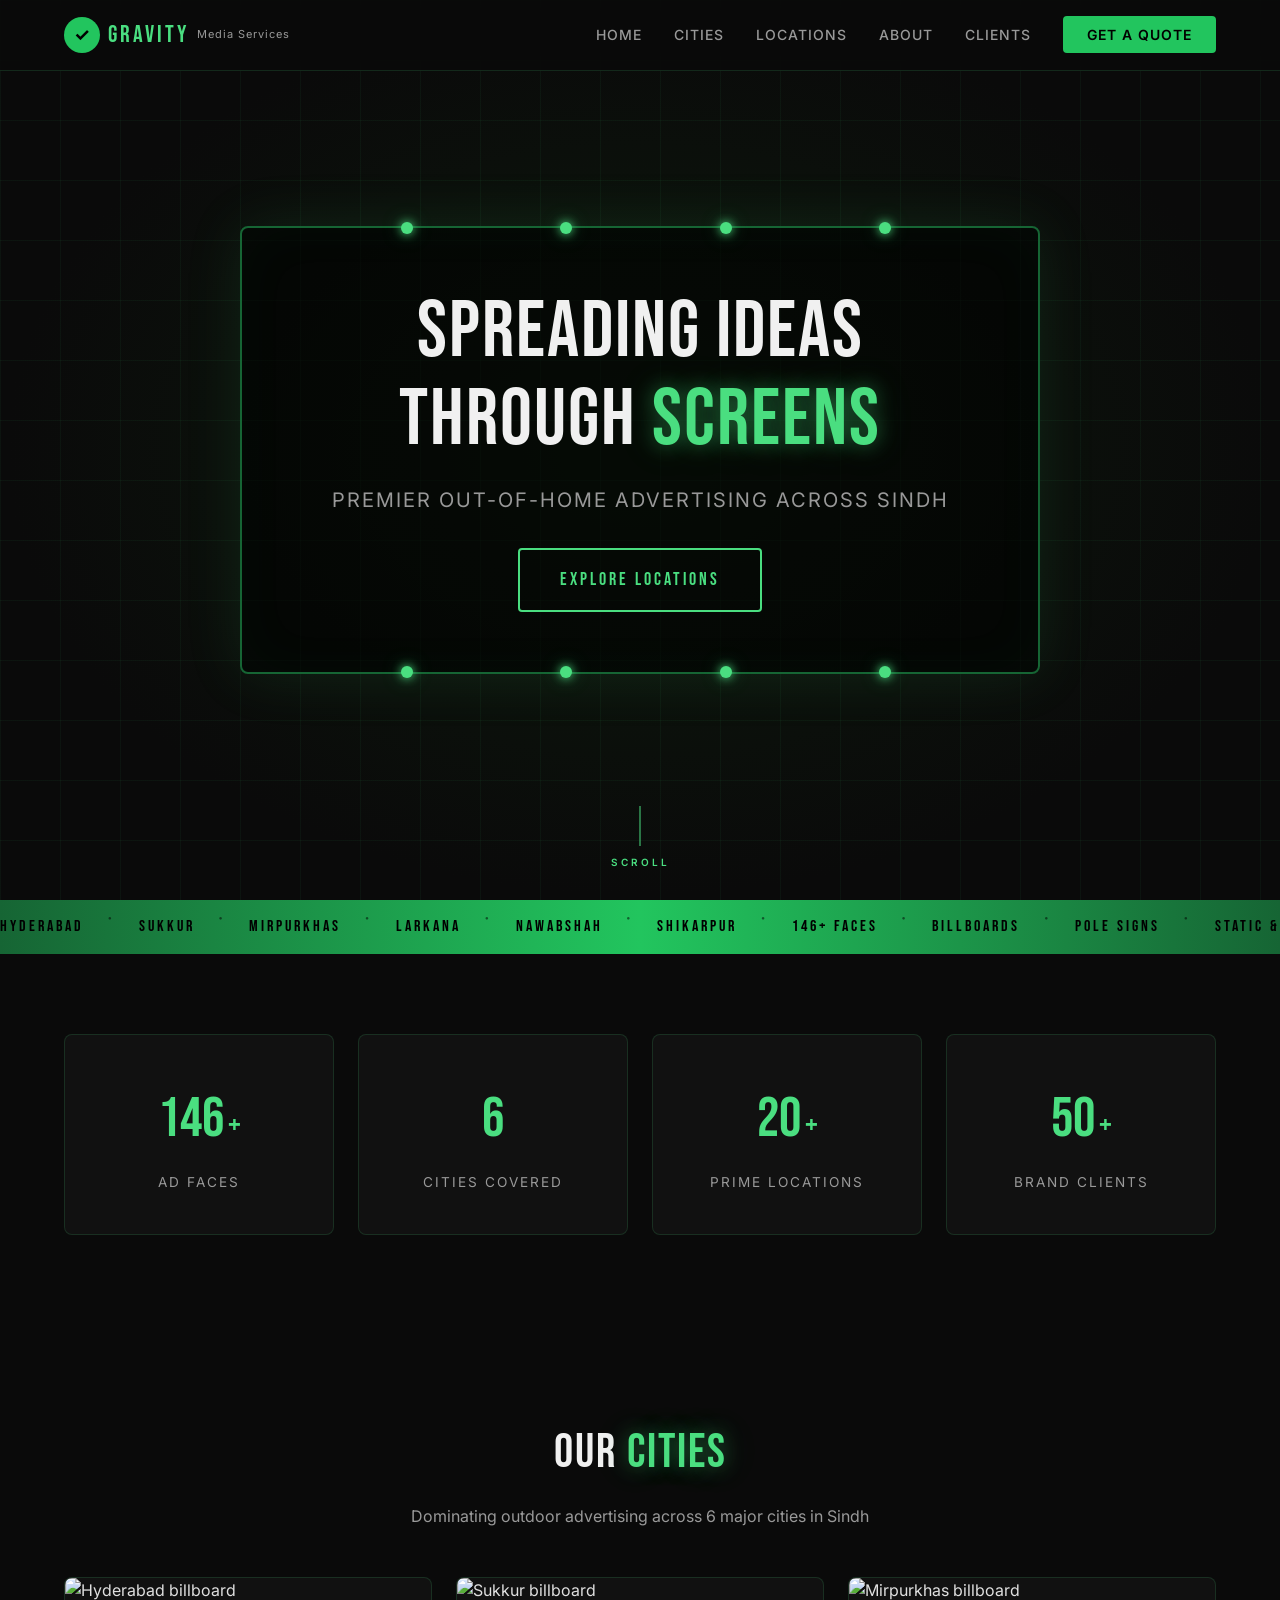
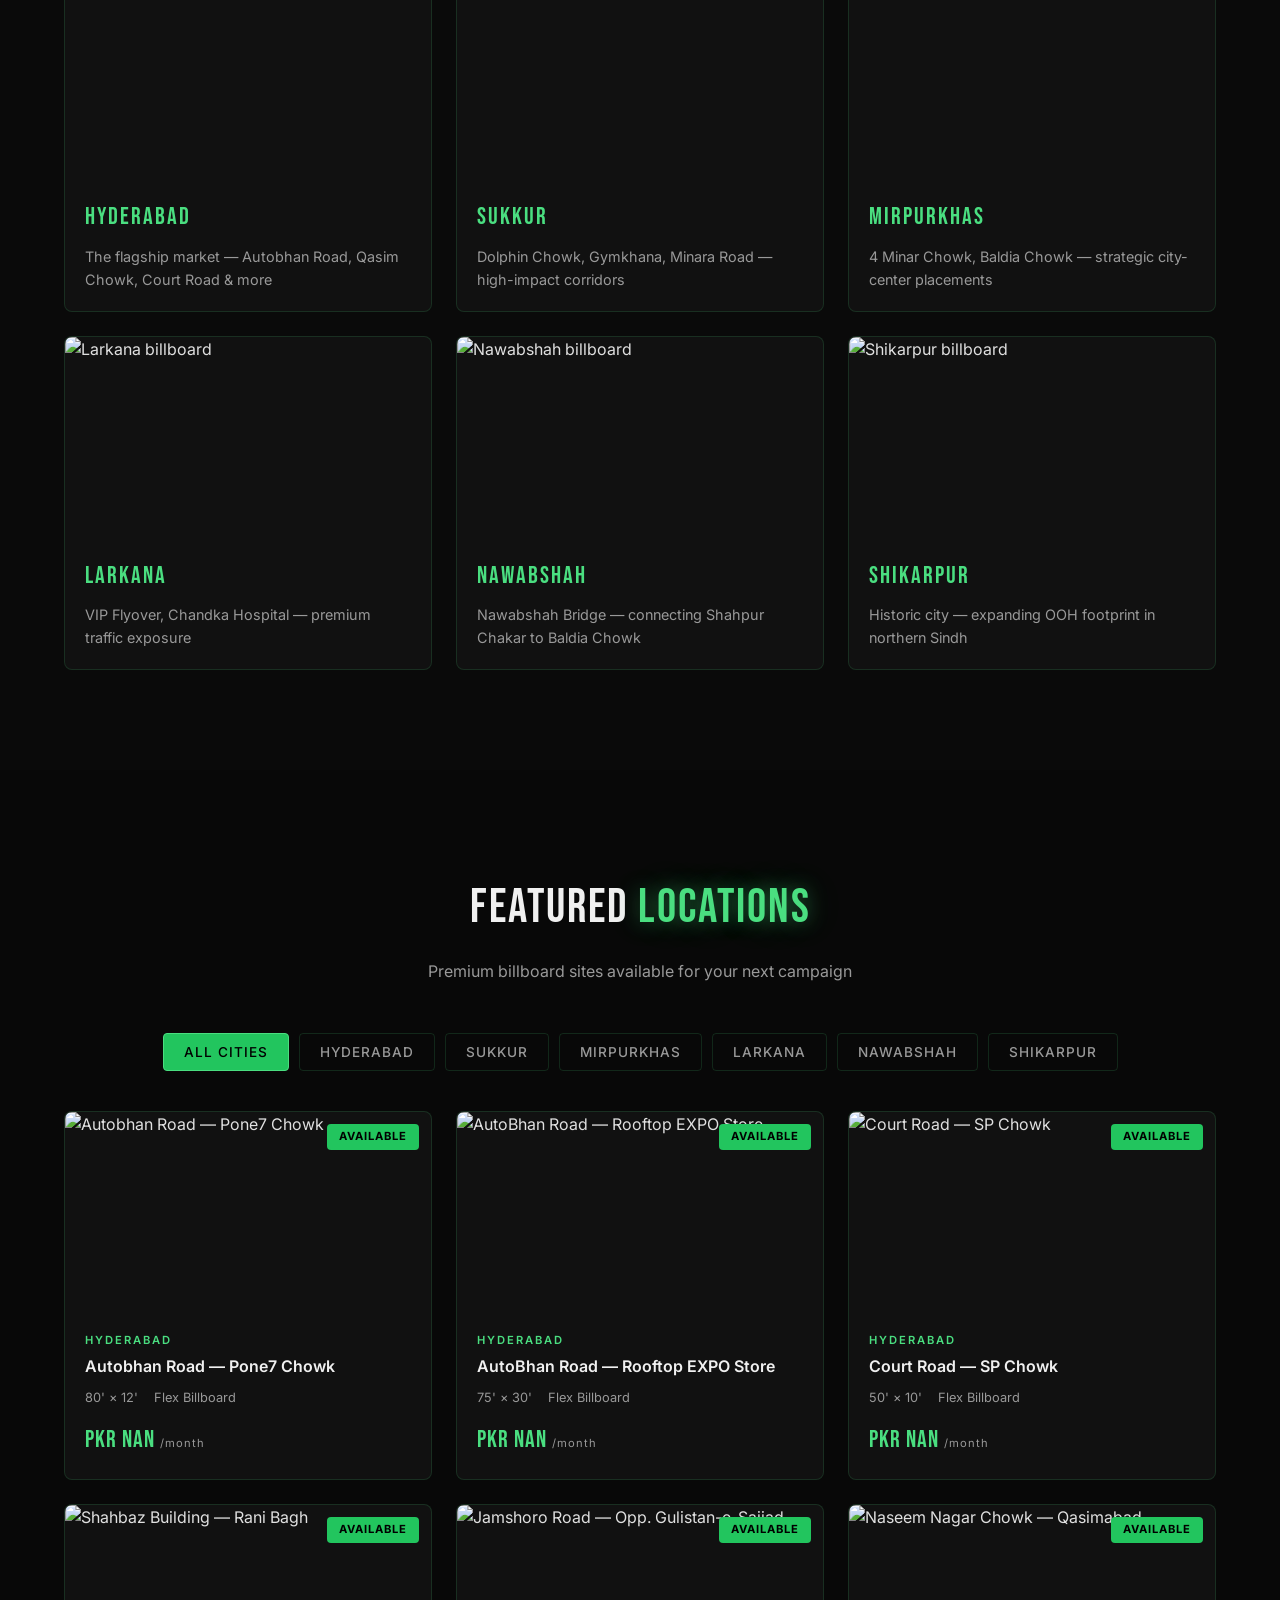
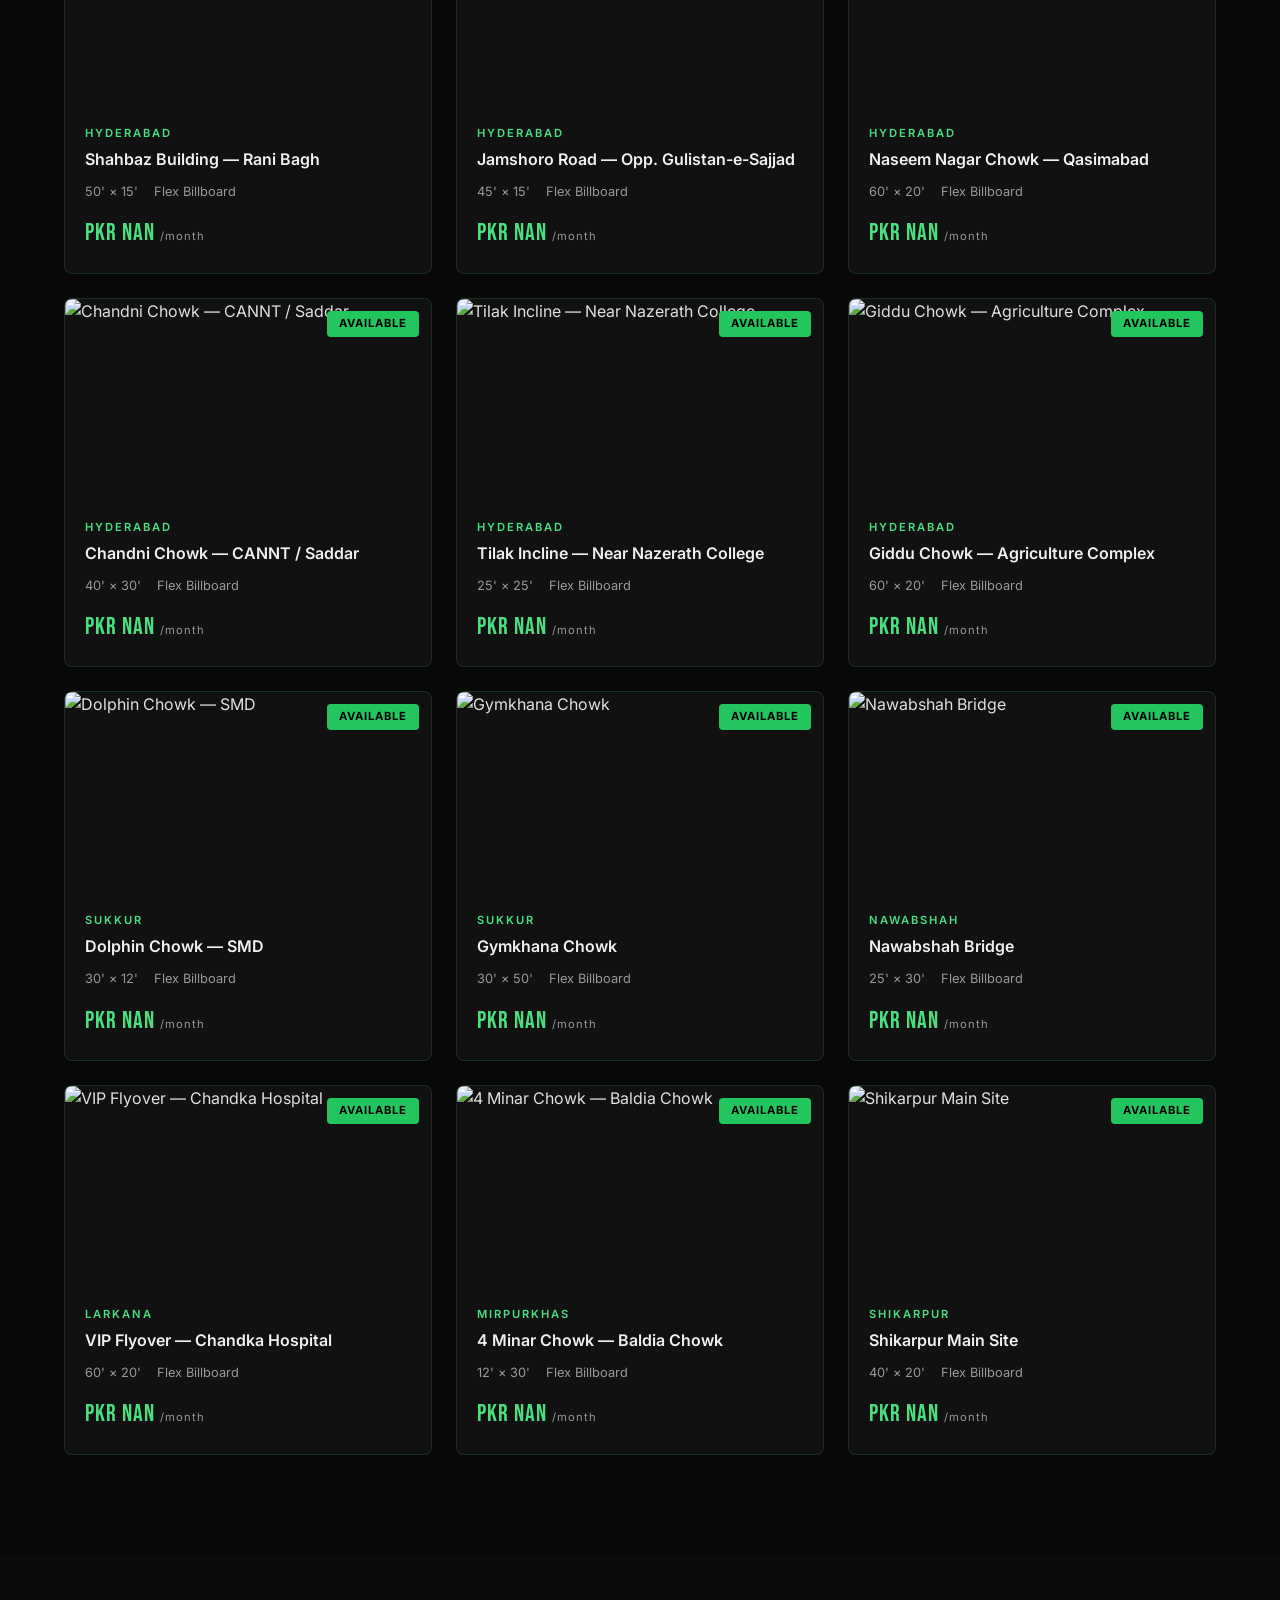
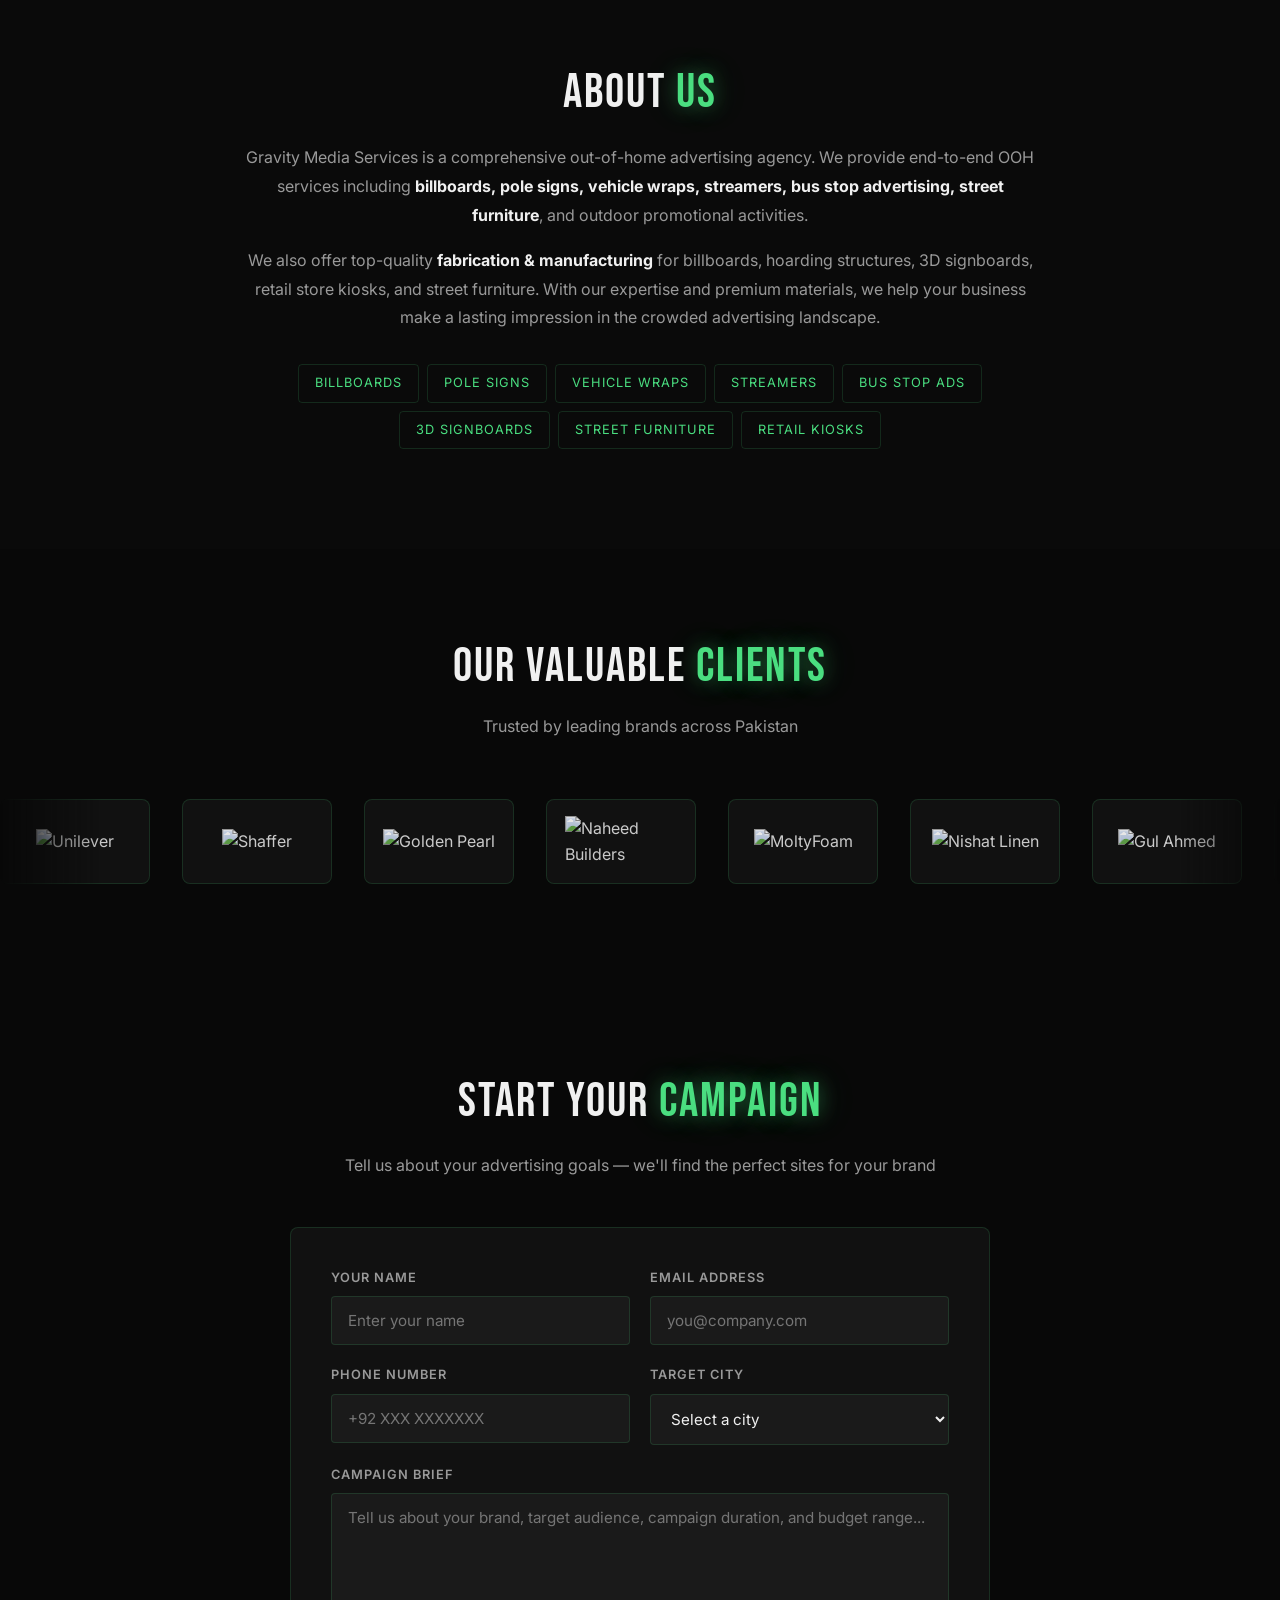
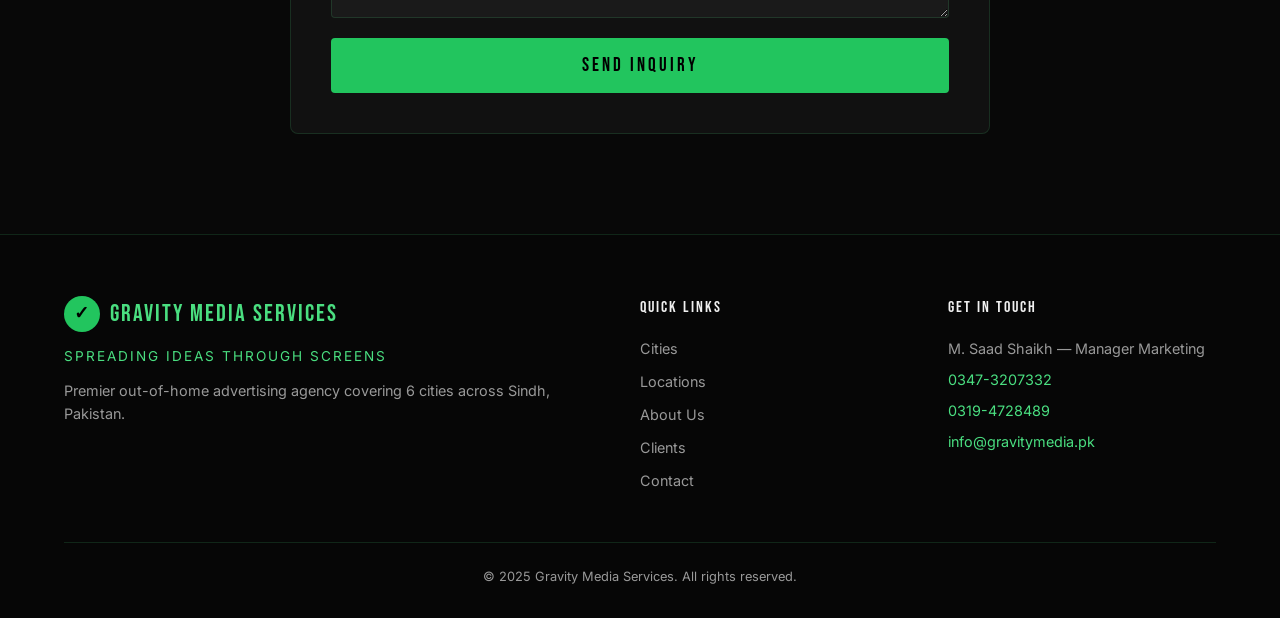
==== index.html @ 6264c8d0 "Add files via upload" ====
<!DOCTYPE html>
<html lang="en">
<head>
    <meta charset="UTF-8">
    <meta name="viewport" content="width=device-width, initial-scale=1.0">
    <title>Gravity Media Services | OOH Advertising Across Sindh</title>
    <meta name="description" content="Gravity Media Services — Spreading Ideas Through Screens. Premier out-of-home advertising across 6 cities in Sindh with 146+ billboard faces.">
    <link rel="preconnect" href="https://fonts.googleapis.com">
    <link rel="preconnect" href="https://fonts.gstatic.com" crossorigin>
    <link href="https://fonts.googleapis.com/css2?family=Bebas+Neue&family=Inter:wght@300;400;500;600;700&display=swap" rel="stylesheet">
    <link rel="stylesheet" href="styles.css">
</head>
<body>

<!-- NAV -->
<nav class="navbar" id="navbar">
    <div class="nav-container">
        <a href="#" class="nav-logo">
            <span class="logo-icon">&#10003;</span>
            <span class="logo-text">Gravity</span>
            <span class="logo-sub">Media Services</span>
        </a>
        <ul class="nav-links" id="navLinks">
            <li><a href="#hero">Home</a></li>
            <li><a href="#cities">Cities</a></li>
            <li><a href="#locations">Locations</a></li>
            <li><a href="#about">About</a></li>
            <li><a href="#clients">Clients</a></li>
            <li><a href="#contact" class="nav-cta">Get a Quote</a></li>
        </ul>
        <button class="hamburger" id="hamburger" aria-label="Menu">
            <span></span><span></span><span></span>
        </button>
    </div>
</nav>

<!-- HERO -->
<section class="hero" id="hero">
    <div class="hero-grid"></div>
    <div class="billboard-frame">
        <div class="billboard-light bl-1"></div>
        <div class="billboard-light bl-2"></div>
        <div class="billboard-light bl-3"></div>
        <div class="billboard-light bl-4"></div>
        <div class="billboard-light bl-5"></div>
        <div class="billboard-light bl-6"></div>
        <div class="billboard-light bl-7"></div>
        <div class="billboard-light bl-8"></div>
        <div class="billboard-inner">
            <h1 class="hero-title reveal-text">SPREADING IDEAS<br>THROUGH <span class="text-glow">SCREENS</span></h1>
            <p class="hero-sub">Premier Out-of-Home Advertising Across Sindh</p>
            <a href="#locations" class="hero-btn">Explore Locations</a>
        </div>
    </div>
    <div class="scroll-indicator">
        <div class="scroll-line"></div>
        <span>SCROLL</span>
    </div>
</section>

<!-- TICKER -->
<div class="ticker-bar">
    <div class="ticker-track">
        <span>HYDERABAD</span><span class="ticker-dot">&#9679;</span>
        <span>SUKKUR</span><span class="ticker-dot">&#9679;</span>
        <span>MIRPURKHAS</span><span class="ticker-dot">&#9679;</span>
        <span>LARKANA</span><span class="ticker-dot">&#9679;</span>
        <span>NAWABSHAH</span><span class="ticker-dot">&#9679;</span>
        <span>SHIKARPUR</span><span class="ticker-dot">&#9679;</span>
        <span>146+ FACES</span><span class="ticker-dot">&#9679;</span>
        <span>BILLBOARDS</span><span class="ticker-dot">&#9679;</span>
        <span>POLE SIGNS</span><span class="ticker-dot">&#9679;</span>
        <span>STATIC &amp; DIGITAL</span><span class="ticker-dot">&#9679;</span>
        <span>HYDERABAD</span><span class="ticker-dot">&#9679;</span>
        <span>SUKKUR</span><span class="ticker-dot">&#9679;</span>
        <span>MIRPURKHAS</span><span class="ticker-dot">&#9679;</span>
        <span>LARKANA</span><span class="ticker-dot">&#9679;</span>
        <span>NAWABSHAH</span><span class="ticker-dot">&#9679;</span>
        <span>SHIKARPUR</span><span class="ticker-dot">&#9679;</span>
        <span>146+ FACES</span><span class="ticker-dot">&#9679;</span>
        <span>BILLBOARDS</span><span class="ticker-dot">&#9679;</span>
        <span>POLE SIGNS</span><span class="ticker-dot">&#9679;</span>
        <span>STATIC &amp; DIGITAL</span><span class="ticker-dot">&#9679;</span>
    </div>
</div>

<!-- STATS -->
<section class="stats-section" id="stats">
    <div class="container">
        <div class="stats-grid">
            <div class="stat-card">
                <div class="stat-number" data-target="146">0</div>
                <div class="stat-suffix">+</div>
                <div class="stat-label">Ad Faces</div>
            </div>
            <div class="stat-card">
                <div class="stat-number" data-target="6">0</div>
                <div class="stat-suffix"></div>
                <div class="stat-label">Cities Covered</div>
            </div>
            <div class="stat-card">
                <div class="stat-number" data-target="20">0</div>
                <div class="stat-suffix">+</div>
                <div class="stat-label">Prime Locations</div>
            </div>
            <div class="stat-card">
                <div class="stat-number" data-target="50">0</div>
                <div class="stat-suffix">+</div>
                <div class="stat-label">Brand Clients</div>
            </div>
        </div>
    </div>
</section>

<!-- CITIES -->
<section class="cities-section" id="cities">
    <div class="container">
        <h2 class="section-title">OUR <span class="text-glow">CITIES</span></h2>
        <p class="section-sub">Dominating outdoor advertising across 6 major cities in Sindh</p>
        <div class="cities-grid">
            <div class="city-card" data-city="hyderabad">
                <div class="city-img-wrap">
                    <img src="images/hyd-autobhan-road.jpg" alt="Hyderabad billboard" loading="lazy">
                    <div class="city-overlay">
                        <span class="city-count">10+ Sites</span>
                    </div>
                </div>
                <h3>Hyderabad</h3>
                <p>The flagship market — Autobhan Road, Qasim Chowk, Court Road & more</p>
            </div>
            <div class="city-card" data-city="sukkur">
                <div class="city-img-wrap">
                    <img src="images/sukkur-dolphin.jpg" alt="Sukkur billboard" loading="lazy">
                    <div class="city-overlay">
                        <span class="city-count">4+ Sites</span>
                    </div>
                </div>
                <h3>Sukkur</h3>
                <p>Dolphin Chowk, Gymkhana, Minara Road — high-impact corridors</p>
            </div>
            <div class="city-card" data-city="mirpurkhas">
                <div class="city-img-wrap">
                    <img src="images/mirpurkhas-4minar.jpg" alt="Mirpurkhas billboard" loading="lazy">
                    <div class="city-overlay">
                        <span class="city-count">2+ Sites</span>
                    </div>
                </div>
                <h3>Mirpurkhas</h3>
                <p>4 Minar Chowk, Baldia Chowk — strategic city-center placements</p>
            </div>
            <div class="city-card" data-city="larkana">
                <div class="city-img-wrap">
                    <img src="images/larkana-vip.jpg" alt="Larkana billboard" loading="lazy">
                    <div class="city-overlay">
                        <span class="city-count">1+ Sites</span>
                    </div>
                </div>
                <h3>Larkana</h3>
                <p>VIP Flyover, Chandka Hospital — premium traffic exposure</p>
            </div>
            <div class="city-card" data-city="nawabshah">
                <div class="city-img-wrap">
                    <img src="images/nawabshah-bridge.jpg" alt="Nawabshah billboard" loading="lazy">
                    <div class="city-overlay">
                        <span class="city-count">1+ Sites</span>
                    </div>
                </div>
                <h3>Nawabshah</h3>
                <p>Nawabshah Bridge — connecting Shahpur Chakar to Baldia Chowk</p>
            </div>
            <div class="city-card" data-city="shikarpur">
                <div class="city-img-wrap">
                    <img src="images/shikarpur.jpg" alt="Shikarpur billboard" loading="lazy">
                    <div class="city-overlay">
                        <span class="city-count">1+ Sites</span>
                    </div>
                </div>
                <h3>Shikarpur</h3>
                <p>Historic city — expanding OOH footprint in northern Sindh</p>
            </div>
        </div>
    </div>
</section>

<!-- LOCATIONS -->
<section class="locations-section" id="locations">
    <div class="container">
        <h2 class="section-title">FEATURED <span class="text-glow">LOCATIONS</span></h2>
        <p class="section-sub">Premium billboard sites available for your next campaign</p>

        <div class="filter-bar">
            <button class="filter-btn active" data-filter="all">All Cities</button>
            <button class="filter-btn" data-filter="hyderabad">Hyderabad</button>
            <button class="filter-btn" data-filter="sukkur">Sukkur</button>
            <button class="filter-btn" data-filter="mirpurkhas">Mirpurkhas</button>
            <button class="filter-btn" data-filter="larkana">Larkana</button>
            <button class="filter-btn" data-filter="nawabshah">Nawabshah</button>
            <button class="filter-btn" data-filter="shikarpur">Shikarpur</button>
        </div>

        <div class="locations-grid" id="locationsGrid">
            <!-- Locations inserted by JS -->
        </div>
    </div>
</section>

<!-- ABOUT -->
<section class="about-section" id="about">
    <div class="container">
        <div class="about-content">
            <h2 class="section-title">ABOUT <span class="text-glow">US</span></h2>
            <div class="about-text-blocks">
                <p>Gravity Media Services is a comprehensive out-of-home advertising agency. We provide end-to-end OOH services including <strong>billboards, pole signs, vehicle wraps, streamers, bus stop advertising, street furniture</strong>, and outdoor promotional activities.</p>
                <p>We also offer top-quality <strong>fabrication &amp; manufacturing</strong> for billboards, hoarding structures, 3D signboards, retail store kiosks, and street furniture. With our expertise and premium materials, we help your business make a lasting impression in the crowded advertising landscape.</p>
            </div>
            <div class="services-list">
                <span>Billboards</span>
                <span>Pole Signs</span>
                <span>Vehicle Wraps</span>
                <span>Streamers</span>
                <span>Bus Stop Ads</span>
                <span>3D Signboards</span>
                <span>Street Furniture</span>
                <span>Retail Kiosks</span>
            </div>
        </div>
    </div>
</section>

<!-- CLIENTS -->
<section class="clients-section" id="clients">
    <div class="container">
        <h2 class="section-title">OUR VALUABLE <span class="text-glow">CLIENTS</span></h2>
        <p class="section-sub">Trusted by leading brands across Pakistan</p>
    </div>
    <div class="client-ticker">
        <div class="client-ticker-track">
            <div class="client-ticker-item"><img src="images/clients/unilever.png" alt="Unilever"></div>
            <div class="client-ticker-item"><img src="images/clients/shaffer.png" alt="Shaffer"></div>
            <div class="client-ticker-item"><img src="images/clients/golden_pearl.png" alt="Golden Pearl"></div>
            <div class="client-ticker-item"><img src="images/clients/naheed.png" alt="Naheed Builders"></div>
            <div class="client-ticker-item"><img src="images/clients/moltyfoam.png" alt="MoltyFoam"></div>
            <div class="client-ticker-item"><img src="images/clients/nishat_linen.png" alt="Nishat Linen"></div>
            <div class="client-ticker-item"><img src="images/clients/gul_ahmed.png" alt="Gul Ahmed"></div>
            <div class="client-ticker-item"><img src="images/clients/interwood.png" alt="Interwood"></div>
            <div class="client-ticker-item"><img src="images/clients/meclay_london.png" alt="Meclay London"></div>
            <div class="client-ticker-item"><img src="images/clients/kala_kola.png" alt="Kala Kola"></div>
            <div class="client-ticker-item"><img src="images/clients/pak_interiors.png" alt="Pakistan Interiors"></div>
            <div class="client-ticker-item"><img src="images/clients/ecs.png" alt="ECS"></div>
            <div class="client-ticker-item"><img src="images/clients/power_plus.png" alt="Power Plus"></div>
            <div class="client-ticker-item"><img src="images/clients/ziewnic.png" alt="Ziewnic Solar"></div>
            <div class="client-ticker-item"><img src="images/clients/servis_tyres.png" alt="Servis Tyres"></div>
            <div class="client-ticker-item"><img src="images/clients/ufone.png" alt="Ufone"></div>
            <div class="client-ticker-item"><img src="images/clients/candyland.png" alt="CandyLand"></div>
            <div class="client-ticker-item"><img src="images/clients/jazzcash.png" alt="JazzCash"></div>
            <div class="client-ticker-item"><img src="images/clients/mcdonalds.png" alt="McDonald's"></div>
            <div class="client-ticker-item"><img src="images/clients/rios.png" alt="RIOS"></div>
            <!-- Duplicate for seamless loop -->
            <div class="client-ticker-item"><img src="images/clients/unilever.png" alt="Unilever"></div>
            <div class="client-ticker-item"><img src="images/clients/shaffer.png" alt="Shaffer"></div>
            <div class="client-ticker-item"><img src="images/clients/golden_pearl.png" alt="Golden Pearl"></div>
            <div class="client-ticker-item"><img src="images/clients/naheed.png" alt="Naheed Builders"></div>
            <div class="client-ticker-item"><img src="images/clients/moltyfoam.png" alt="MoltyFoam"></div>
            <div class="client-ticker-item"><img src="images/clients/nishat_linen.png" alt="Nishat Linen"></div>
            <div class="client-ticker-item"><img src="images/clients/gul_ahmed.png" alt="Gul Ahmed"></div>
            <div class="client-ticker-item"><img src="images/clients/interwood.png" alt="Interwood"></div>
            <div class="client-ticker-item"><img src="images/clients/meclay_london.png" alt="Meclay London"></div>
            <div class="client-ticker-item"><img src="images/clients/kala_kola.png" alt="Kala Kola"></div>
            <div class="client-ticker-item"><img src="images/clients/pak_interiors.png" alt="Pakistan Interiors"></div>
            <div class="client-ticker-item"><img src="images/clients/ecs.png" alt="ECS"></div>
            <div class="client-ticker-item"><img src="images/clients/power_plus.png" alt="Power Plus"></div>
            <div class="client-ticker-item"><img src="images/clients/ziewnic.png" alt="Ziewnic Solar"></div>
            <div class="client-ticker-item"><img src="images/clients/servis_tyres.png" alt="Servis Tyres"></div>
            <div class="client-ticker-item"><img src="images/clients/ufone.png" alt="Ufone"></div>
            <div class="client-ticker-item"><img src="images/clients/candyland.png" alt="CandyLand"></div>
            <div class="client-ticker-item"><img src="images/clients/jazzcash.png" alt="JazzCash"></div>
            <div class="client-ticker-item"><img src="images/clients/mcdonalds.png" alt="McDonald's"></div>
            <div class="client-ticker-item"><img src="images/clients/rios.png" alt="RIOS"></div>
        </div>
    </div>
</section>

<!-- CONTACT -->
<section class="contact-section" id="contact">
    <div class="container">
        <h2 class="section-title">START YOUR <span class="text-glow">CAMPAIGN</span></h2>
        <p class="section-sub">Tell us about your advertising goals — we'll find the perfect sites for your brand</p>
        <form class="contact-form" id="contactForm">
            <div class="form-row">
                <div class="form-group">
                    <label for="name">Your Name</label>
                    <input type="text" id="name" name="name" required placeholder="Enter your name">
                </div>
                <div class="form-group">
                    <label for="email">Email Address</label>
                    <input type="email" id="email" name="email" required placeholder="you@company.com">
                </div>
            </div>
            <div class="form-row">
                <div class="form-group">
                    <label for="phone">Phone Number</label>
                    <input type="tel" id="phone" name="phone" placeholder="+92 XXX XXXXXXX">
                </div>
                <div class="form-group">
                    <label for="city-select">Target City</label>
                    <select id="city-select" name="city">
                        <option value="">Select a city</option>
                        <option value="hyderabad">Hyderabad</option>
                        <option value="sukkur">Sukkur</option>
                        <option value="mirpurkhas">Mirpurkhas</option>
                        <option value="larkana">Larkana</option>
                        <option value="nawabshah">Nawabshah</option>
                        <option value="shikarpur">Shikarpur</option>
                        <option value="multiple">Multiple Cities</option>
                    </select>
                </div>
            </div>
            <div class="form-group full-width">
                <label for="brief">Campaign Brief</label>
                <textarea id="brief" name="brief" rows="5" placeholder="Tell us about your brand, target audience, campaign duration, and budget range..."></textarea>
            </div>
            <button type="submit" class="submit-btn">Send Inquiry</button>
            <div class="form-success" id="formSuccess">
                <div class="success-icon">&#10003;</div>
                <h3>Thank You!</h3>
                <p>Your inquiry has been received. Our team will get back to you within 24 hours.</p>
            </div>
        </form>
    </div>
</section>

<!-- FOOTER -->
<footer class="footer">
    <div class="container">
        <div class="footer-grid">
            <div class="footer-brand">
                <div class="footer-logo">
                    <span class="logo-icon">&#10003;</span>
                    <span>Gravity Media Services</span>
                </div>
                <p class="footer-tagline">Spreading Ideas Through Screens</p>
                <p class="footer-desc">Premier out-of-home advertising agency covering 6 cities across Sindh, Pakistan.</p>
            </div>
            <div class="footer-links">
                <h4>Quick Links</h4>
                <a href="#cities">Cities</a>
                <a href="#locations">Locations</a>
                <a href="#about">About Us</a>
                <a href="#clients">Clients</a>
                <a href="#contact">Contact</a>
            </div>
            <div class="footer-contact">
                <h4>Get In Touch</h4>
                <p>M. Saad Shaikh — Manager Marketing</p>
                <p><a href="tel:03473207332">0347-3207332</a></p>
                <p><a href="tel:03194728489">0319-4728489</a></p>
                <p><a href="mailto:info@gravitymedia.pk">info@gravitymedia.pk</a></p>
            </div>
        </div>
        <div class="footer-bottom">
            <p>&copy; 2025 Gravity Media Services. All rights reserved.</p>
        </div>
    </div>
</footer>

<script src="script.js"></script>
</body>
</html>
---- styles.css ----
/* === RESET & BASE === */
*, *::before, *::after { margin: 0; padding: 0; box-sizing: border-box; }
html { scroll-behavior: smooth; }
body {
    font-family: 'Inter', sans-serif;
    background: #0a0a0a;
    color: #e0e0e0;
    overflow-x: hidden;
    line-height: 1.6;
}
h1, h2, h3, h4, h5, h6 { font-family: 'Bebas Neue', cursive; font-weight: 400; letter-spacing: 2px; }
img { max-width: 100%; display: block; }
a { text-decoration: none; color: inherit; }
.container { max-width: 1200px; margin: 0 auto; padding: 0 24px; }

/* === CSS VARIABLES === */
:root {
    --green: #4ade80;
    --green-bright: #22c55e;
    --green-dark: #166534;
    --green-glow: rgba(74, 222, 128, 0.4);
    --bg-dark: #0a0a0a;
    --bg-card: #111111;
    --bg-card-hover: #1a1a1a;
    --border: rgba(74, 222, 128, 0.15);
    --text-primary: #f0f0f0;
    --text-secondary: #999;
}

/* === NAVBAR === */
.navbar {
    position: fixed; top: 0; left: 0; right: 0; z-index: 1000;
    background: rgba(10, 10, 10, 0.85);
    backdrop-filter: blur(20px);
    border-bottom: 1px solid var(--border);
    transition: all 0.3s ease;
}
.navbar.scrolled { background: rgba(10, 10, 10, 0.95); }
.nav-container {
    max-width: 1200px; margin: 0 auto; padding: 0 24px;
    display: flex; align-items: center; justify-content: space-between;
    height: 70px;
}
.nav-logo { display: flex; align-items: center; gap: 8px; }
.logo-icon {
    width: 36px; height: 36px; border-radius: 50%;
    background: var(--green-bright); color: #000;
    display: flex; align-items: center; justify-content: center;
    font-weight: 700; font-size: 18px;
}
.logo-text { font-family: 'Bebas Neue', cursive; font-size: 24px; color: var(--green); letter-spacing: 3px; }
.logo-sub { font-size: 11px; color: var(--text-secondary); letter-spacing: 1px; display: none; }
@media(min-width:600px) { .logo-sub { display: inline; } }
.nav-links {
    display: flex; align-items: center; gap: 32px; list-style: none;
}
.nav-links a {
    font-size: 14px; font-weight: 500; letter-spacing: 1px; text-transform: uppercase;
    color: var(--text-secondary); transition: color 0.3s;
}
.nav-links a:hover { color: var(--green); }
.nav-cta {
    background: var(--green-bright) !important; color: #000 !important;
    padding: 10px 24px !important; border-radius: 4px;
    font-weight: 600 !important; transition: all 0.3s !important;
}
.nav-cta:hover { background: var(--green) !important; box-shadow: 0 0 20px var(--green-glow); }
.hamburger {
    display: none; flex-direction: column; gap: 5px; background: none;
    border: none; cursor: pointer; padding: 8px;
}
.hamburger span {
    display: block; width: 24px; height: 2px; background: var(--green);
    transition: all 0.3s;
}
.hamburger.active span:nth-child(1) { transform: rotate(45deg) translate(5px, 5px); }
.hamburger.active span:nth-child(2) { opacity: 0; }
.hamburger.active span:nth-child(3) { transform: rotate(-45deg) translate(5px, -5px); }

@media (max-width: 768px) {
    .hamburger { display: flex; }
    .nav-links {
        position: fixed; top: 70px; left: 0; right: 0;
        background: rgba(10, 10, 10, 0.98); backdrop-filter: blur(20px);
        flex-direction: column; padding: 40px 24px; gap: 24px;
        transform: translateY(-120%); transition: transform 0.4s ease;
        border-bottom: 1px solid var(--border);
    }
    .nav-links.open { transform: translateY(0); }
}

/* === HERO === */
.hero {
    position: relative; min-height: 100vh; display: flex;
    align-items: center; justify-content: center; overflow: hidden;
    background: radial-gradient(ellipse at center, #0d1a0d 0%, #0a0a0a 70%);
}
.hero-grid {
    position: absolute; inset: 0;
    background-image:
        linear-gradient(rgba(74, 222, 128, 0.05) 1px, transparent 1px),
        linear-gradient(90deg, rgba(74, 222, 128, 0.05) 1px, transparent 1px);
    background-size: 60px 60px;
    animation: gridPulse 4s ease-in-out infinite;
}
@keyframes gridPulse {
    0%, 100% { opacity: 0.5; }
    50% { opacity: 1; }
}
.billboard-frame {
    position: relative; padding: 60px 40px; border: 2px solid var(--green-dark);
    border-radius: 8px; max-width: 800px; width: 90%;
    background: rgba(0, 0, 0, 0.6);
    box-shadow: 0 0 60px rgba(74, 222, 128, 0.1), inset 0 0 60px rgba(74, 222, 128, 0.03);
}
.billboard-light {
    position: absolute; width: 12px; height: 12px; border-radius: 50%;
    background: var(--green); box-shadow: 0 0 10px var(--green), 0 0 20px var(--green-glow);
    animation: flicker 2s ease-in-out infinite;
}
.bl-1 { top: -6px; left: 20%; animation-delay: 0s; }
.bl-2 { top: -6px; left: 40%; animation-delay: 0.3s; }
.bl-3 { top: -6px; left: 60%; animation-delay: 0.7s; }
.bl-4 { top: -6px; left: 80%; animation-delay: 1.1s; }
.bl-5 { bottom: -6px; left: 20%; animation-delay: 0.5s; }
.bl-6 { bottom: -6px; left: 40%; animation-delay: 0.9s; }
.bl-7 { bottom: -6px; left: 60%; animation-delay: 1.3s; }
.bl-8 { bottom: -6px; left: 80%; animation-delay: 0.2s; }
@keyframes flicker {
    0%, 100% { opacity: 1; transform: scale(1); }
    25% { opacity: 0.4; transform: scale(0.8); }
    50% { opacity: 1; transform: scale(1.1); }
    75% { opacity: 0.6; transform: scale(0.9); }
}
.billboard-inner { text-align: center; }
.hero-title {
    font-size: clamp(2.5rem, 7vw, 5rem); line-height: 1.1;
    color: var(--text-primary); margin-bottom: 20px;
    opacity: 0; transform: translateY(40px);
    animation: revealUp 1s ease forwards 0.5s;
}
.text-glow {
    color: var(--green);
    text-shadow: 0 0 20px var(--green-glow), 0 0 40px rgba(74, 222, 128, 0.2);
}
.hero-sub {
    font-size: clamp(1rem, 2vw, 1.25rem); color: var(--text-secondary);
    margin-bottom: 32px; letter-spacing: 2px; text-transform: uppercase;
    opacity: 0; animation: revealUp 1s ease forwards 0.8s;
}
.hero-btn {
    display: inline-block; padding: 16px 40px; border: 2px solid var(--green);
    color: var(--green); font-family: 'Bebas Neue', cursive; font-size: 1.1rem;
    letter-spacing: 3px; transition: all 0.3s; border-radius: 4px;
    opacity: 0; animation: revealUp 1s ease forwards 1.1s;
}
.hero-btn:hover {
    background: var(--green); color: #000;
    box-shadow: 0 0 30px var(--green-glow);
}
@keyframes revealUp {
    to { opacity: 1; transform: translateY(0); }
}
.scroll-indicator {
    position: absolute; bottom: 30px; left: 50%; transform: translateX(-50%);
    display: flex; flex-direction: column; align-items: center; gap: 8px;
}
.scroll-indicator span {
    font-size: 10px; letter-spacing: 3px; color: var(--green); font-weight: 600;
}
.scroll-line {
    width: 1px; height: 40px; background: var(--green);
    animation: scrollPulse 2s ease-in-out infinite;
}
@keyframes scrollPulse {
    0% { transform: scaleY(0); transform-origin: top; }
    50% { transform: scaleY(1); transform-origin: top; }
    51% { transform: scaleY(1); transform-origin: bottom; }
    100% { transform: scaleY(0); transform-origin: bottom; }
}

/* === TICKER === */
.ticker-bar {
    background: linear-gradient(90deg, var(--green-dark), var(--green-bright), var(--green-dark));
    padding: 14px 0; overflow: hidden; position: relative;
}
.ticker-track {
    display: flex; gap: 24px; white-space: nowrap;
    animation: tickerScroll 30s linear infinite;
    font-family: 'Bebas Neue', cursive; font-size: 1rem;
    letter-spacing: 3px; color: #000;
}
.ticker-dot { font-size: 6px; opacity: 0.5; }
@keyframes tickerScroll {
    0% { transform: translateX(0); }
    100% { transform: translateX(-50%); }
}

/* === STATS === */
.stats-section { padding: 80px 0; }
.stats-grid {
    display: grid; grid-template-columns: repeat(4, 1fr); gap: 24px;
}
.stat-card {
    text-align: center; padding: 40px 20px;
    border: 1px solid var(--border); border-radius: 8px;
    background: var(--bg-card); transition: all 0.3s;
    position: relative; overflow: hidden;
}
.stat-card::before {
    content: ''; position: absolute; top: 0; left: 0; right: 0; height: 2px;
    background: linear-gradient(90deg, transparent, var(--green), transparent);
    opacity: 0; transition: opacity 0.3s;
}
.stat-card:hover::before { opacity: 1; }
.stat-card:hover { border-color: var(--green); transform: translateY(-4px); }
.stat-number {
    font-family: 'Bebas Neue', cursive; font-size: 3.5rem;
    color: var(--green); display: inline;
}
.stat-suffix {
    font-family: 'Bebas Neue', cursive; font-size: 2rem;
    color: var(--green); display: inline;
}
.stat-label {
    font-size: 0.85rem; color: var(--text-secondary); text-transform: uppercase;
    letter-spacing: 2px; margin-top: 8px;
}
@media (max-width: 768px) {
    .stats-grid { grid-template-columns: repeat(2, 1fr); }
}
@media (max-width: 480px) {
    .stats-grid { grid-template-columns: 1fr 1fr; gap: 12px; }
    .stat-card { padding: 24px 12px; }
    .stat-number { font-size: 2.5rem; }
}

/* === SECTION TITLES === */
.section-title {
    font-size: clamp(2rem, 4vw, 3rem); text-align: center;
    margin-bottom: 12px; color: var(--text-primary);
}
.section-sub {
    text-align: center; color: var(--text-secondary);
    max-width: 600px; margin: 0 auto 48px; font-size: 1rem;
}

/* === CITIES === */
.cities-section { padding: 100px 0; }
.cities-grid {
    display: grid; grid-template-columns: repeat(3, 1fr); gap: 24px;
}
.city-card {
    border: 1px solid var(--border); border-radius: 8px;
    overflow: hidden; background: var(--bg-card);
    transition: all 0.4s ease; cursor: pointer;
}
.city-card:hover {
    transform: translateY(-8px); border-color: var(--green);
    box-shadow: 0 20px 40px rgba(0,0,0,0.4), 0 0 30px var(--green-glow);
}
.city-img-wrap {
    position: relative; height: 200px; overflow: hidden;
}
.city-img-wrap img {
    width: 100%; height: 100%; object-fit: cover;
    transition: transform 0.6s ease;
}
.city-card:hover .city-img-wrap img { transform: scale(1.1); }
.city-overlay {
    position: absolute; inset: 0;
    background: linear-gradient(to top, rgba(0,0,0,0.8), transparent);
    display: flex; align-items: flex-end; padding: 16px;
    opacity: 0; transition: opacity 0.3s;
}
.city-card:hover .city-overlay { opacity: 1; }
.city-count {
    background: var(--green-bright); color: #000; padding: 4px 12px;
    border-radius: 4px; font-weight: 600; font-size: 0.8rem;
    letter-spacing: 1px; text-transform: uppercase;
}
.city-card h3 {
    padding: 20px 20px 8px; font-size: 1.5rem; color: var(--green);
}
.city-card p {
    padding: 0 20px 20px; font-size: 0.9rem; color: var(--text-secondary);
}
@media (max-width: 768px) {
    .cities-grid { grid-template-columns: repeat(2, 1fr); }
}
@media (max-width: 480px) {
    .cities-grid { grid-template-columns: 1fr; }
}

/* === LOCATIONS === */
.locations-section { padding: 100px 0; background: #080808; }
.filter-bar {
    display: flex; flex-wrap: wrap; gap: 10px;
    justify-content: center; margin-bottom: 40px;
}
.filter-btn {
    padding: 10px 20px; border: 1px solid var(--border);
    background: transparent; color: var(--text-secondary);
    font-family: 'Inter', sans-serif; font-size: 0.85rem;
    font-weight: 500; letter-spacing: 1px; text-transform: uppercase;
    border-radius: 4px; cursor: pointer; transition: all 0.3s;
}
.filter-btn:hover, .filter-btn.active {
    background: var(--green-bright); color: #000; border-color: var(--green);
}
.locations-grid {
    display: grid; grid-template-columns: repeat(3, 1fr); gap: 24px;
}
.location-card {
    border: 1px solid var(--border); border-radius: 8px;
    overflow: hidden; background: var(--bg-card);
    transition: all 0.4s ease;
}
.location-card:hover {
    transform: translateY(-4px);
    border-color: rgba(74, 222, 128, 0.4);
    box-shadow: 0 12px 32px rgba(0,0,0,0.4);
}
.location-card.hidden { display: none; }
.loc-img {
    height: 200px; overflow: hidden; position: relative;
}
.loc-img img {
    width: 100%; height: 100%; object-fit: cover;
    transition: transform 0.6s;
}
.location-card:hover .loc-img img { transform: scale(1.05); }
.loc-badge {
    position: absolute; top: 12px; right: 12px;
    padding: 4px 12px; border-radius: 4px;
    font-size: 0.7rem; font-weight: 700; letter-spacing: 1px;
    text-transform: uppercase;
}
.loc-badge.available { background: var(--green-bright); color: #000; }
.loc-badge.booked { background: #ef4444; color: #fff; }
.loc-badge.hold { background: #eab308; color: #000; }
.loc-info { padding: 20px; }
.loc-city {
    font-size: 0.7rem; font-weight: 600; letter-spacing: 2px;
    text-transform: uppercase; color: var(--green); margin-bottom: 6px;
}
.loc-title {
    font-size: 1rem; font-weight: 600; color: var(--text-primary);
    margin-bottom: 12px; line-height: 1.3;
}
.loc-details {
    display: flex; gap: 16px; font-size: 0.8rem; color: var(--text-secondary);
    margin-bottom: 12px;
}
.loc-details span { display: flex; align-items: center; gap: 4px; }
.loc-price {
    font-family: 'Bebas Neue', cursive; font-size: 1.5rem;
    color: var(--green); letter-spacing: 1px;
}
.loc-price small {
    font-family: 'Inter', sans-serif; font-size: 0.7rem;
    color: var(--text-secondary); font-weight: 400;
}
@media (max-width: 768px) {
    .locations-grid { grid-template-columns: repeat(2, 1fr); }
}
@media (max-width: 480px) {
    .locations-grid { grid-template-columns: 1fr; }
}

/* === ABOUT === */
.about-section { padding: 100px 0; }
.about-content { max-width: 800px; margin: 0 auto; }
.about-content .section-title { text-align: center; }
.about-text-blocks { margin-bottom: 32px; }
.about-text-blocks p {
    color: var(--text-secondary); margin-bottom: 16px; line-height: 1.8;
    text-align: center;
}
.about-text-blocks p strong { color: var(--text-primary); }
.services-list {
    display: flex; flex-wrap: wrap; gap: 8px; justify-content: center;
}
.services-list span {
    padding: 8px 16px; border: 1px solid var(--border);
    border-radius: 4px; font-size: 0.8rem; color: var(--green);
    letter-spacing: 1px; text-transform: uppercase;
    transition: all 0.3s;
}
.services-list span:hover {
    background: var(--green-bright); color: #000; border-color: var(--green);
}

/* === CLIENTS === */
.clients-section { padding: 80px 0 60px; background: #080808; }
.clients-section .section-title { margin-bottom: 8px; }
.clients-section .section-sub { margin-bottom: 40px; }
.client-ticker {
    overflow: hidden; position: relative;
    mask-image: linear-gradient(to right, transparent, black 8%, black 92%, transparent);
    -webkit-mask-image: linear-gradient(to right, transparent, black 8%, black 92%, transparent);
    padding: 20px 0;
}
.client-ticker-track {
    display: flex; gap: 32px;
    animation: clientScroll 40s linear infinite;
    width: max-content;
}
.client-ticker:hover .client-ticker-track {
    animation-play-state: paused;
}
.client-ticker-item {
    flex-shrink: 0;
    width: 150px; height: 85px;
    display: flex; align-items: center; justify-content: center;
    padding: 14px 18px;
    border: 1px solid var(--border);
    border-radius: 8px;
    background: var(--bg-card);
    transition: all 0.3s;
}
.client-ticker-item:hover {
    border-color: var(--green);
    box-shadow: 0 0 20px rgba(74, 222, 128, 0.15);
    transform: scale(1.05);
}
.client-ticker-item img {
    max-width: 100%; max-height: 100%;
    object-fit: contain;
    filter: brightness(0.9) grayscale(20%);
    transition: filter 0.3s;
}
.client-ticker-item:hover img {
    filter: brightness(1) grayscale(0%);
}
@keyframes clientScroll {
    0% { transform: translateX(0); }
    100% { transform: translateX(-50%); }
}
@media (max-width: 768px) {
    .client-ticker-item { width: 120px; height: 70px; padding: 10px 14px; }
}

/* === CONTACT === */
.contact-section { padding: 100px 0; background: #080808; }
.contact-form {
    max-width: 700px; margin: 0 auto;
    border: 1px solid var(--border); border-radius: 8px;
    padding: 40px; background: var(--bg-card);
    position: relative;
}
.form-row { display: grid; grid-template-columns: 1fr 1fr; gap: 20px; margin-bottom: 20px; }
.form-group { display: flex; flex-direction: column; }
.form-group.full-width { margin-bottom: 20px; }
.form-group label {
    font-size: 0.8rem; font-weight: 600; letter-spacing: 1px;
    text-transform: uppercase; color: var(--text-secondary);
    margin-bottom: 8px;
}
.form-group input,
.form-group select,
.form-group textarea {
    background: #1a1a1a; border: 1px solid var(--border);
    border-radius: 4px; padding: 14px 16px;
    color: var(--text-primary); font-family: 'Inter', sans-serif;
    font-size: 0.95rem; transition: border-color 0.3s;
    outline: none;
}
.form-group input:focus,
.form-group select:focus,
.form-group textarea:focus {
    border-color: var(--green);
    box-shadow: 0 0 0 2px rgba(74, 222, 128, 0.1);
}
.form-group select { cursor: pointer; }
.form-group textarea { resize: vertical; }
.submit-btn {
    width: 100%; padding: 16px; background: var(--green-bright);
    color: #000; font-family: 'Bebas Neue', cursive; font-size: 1.2rem;
    letter-spacing: 3px; border: none; border-radius: 4px;
    cursor: pointer; transition: all 0.3s;
}
.submit-btn:hover {
    background: var(--green);
    box-shadow: 0 0 30px var(--green-glow);
}
.form-success {
    display: none; position: absolute; inset: 0;
    background: var(--bg-card); border-radius: 8px;
    flex-direction: column; align-items: center; justify-content: center;
    text-align: center; padding: 40px;
}
.form-success.show { display: flex; }
.success-icon {
    width: 64px; height: 64px; border-radius: 50%;
    background: var(--green-bright); color: #000;
    display: flex; align-items: center; justify-content: center;
    font-size: 28px; font-weight: 700; margin-bottom: 20px;
}
.form-success h3 {
    font-size: 2rem; color: var(--green); margin-bottom: 12px;
}
.form-success p { color: var(--text-secondary); }
@media (max-width: 600px) {
    .form-row { grid-template-columns: 1fr; }
    .contact-form { padding: 24px; }
}

/* === FOOTER === */
.footer {
    padding: 60px 0 30px; border-top: 1px solid var(--border);
    background: #060606;
}
.footer-grid {
    display: grid; grid-template-columns: 2fr 1fr 1fr; gap: 40px;
    margin-bottom: 40px;
}
.footer-logo {
    display: flex; align-items: center; gap: 10px;
    font-family: 'Bebas Neue', cursive; font-size: 1.5rem;
    color: var(--green); letter-spacing: 2px; margin-bottom: 12px;
}
.footer-tagline {
    font-size: 0.85rem; color: var(--green); letter-spacing: 2px;
    text-transform: uppercase; margin-bottom: 12px;
}
.footer-desc { color: var(--text-secondary); font-size: 0.9rem; }
.footer-links h4, .footer-contact h4 {
    font-size: 1rem; color: var(--text-primary); margin-bottom: 16px;
    letter-spacing: 2px;
}
.footer-links a {
    display: block; color: var(--text-secondary); font-size: 0.9rem;
    margin-bottom: 10px; transition: color 0.3s;
}
.footer-links a:hover { color: var(--green); }
.footer-contact p {
    color: var(--text-secondary); font-size: 0.9rem; margin-bottom: 8px;
}
.footer-contact a { color: var(--green); transition: opacity 0.3s; }
.footer-contact a:hover { opacity: 0.8; }
.footer-bottom {
    border-top: 1px solid var(--border); padding-top: 24px;
    text-align: center;
}
.footer-bottom p { font-size: 0.8rem; color: var(--text-secondary); }
@media (max-width: 768px) {
    .footer-grid { grid-template-columns: 1fr; gap: 30px; }
}

/* === ANIMATIONS === */
.reveal { opacity: 0; transform: translateY(30px); transition: all 0.6s ease; }
.reveal.visible { opacity: 1; transform: translateY(0); }
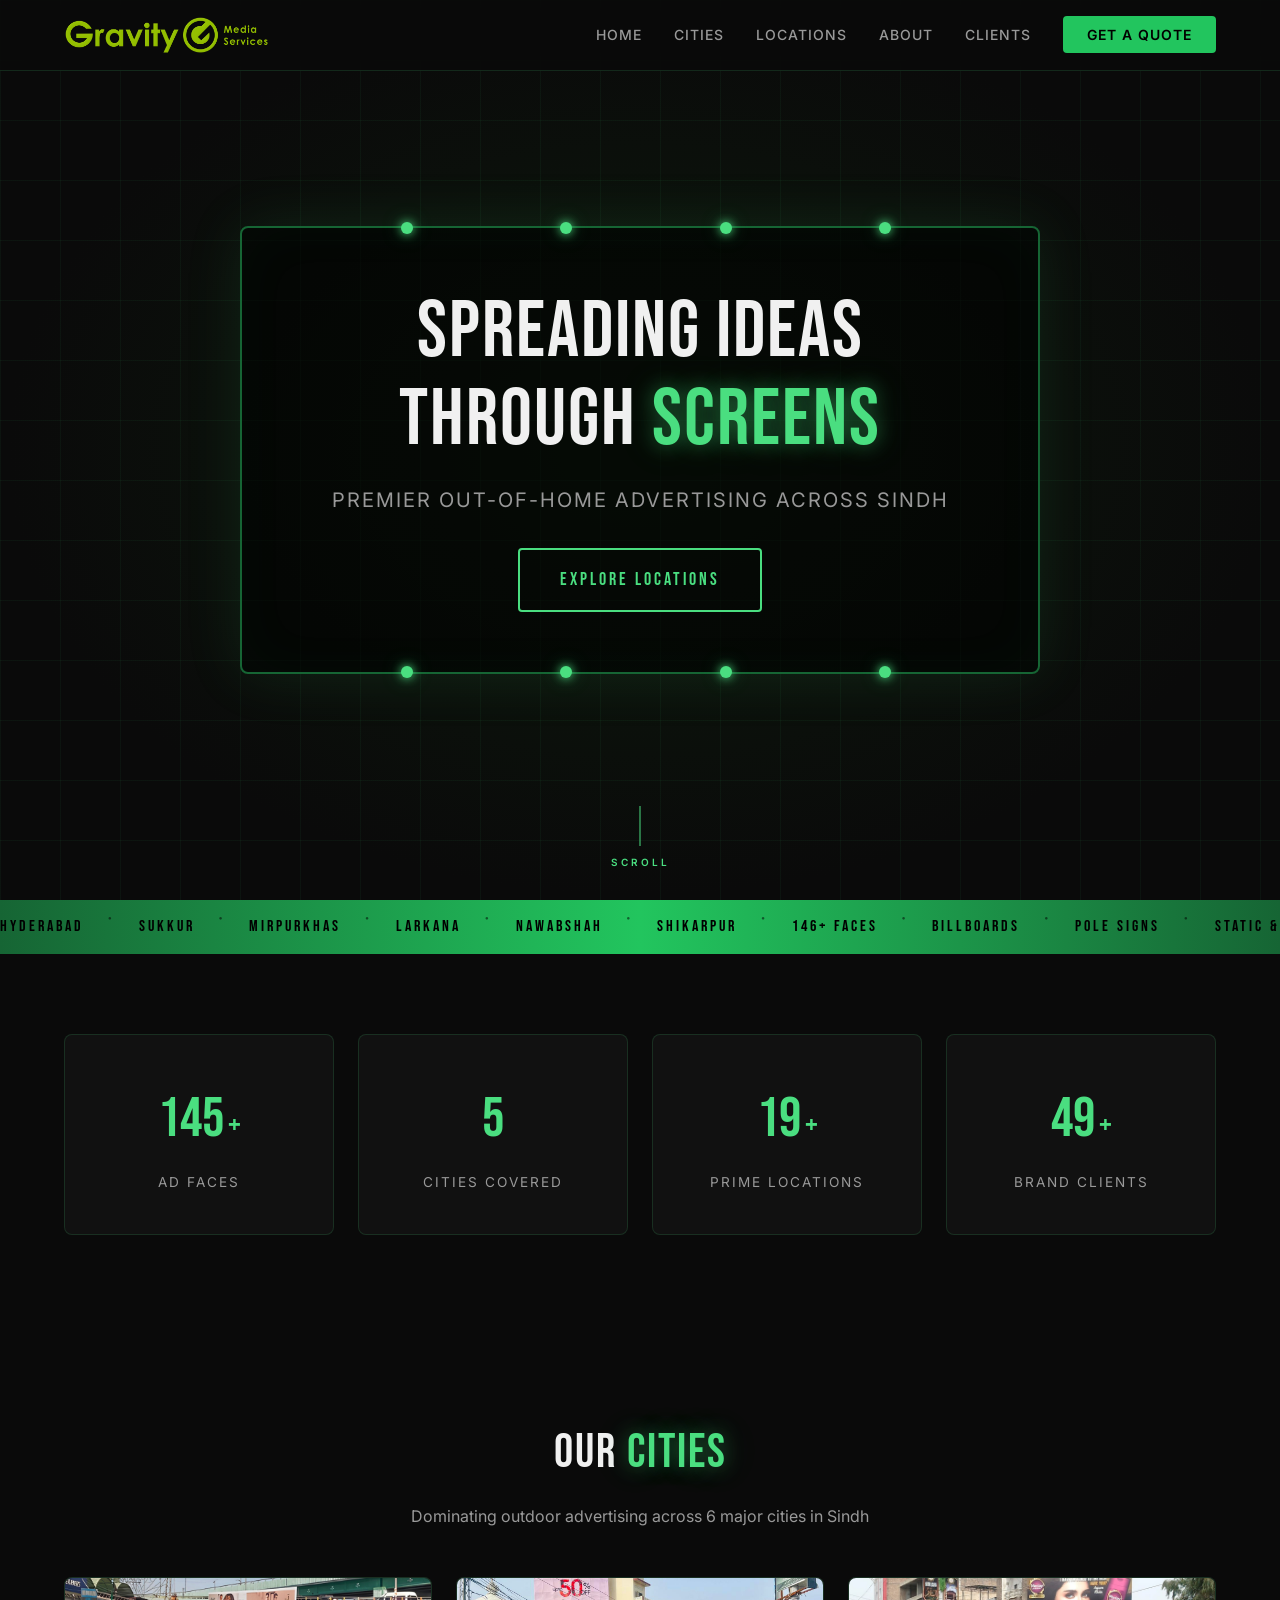
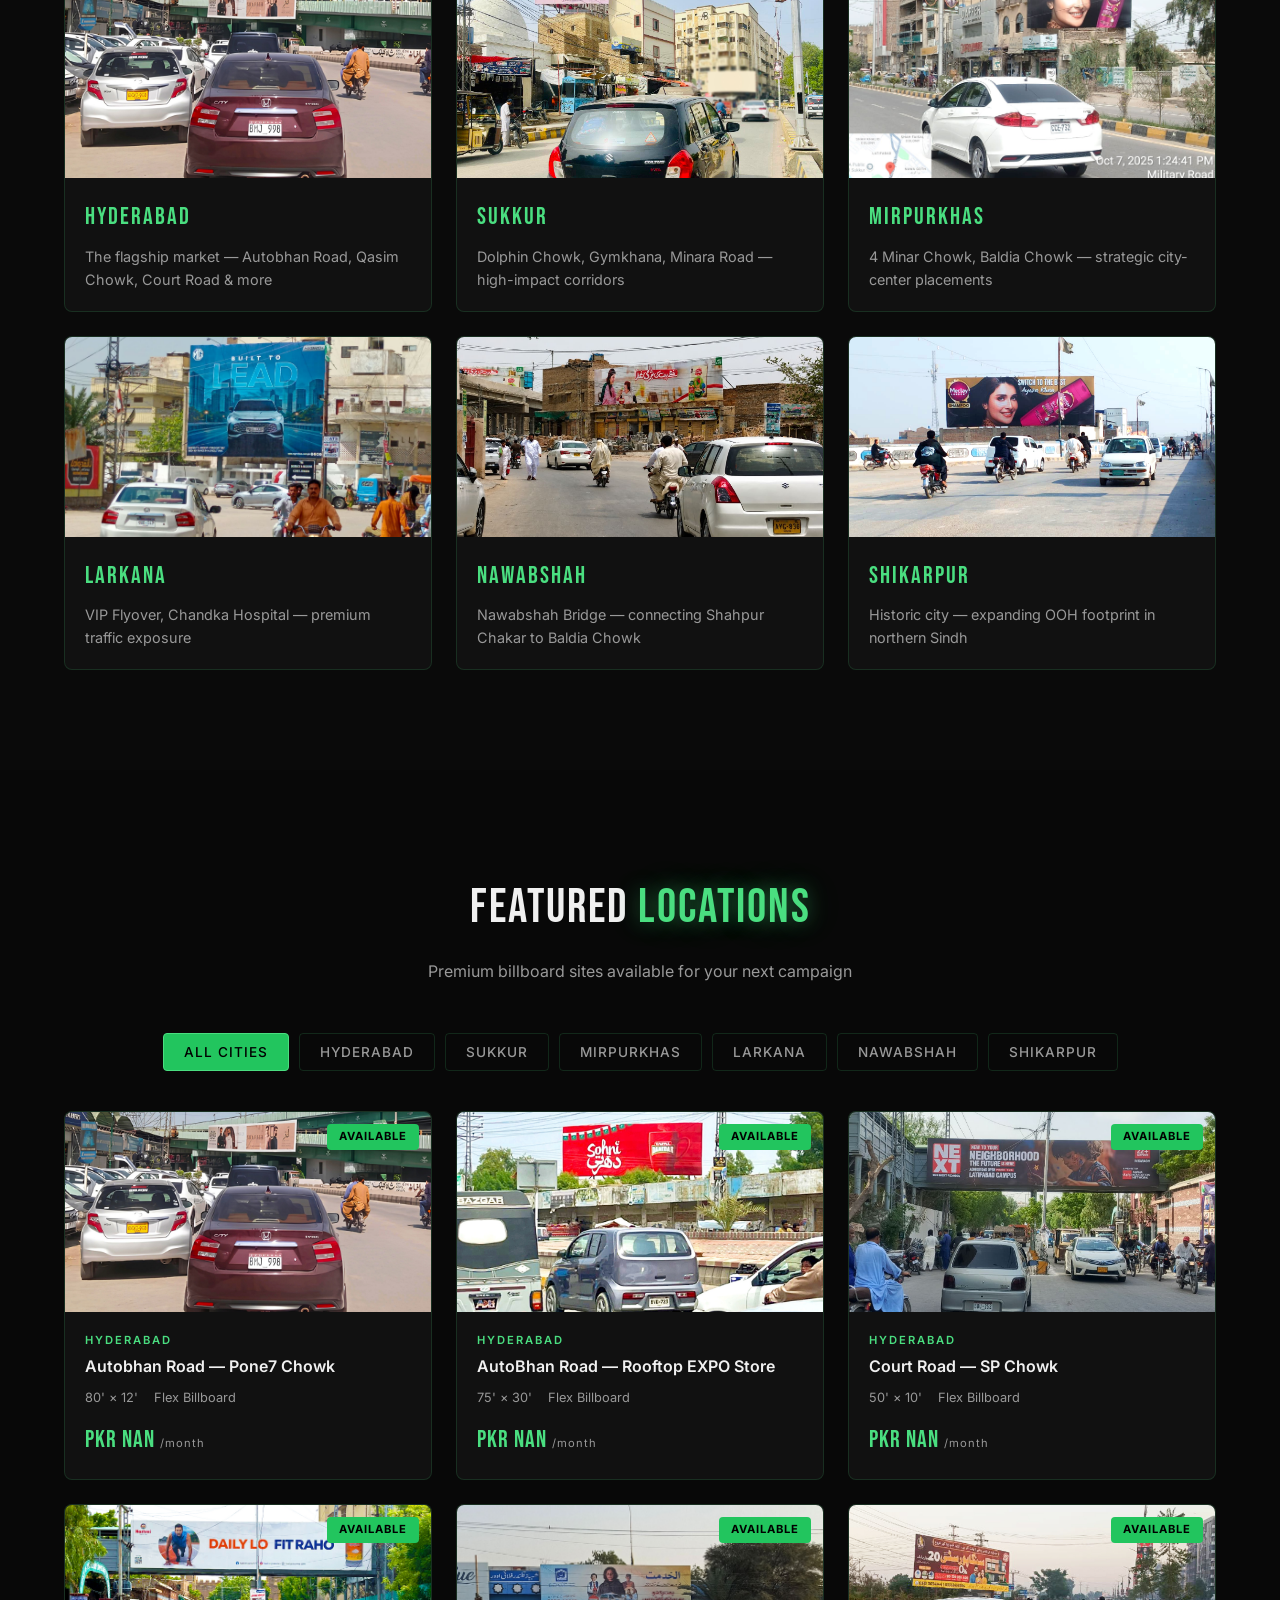
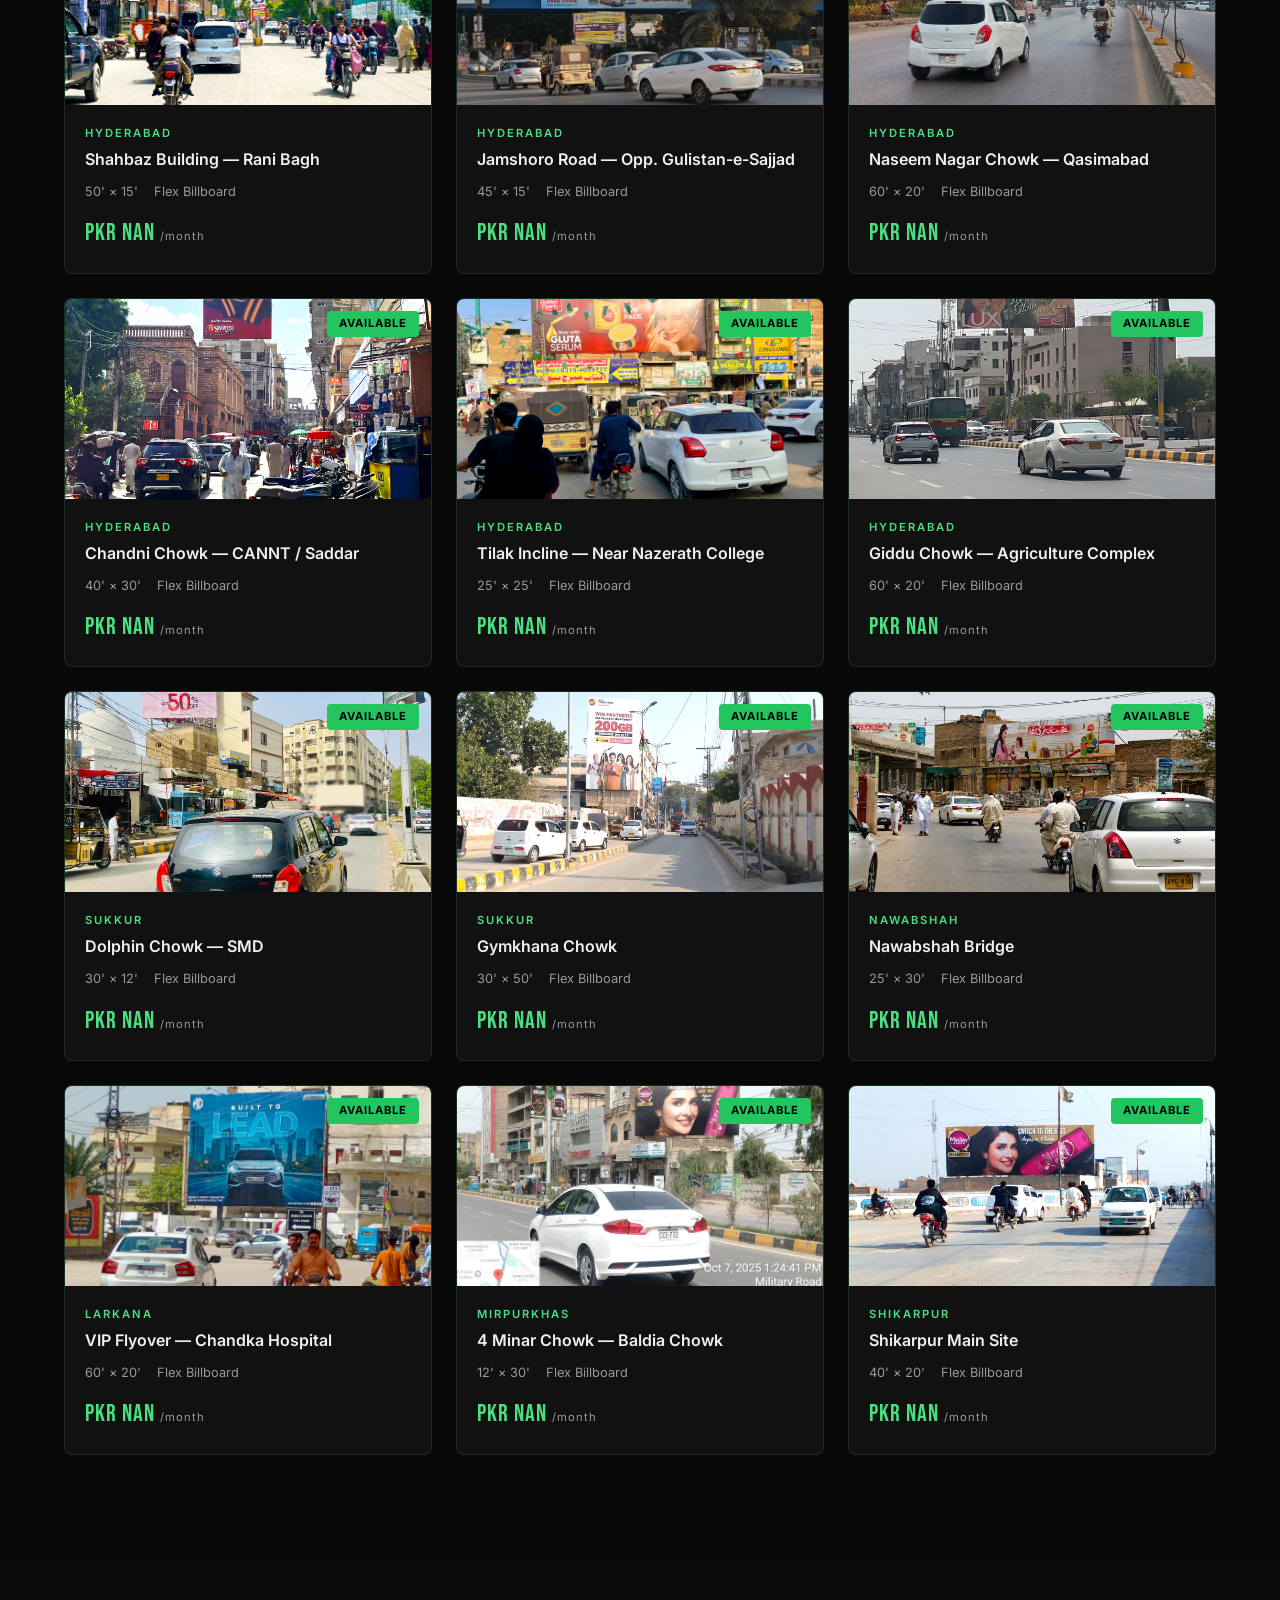
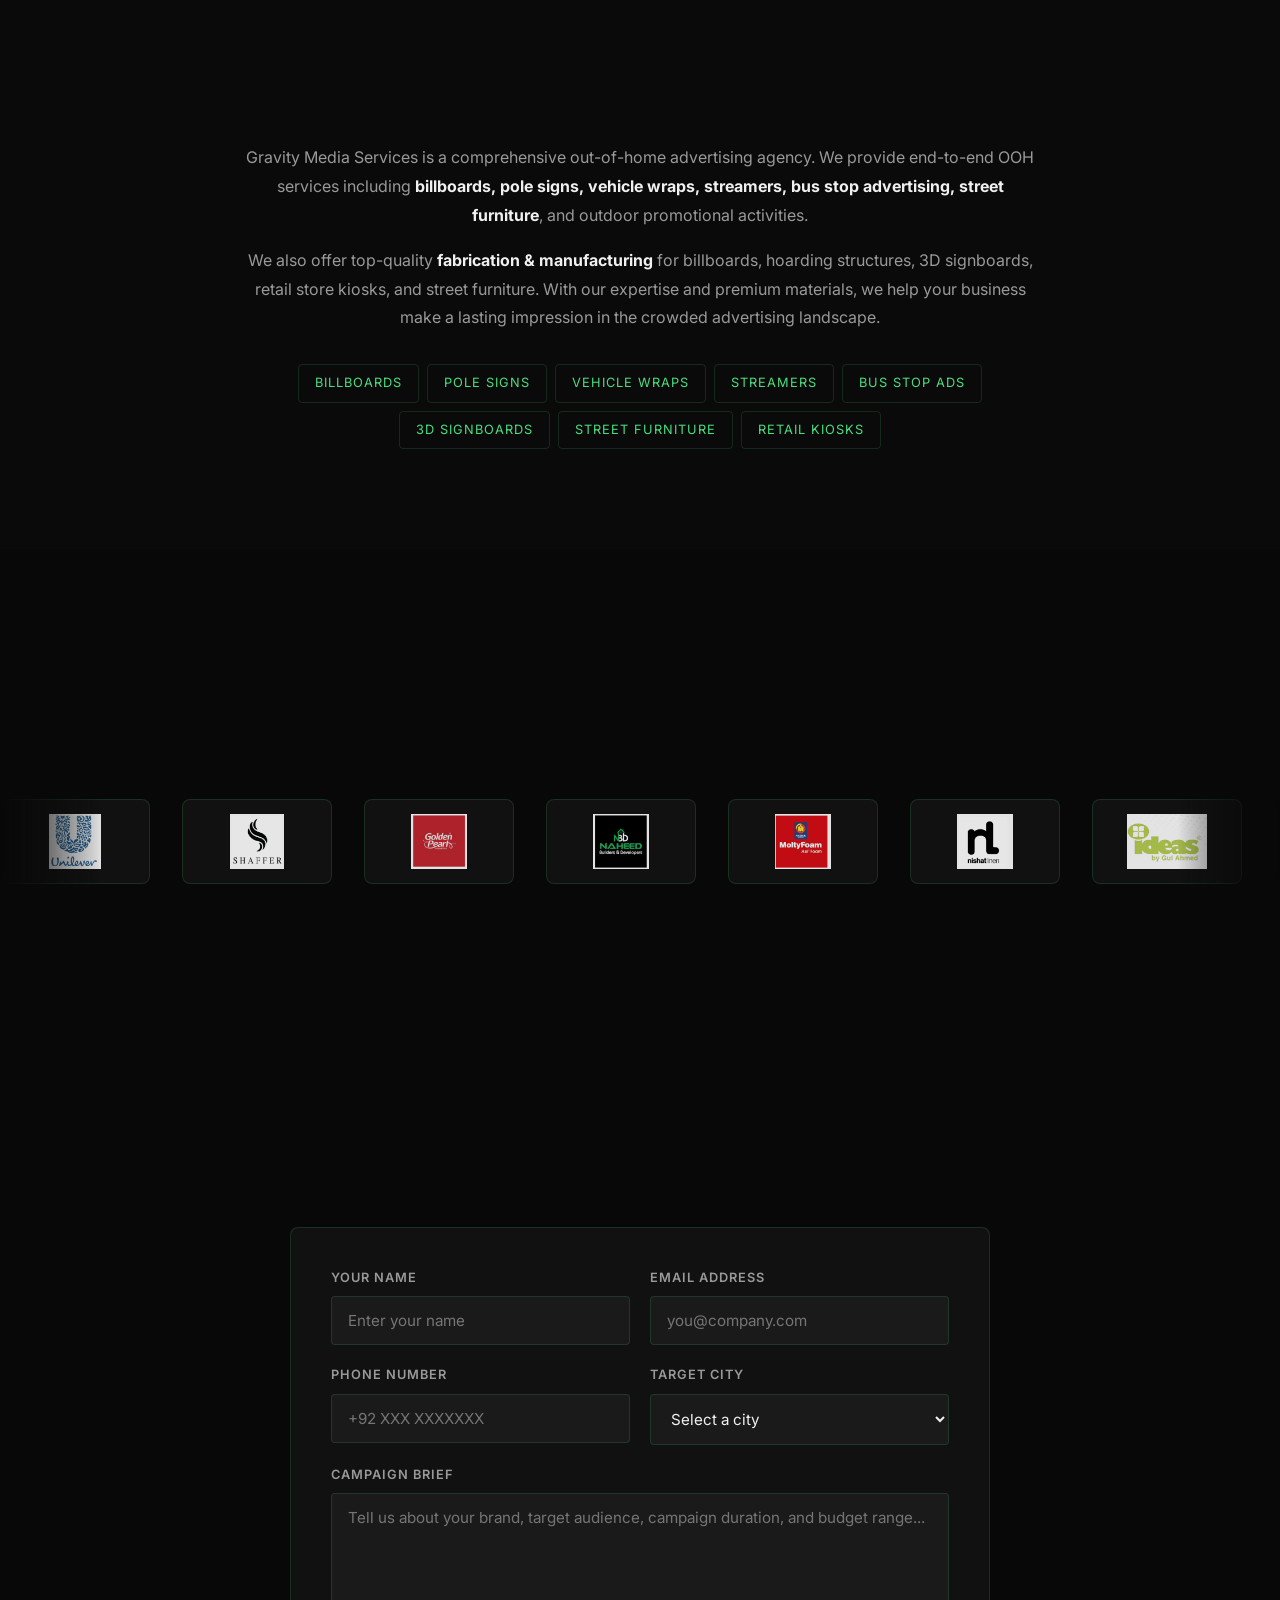
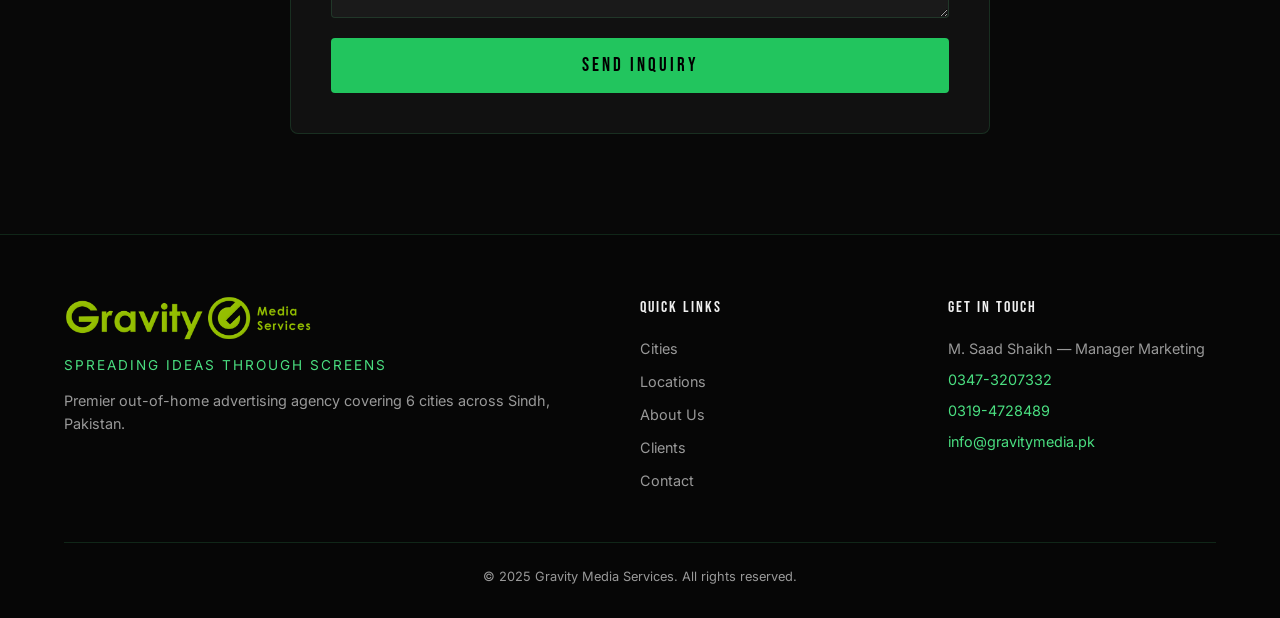
==== commit 3df0e05b: "Replace text logo with brand logo image (nav + footer); tight-cropped variant for proper sizing" ====
--- a/index.html
+++ b/index.html
@@ -16,9 +16,7 @@
 <nav class="navbar" id="navbar">
     <div class="nav-container">
         <a href="#" class="nav-logo">
-            <span class="logo-icon">&#10003;</span>
-            <span class="logo-text">Gravity</span>
-            <span class="logo-sub">Media Services</span>
+            <img src="images/logo-crop.png" alt="Gravity Media Services" class="nav-logo-img">
         </a>
         <ul class="nav-links" id="navLinks">
             <li><a href="#hero">Home</a></li>
@@ -335,8 +333,7 @@
         <div class="footer-grid">
             <div class="footer-brand">
                 <div class="footer-logo">
-                    <span class="logo-icon">&#10003;</span>
-                    <span>Gravity Media Services</span>
+                    <img src="images/logo-crop.png" alt="Gravity Media Services" class="footer-logo-img">
                 </div>
                 <p class="footer-tagline">Spreading Ideas Through Screens</p>
                 <p class="footer-desc">Premier out-of-home advertising agency covering 6 cities across Sindh, Pakistan.</p>
--- a/styles.css
+++ b/styles.css
@@ -41,16 +41,13 @@
     display: flex; align-items: center; justify-content: space-between;
     height: 70px;
 }
-.nav-logo { display: flex; align-items: center; gap: 8px; }
-.logo-icon {
-    width: 36px; height: 36px; border-radius: 50%;
-    background: var(--green-bright); color: #000;
-    display: flex; align-items: center; justify-content: center;
-    font-weight: 700; font-size: 18px;
-}
-.logo-text { font-family: 'Bebas Neue', cursive; font-size: 24px; color: var(--green); letter-spacing: 3px; }
-.logo-sub { font-size: 11px; color: var(--text-secondary); letter-spacing: 1px; display: none; }
-@media(min-width:600px) { .logo-sub { display: inline; } }
+.nav-logo { display: flex; align-items: center; line-height: 0; }
+.nav-logo-img {
+    height: 38px; width: auto; display: block;
+}
+@media (max-width: 600px) {
+    .nav-logo-img { height: 32px; }
+}
 .nav-links {
     display: flex; align-items: center; gap: 32px; list-style: none;
 }
@@ -515,11 +512,8 @@
     display: grid; grid-template-columns: 2fr 1fr 1fr; gap: 40px;
     margin-bottom: 40px;
 }
-.footer-logo {
-    display: flex; align-items: center; gap: 10px;
-    font-family: 'Bebas Neue', cursive; font-size: 1.5rem;
-    color: var(--green); letter-spacing: 2px; margin-bottom: 12px;
-}
+.footer-logo { margin-bottom: 14px; line-height: 0; }
+.footer-logo-img { height: 46px; width: auto; display: block; }
 .footer-tagline {
     font-size: 0.85rem; color: var(--green); letter-spacing: 2px;
     text-transform: uppercase; margin-bottom: 12px;
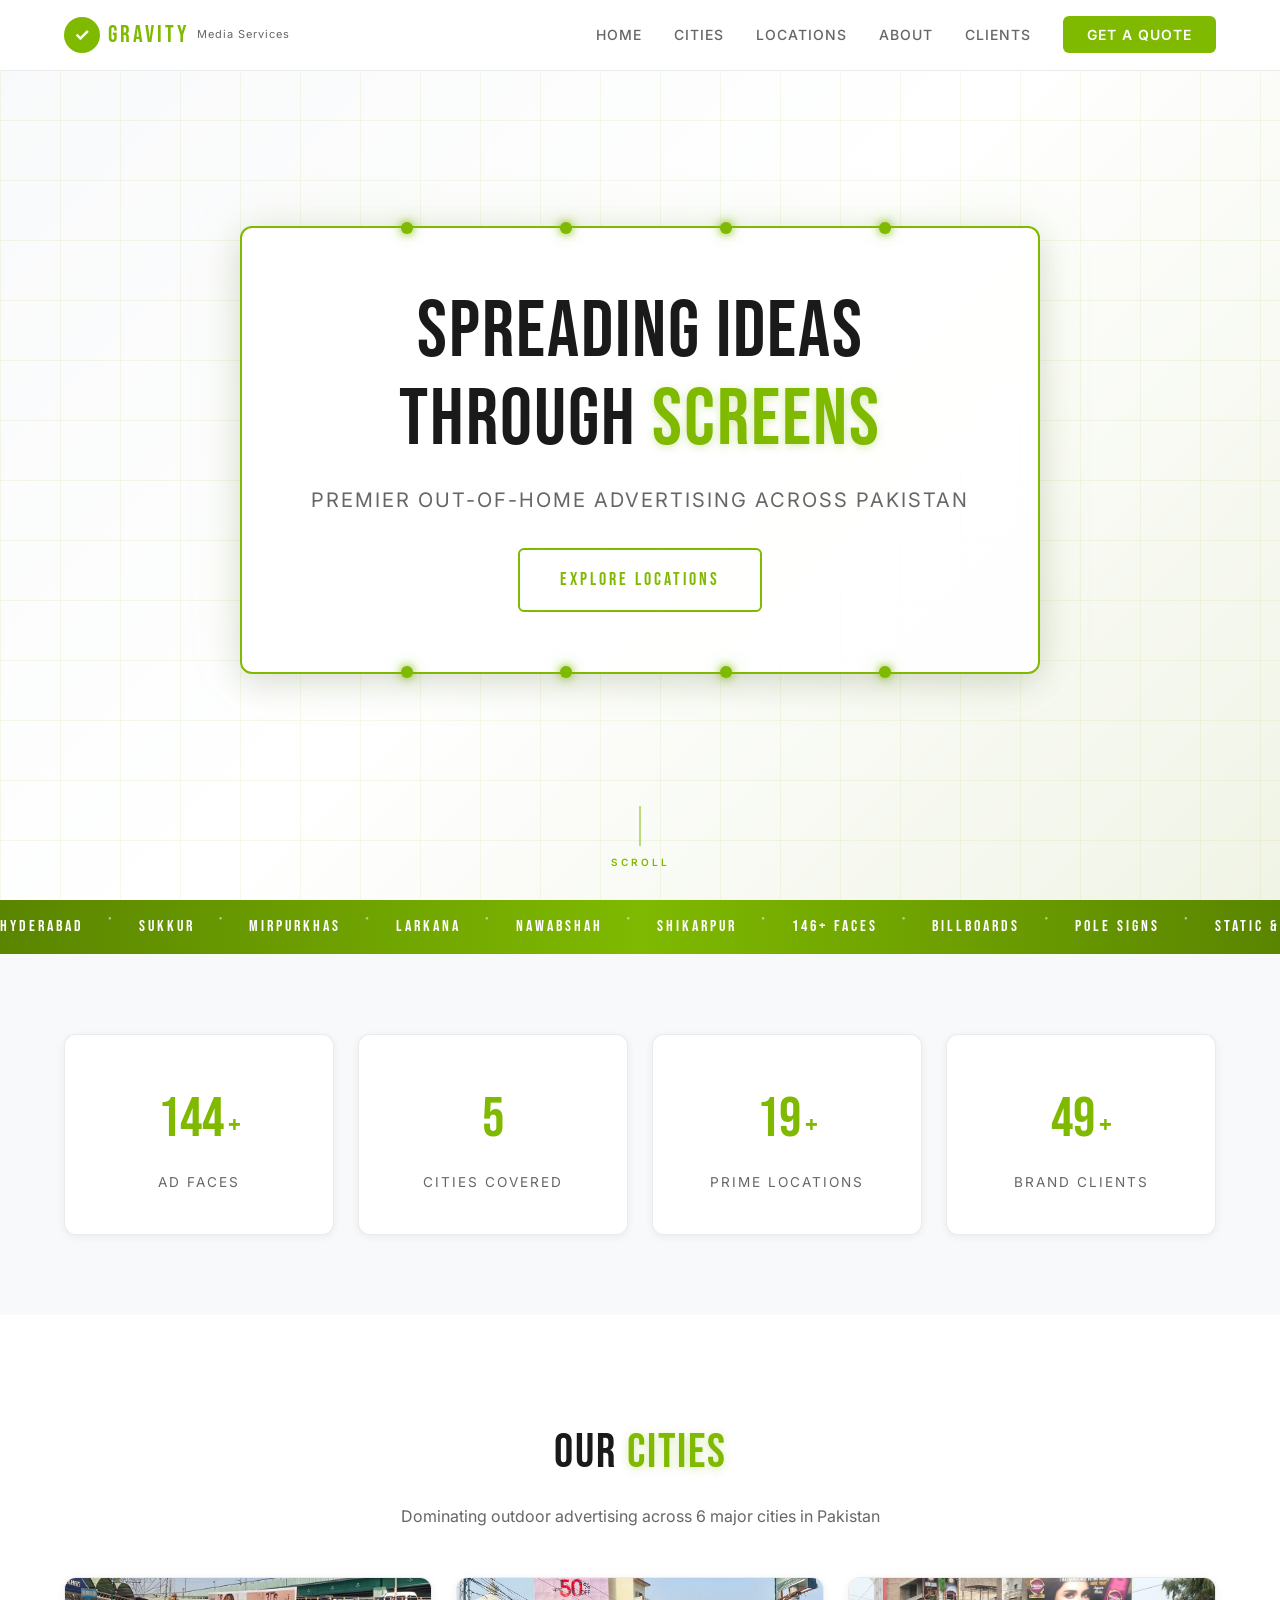
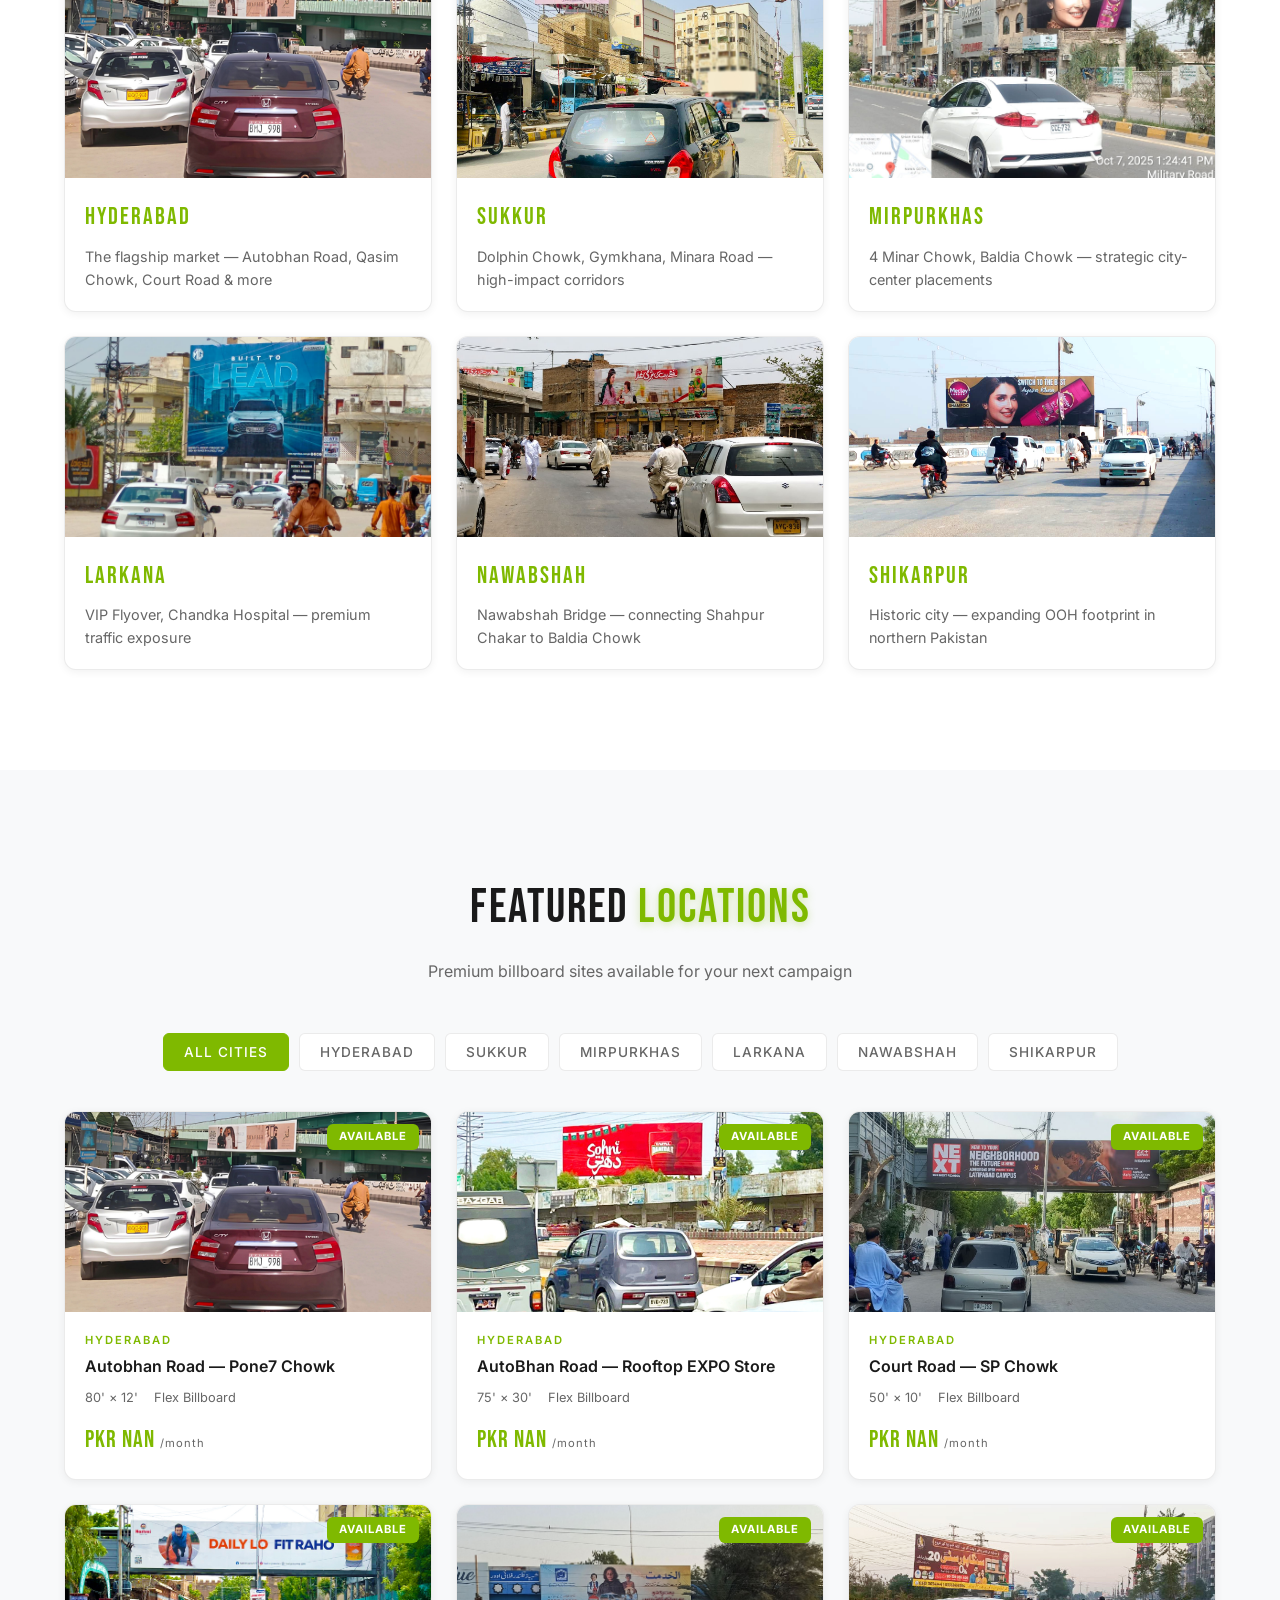
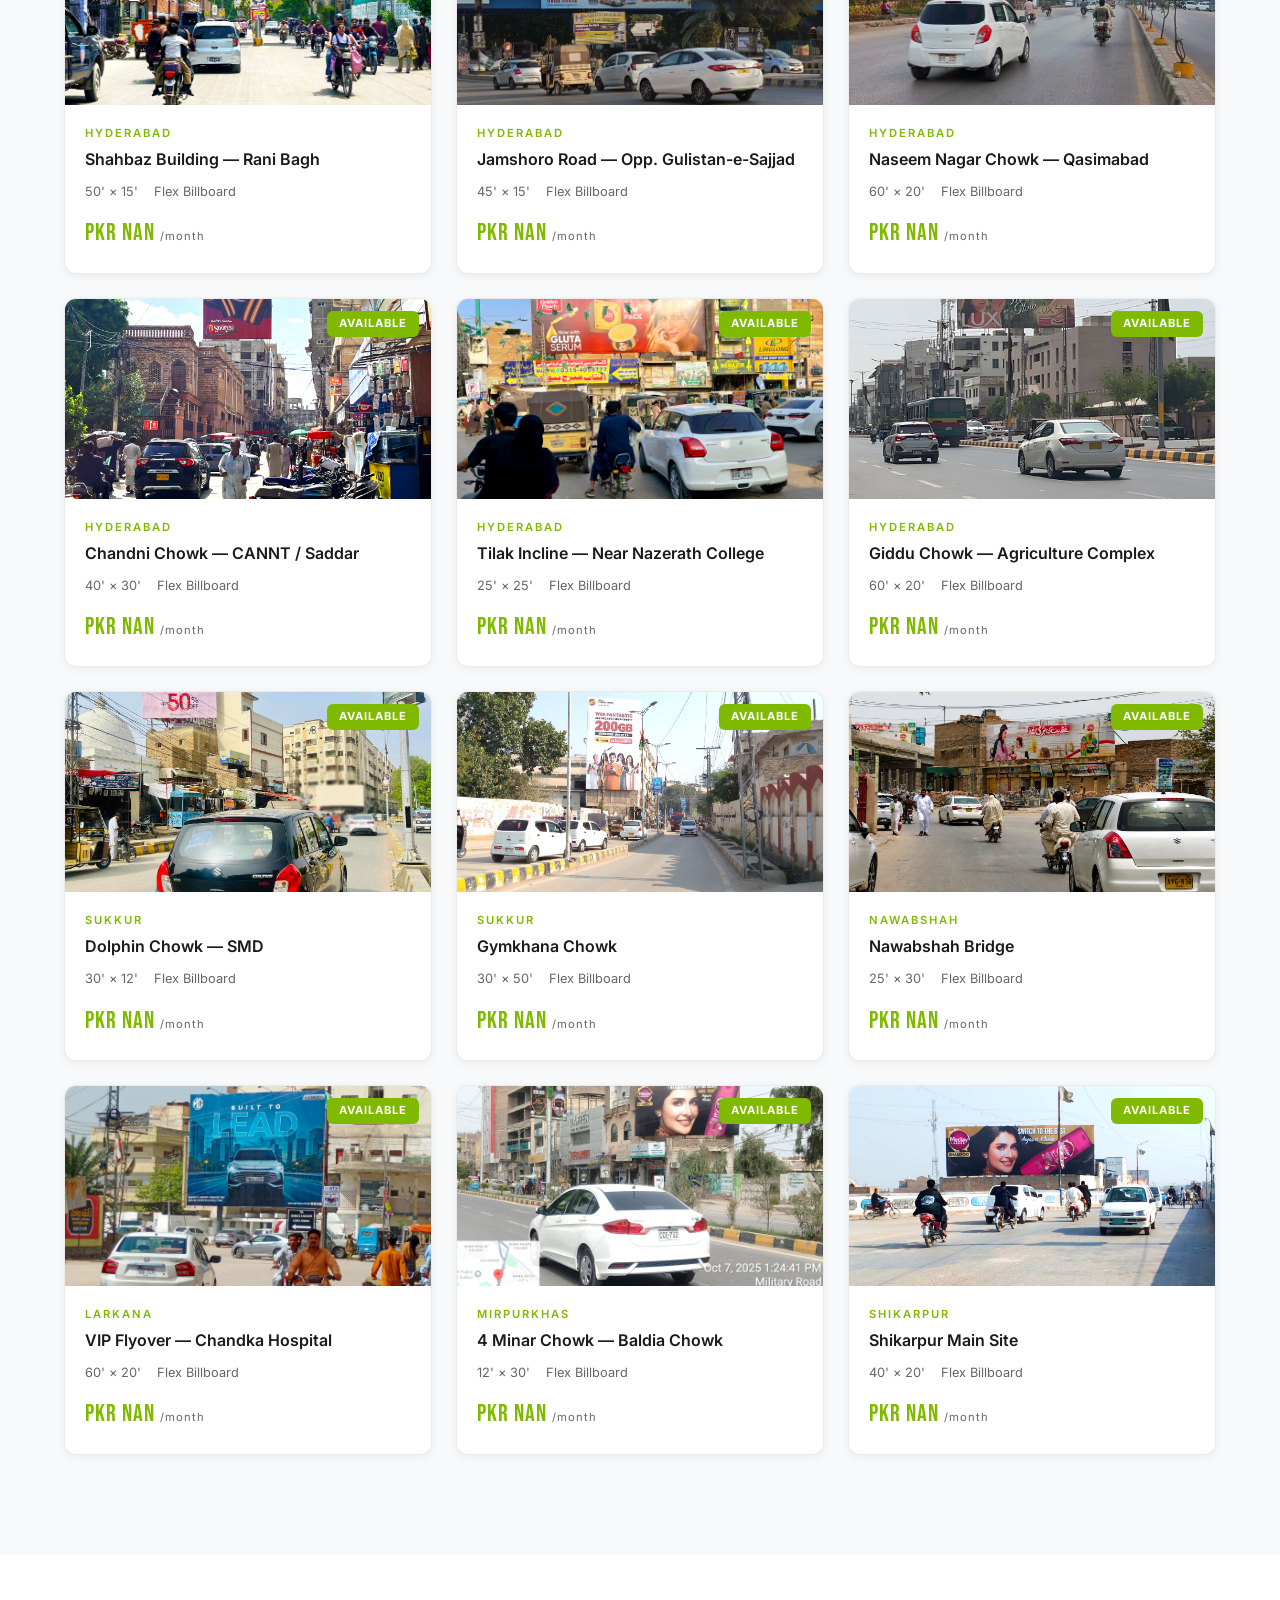
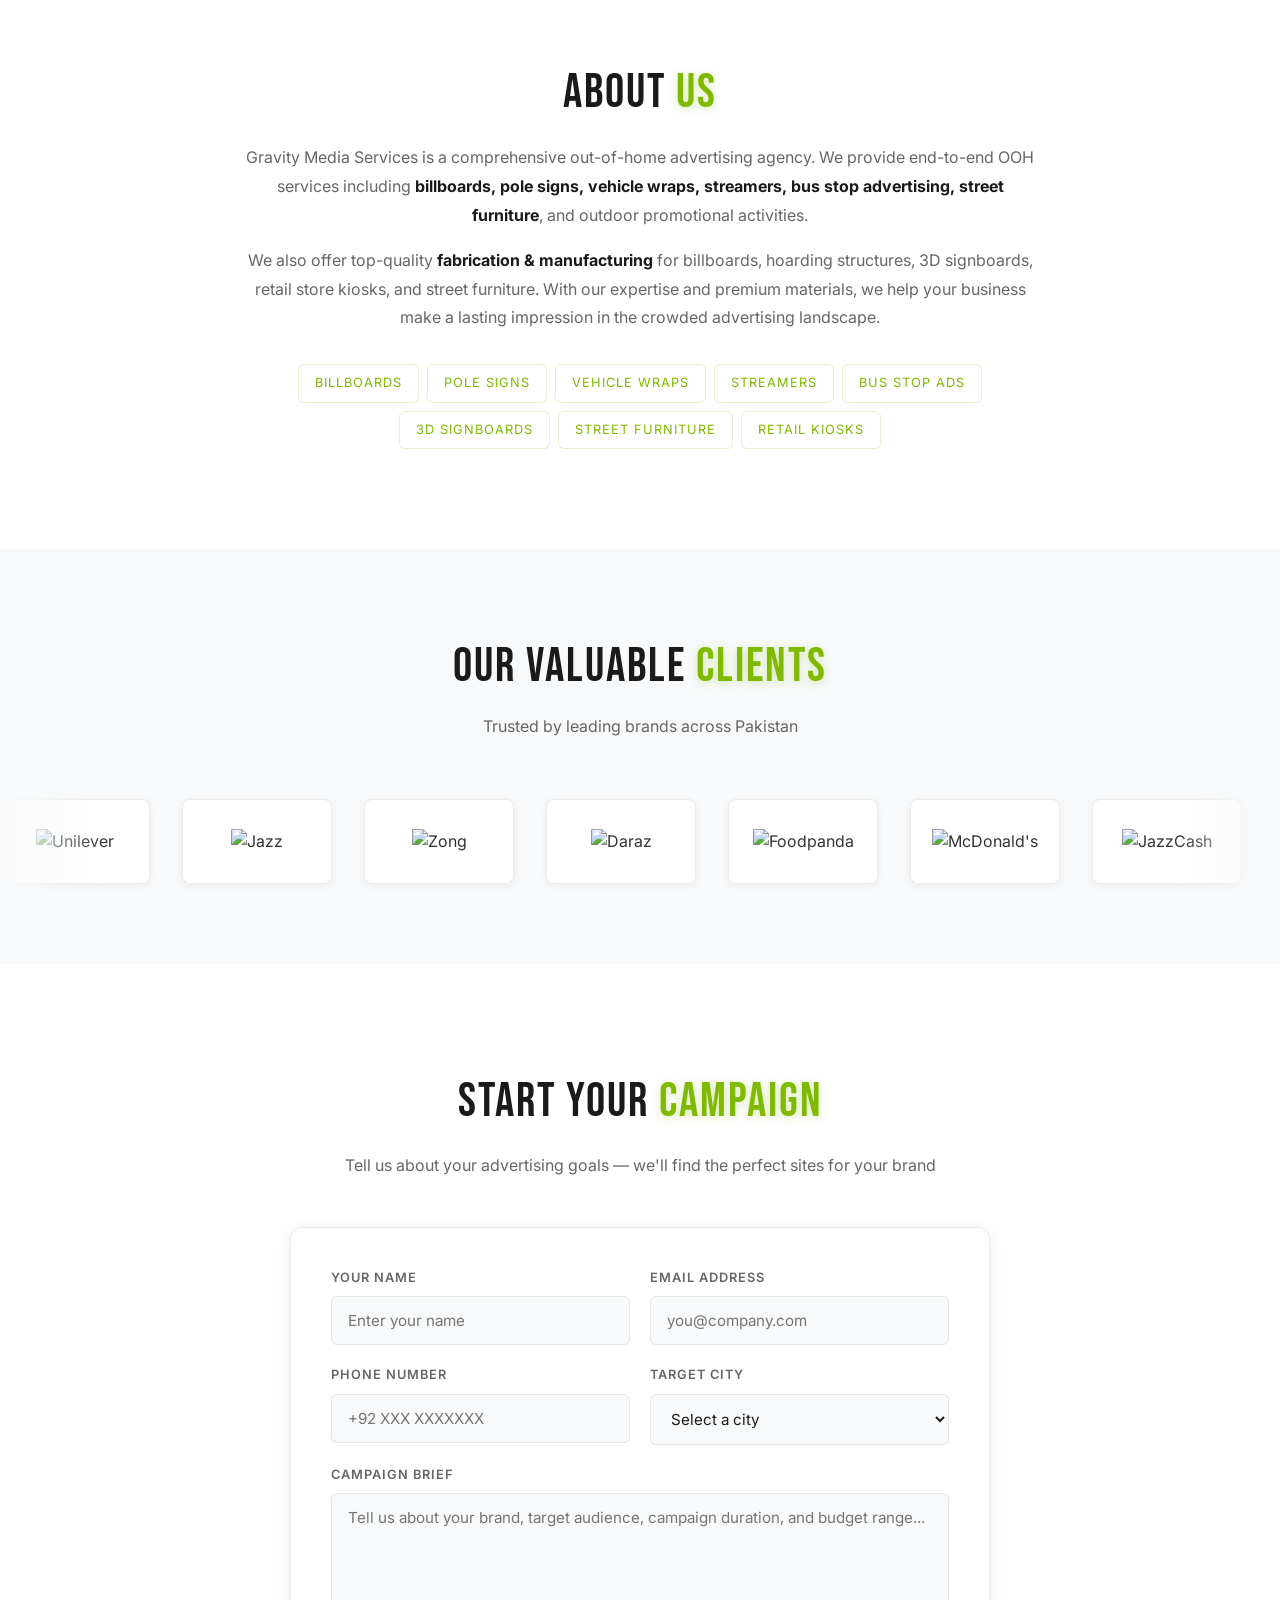
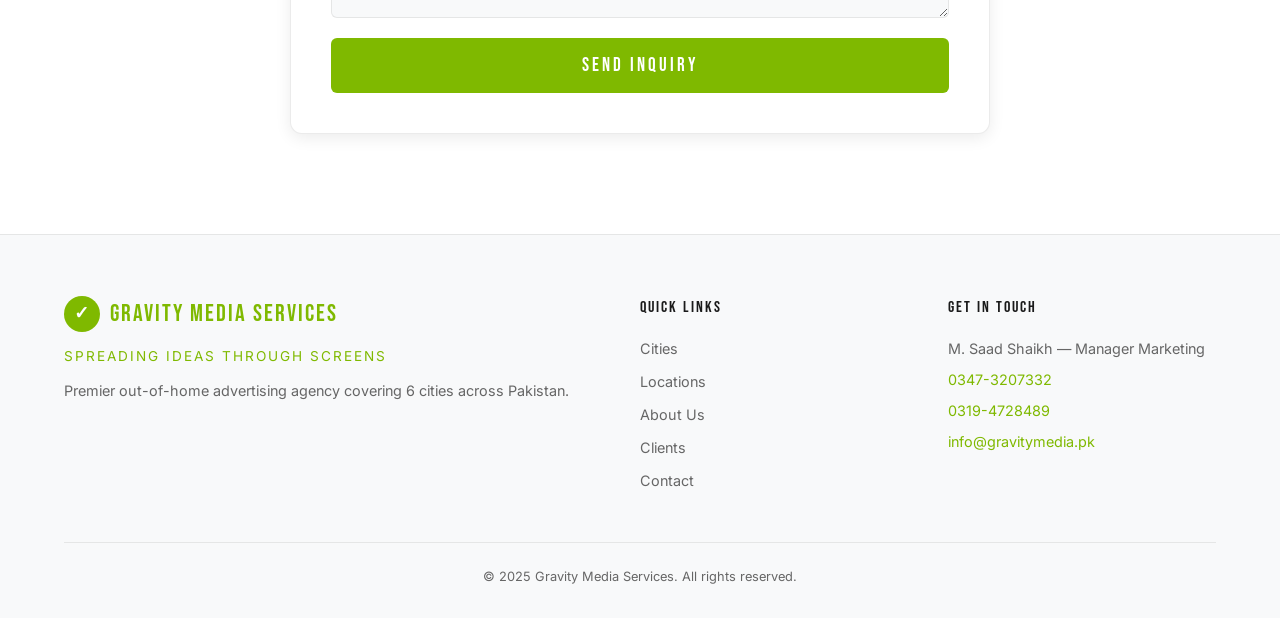
==== commit 9fb0b30b: "Add files via upload" ====
--- a/index.html
+++ b/index.html
@@ -3,8 +3,8 @@
 <head>
     <meta charset="UTF-8">
     <meta name="viewport" content="width=device-width, initial-scale=1.0">
-    <title>Gravity Media Services | OOH Advertising Across Sindh</title>
-    <meta name="description" content="Gravity Media Services — Spreading Ideas Through Screens. Premier out-of-home advertising across 6 cities in Sindh with 146+ billboard faces.">
+    <title>Gravity Media Services | OOH Advertising Across Pakistan</title>
+    <meta name="description" content="Gravity Media Services — Spreading Ideas Through Screens. Premier out-of-home advertising across 6 cities in Pakistan with 146+ billboard faces.">
     <link rel="preconnect" href="https://fonts.googleapis.com">
     <link rel="preconnect" href="https://fonts.gstatic.com" crossorigin>
     <link href="https://fonts.googleapis.com/css2?family=Bebas+Neue&family=Inter:wght@300;400;500;600;700&display=swap" rel="stylesheet">
@@ -16,7 +16,9 @@
 <nav class="navbar" id="navbar">
     <div class="nav-container">
         <a href="#" class="nav-logo">
-            <img src="images/logo-crop.png" alt="Gravity Media Services" class="nav-logo-img">
+            <span class="logo-icon">&#10003;</span>
+            <span class="logo-text">Gravity</span>
+            <span class="logo-sub">Media Services</span>
         </a>
         <ul class="nav-links" id="navLinks">
             <li><a href="#hero">Home</a></li>
@@ -46,7 +48,7 @@
         <div class="billboard-light bl-8"></div>
         <div class="billboard-inner">
             <h1 class="hero-title reveal-text">SPREADING IDEAS<br>THROUGH <span class="text-glow">SCREENS</span></h1>
-            <p class="hero-sub">Premier Out-of-Home Advertising Across Sindh</p>
+            <p class="hero-sub">Premier Out-of-Home Advertising Across Pakistan</p>
             <a href="#locations" class="hero-btn">Explore Locations</a>
         </div>
     </div>
@@ -114,7 +116,7 @@
 <section class="cities-section" id="cities">
     <div class="container">
         <h2 class="section-title">OUR <span class="text-glow">CITIES</span></h2>
-        <p class="section-sub">Dominating outdoor advertising across 6 major cities in Sindh</p>
+        <p class="section-sub">Dominating outdoor advertising across 6 major cities in Pakistan</p>
         <div class="cities-grid">
             <div class="city-card" data-city="hyderabad">
                 <div class="city-img-wrap">
@@ -174,7 +176,7 @@
                     </div>
                 </div>
                 <h3>Shikarpur</h3>
-                <p>Historic city — expanding OOH footprint in northern Sindh</p>
+                <p>Historic city — expanding OOH footprint in northern Pakistan</p>
             </div>
         </div>
     </div>
@@ -233,47 +235,55 @@
     </div>
     <div class="client-ticker">
         <div class="client-ticker-track">
-            <div class="client-ticker-item"><img src="images/clients/unilever.png" alt="Unilever"></div>
-            <div class="client-ticker-item"><img src="images/clients/shaffer.png" alt="Shaffer"></div>
-            <div class="client-ticker-item"><img src="images/clients/golden_pearl.png" alt="Golden Pearl"></div>
-            <div class="client-ticker-item"><img src="images/clients/naheed.png" alt="Naheed Builders"></div>
-            <div class="client-ticker-item"><img src="images/clients/moltyfoam.png" alt="MoltyFoam"></div>
-            <div class="client-ticker-item"><img src="images/clients/nishat_linen.png" alt="Nishat Linen"></div>
-            <div class="client-ticker-item"><img src="images/clients/gul_ahmed.png" alt="Gul Ahmed"></div>
-            <div class="client-ticker-item"><img src="images/clients/interwood.png" alt="Interwood"></div>
-            <div class="client-ticker-item"><img src="images/clients/meclay_london.png" alt="Meclay London"></div>
-            <div class="client-ticker-item"><img src="images/clients/kala_kola.png" alt="Kala Kola"></div>
-            <div class="client-ticker-item"><img src="images/clients/pak_interiors.png" alt="Pakistan Interiors"></div>
-            <div class="client-ticker-item"><img src="images/clients/ecs.png" alt="ECS"></div>
-            <div class="client-ticker-item"><img src="images/clients/power_plus.png" alt="Power Plus"></div>
-            <div class="client-ticker-item"><img src="images/clients/ziewnic.png" alt="Ziewnic Solar"></div>
-            <div class="client-ticker-item"><img src="images/clients/servis_tyres.png" alt="Servis Tyres"></div>
-            <div class="client-ticker-item"><img src="images/clients/ufone.png" alt="Ufone"></div>
-            <div class="client-ticker-item"><img src="images/clients/candyland.png" alt="CandyLand"></div>
-            <div class="client-ticker-item"><img src="images/clients/jazzcash.png" alt="JazzCash"></div>
-            <div class="client-ticker-item"><img src="images/clients/mcdonalds.png" alt="McDonald's"></div>
-            <div class="client-ticker-item"><img src="images/clients/rios.png" alt="RIOS"></div>
+            <div class="client-ticker-item"><img src="images/client-unilever.png" alt="Unilever"></div>
+            <div class="client-ticker-item"><img src="images/client-jazz.png" alt="Jazz"></div>
+            <div class="client-ticker-item"><img src="images/client-zong.svg" alt="Zong"></div>
+            <div class="client-ticker-item"><img src="images/client-daraz.png" alt="Daraz"></div>
+            <div class="client-ticker-item"><img src="images/client-foodpanda.png" alt="Foodpanda"></div>
+            <div class="client-ticker-item"><img src="images/client-mcdonalds.png" alt="McDonald's"></div>
+            <div class="client-ticker-item"><img src="images/client-jazzcash.png" alt="JazzCash"></div>
+            <div class="client-ticker-item"><img src="images/client-ufone.png" alt="Ufone"></div>
+            <div class="client-ticker-item"><img src="images/client-gul_ahmed.png" alt="Gul Ahmed"></div>
+            <div class="client-ticker-item"><img src="images/client-nishat_linen.png" alt="Nishat Linen"></div>
+            <div class="client-ticker-item"><img src="images/client-interwood.png" alt="Interwood"></div>
+            <div class="client-ticker-item"><img src="images/client-servis_tyres.png" alt="Servis Tyres"></div>
+            <div class="client-ticker-item"><img src="images/client-golden_pearl.png" alt="Golden Pearl"></div>
+            <div class="client-ticker-item"><img src="images/client-naheed.png" alt="Naheed Builders"></div>
+            <div class="client-ticker-item"><img src="images/client-moltyfoam.png" alt="MoltyFoam"></div>
+            <div class="client-ticker-item"><img src="images/client-shaffer.png" alt="Shaffer"></div>
+            <div class="client-ticker-item"><img src="images/client-meclay_london.png" alt="Meclay London"></div>
+            <div class="client-ticker-item"><img src="images/client-kala_kola.png" alt="Kala Kola"></div>
+            <div class="client-ticker-item"><img src="images/client-pak_interiors.png" alt="Pakistan Interiors"></div>
+            <div class="client-ticker-item"><img src="images/client-ecs.png" alt="ECS"></div>
+            <div class="client-ticker-item"><img src="images/client-power_plus.png" alt="Power Plus"></div>
+            <div class="client-ticker-item"><img src="images/client-ziewnic.png" alt="Ziewnic Solar"></div>
+            <div class="client-ticker-item"><img src="images/client-candyland.png" alt="CandyLand"></div>
+            <div class="client-ticker-item"><img src="images/client-rios.png" alt="RIOS"></div>
             <!-- Duplicate for seamless loop -->
-            <div class="client-ticker-item"><img src="images/clients/unilever.png" alt="Unilever"></div>
-            <div class="client-ticker-item"><img src="images/clients/shaffer.png" alt="Shaffer"></div>
-            <div class="client-ticker-item"><img src="images/clients/golden_pearl.png" alt="Golden Pearl"></div>
-            <div class="client-ticker-item"><img src="images/clients/naheed.png" alt="Naheed Builders"></div>
-            <div class="client-ticker-item"><img src="images/clients/moltyfoam.png" alt="MoltyFoam"></div>
-            <div class="client-ticker-item"><img src="images/clients/nishat_linen.png" alt="Nishat Linen"></div>
-            <div class="client-ticker-item"><img src="images/clients/gul_ahmed.png" alt="Gul Ahmed"></div>
-            <div class="client-ticker-item"><img src="images/clients/interwood.png" alt="Interwood"></div>
-            <div class="client-ticker-item"><img src="images/clients/meclay_london.png" alt="Meclay London"></div>
-            <div class="client-ticker-item"><img src="images/clients/kala_kola.png" alt="Kala Kola"></div>
-            <div class="client-ticker-item"><img src="images/clients/pak_interiors.png" alt="Pakistan Interiors"></div>
-            <div class="client-ticker-item"><img src="images/clients/ecs.png" alt="ECS"></div>
-            <div class="client-ticker-item"><img src="images/clients/power_plus.png" alt="Power Plus"></div>
-            <div class="client-ticker-item"><img src="images/clients/ziewnic.png" alt="Ziewnic Solar"></div>
-            <div class="client-ticker-item"><img src="images/clients/servis_tyres.png" alt="Servis Tyres"></div>
-            <div class="client-ticker-item"><img src="images/clients/ufone.png" alt="Ufone"></div>
-            <div class="client-ticker-item"><img src="images/clients/candyland.png" alt="CandyLand"></div>
-            <div class="client-ticker-item"><img src="images/clients/jazzcash.png" alt="JazzCash"></div>
-            <div class="client-ticker-item"><img src="images/clients/mcdonalds.png" alt="McDonald's"></div>
-            <div class="client-ticker-item"><img src="images/clients/rios.png" alt="RIOS"></div>
+            <div class="client-ticker-item"><img src="images/client-unilever.png" alt="Unilever"></div>
+            <div class="client-ticker-item"><img src="images/client-jazz.png" alt="Jazz"></div>
+            <div class="client-ticker-item"><img src="images/client-zong.svg" alt="Zong"></div>
+            <div class="client-ticker-item"><img src="images/client-daraz.png" alt="Daraz"></div>
+            <div class="client-ticker-item"><img src="images/client-foodpanda.png" alt="Foodpanda"></div>
+            <div class="client-ticker-item"><img src="images/client-mcdonalds.png" alt="McDonald's"></div>
+            <div class="client-ticker-item"><img src="images/client-jazzcash.png" alt="JazzCash"></div>
+            <div class="client-ticker-item"><img src="images/client-ufone.png" alt="Ufone"></div>
+            <div class="client-ticker-item"><img src="images/client-gul_ahmed.png" alt="Gul Ahmed"></div>
+            <div class="client-ticker-item"><img src="images/client-nishat_linen.png" alt="Nishat Linen"></div>
+            <div class="client-ticker-item"><img src="images/client-interwood.png" alt="Interwood"></div>
+            <div class="client-ticker-item"><img src="images/client-servis_tyres.png" alt="Servis Tyres"></div>
+            <div class="client-ticker-item"><img src="images/client-golden_pearl.png" alt="Golden Pearl"></div>
+            <div class="client-ticker-item"><img src="images/client-naheed.png" alt="Naheed Builders"></div>
+            <div class="client-ticker-item"><img src="images/client-moltyfoam.png" alt="MoltyFoam"></div>
+            <div class="client-ticker-item"><img src="images/client-shaffer.png" alt="Shaffer"></div>
+            <div class="client-ticker-item"><img src="images/client-meclay_london.png" alt="Meclay London"></div>
+            <div class="client-ticker-item"><img src="images/client-kala_kola.png" alt="Kala Kola"></div>
+            <div class="client-ticker-item"><img src="images/client-pak_interiors.png" alt="Pakistan Interiors"></div>
+            <div class="client-ticker-item"><img src="images/client-ecs.png" alt="ECS"></div>
+            <div class="client-ticker-item"><img src="images/client-power_plus.png" alt="Power Plus"></div>
+            <div class="client-ticker-item"><img src="images/client-ziewnic.png" alt="Ziewnic Solar"></div>
+            <div class="client-ticker-item"><img src="images/client-candyland.png" alt="CandyLand"></div>
+            <div class="client-ticker-item"><img src="images/client-rios.png" alt="RIOS"></div>
         </div>
     </div>
 </section>
@@ -333,10 +343,11 @@
         <div class="footer-grid">
             <div class="footer-brand">
                 <div class="footer-logo">
-                    <img src="images/logo-crop.png" alt="Gravity Media Services" class="footer-logo-img">
+                    <span class="logo-icon">&#10003;</span>
+                    <span>Gravity Media Services</span>
                 </div>
                 <p class="footer-tagline">Spreading Ideas Through Screens</p>
-                <p class="footer-desc">Premier out-of-home advertising agency covering 6 cities across Sindh, Pakistan.</p>
+                <p class="footer-desc">Premier out-of-home advertising agency covering 6 cities across Pakistan.</p>
             </div>
             <div class="footer-links">
                 <h4>Quick Links</h4>
@@ -360,6 +371,18 @@
     </div>
 </footer>
 
+<!-- LIGHTBOX -->
+<div class="lightbox" id="lightbox">
+    <div class="lightbox-overlay"></div>
+    <div class="lightbox-content">
+        <button class="lightbox-close">&times;</button>
+        <button class="lightbox-prev">&#10094;</button>
+        <button class="lightbox-next">&#10095;</button>
+        <img src="" alt="" class="lightbox-img" id="lightboxImg">
+        <div class="lightbox-caption" id="lightboxCaption"></div>
+    </div>
+</div>
+
 <script src="script.js"></script>
 </body>
 </html>
--- a/styles.css
+++ b/styles.css
@@ -3,8 +3,8 @@
 html { scroll-behavior: smooth; }
 body {
     font-family: 'Inter', sans-serif;
-    background: #0a0a0a;
-    color: #e0e0e0;
+    background: #ffffff;
+    color: #333333;
     overflow-x: hidden;
     line-height: 1.6;
 }
@@ -15,39 +15,50 @@
 
 /* === CSS VARIABLES === */
 :root {
-    --green: #4ade80;
-    --green-bright: #22c55e;
-    --green-dark: #166534;
-    --green-glow: rgba(74, 222, 128, 0.4);
-    --bg-dark: #0a0a0a;
-    --bg-card: #111111;
-    --bg-card-hover: #1a1a1a;
-    --border: rgba(74, 222, 128, 0.15);
-    --text-primary: #f0f0f0;
-    --text-secondary: #999;
+    --primary: #7FB900;
+    --primary-dark: #5a8500;
+    --primary-light: #a3d947;
+    --primary-glow: rgba(127, 185, 0, 0.3);
+    --bg-white: #ffffff;
+    --bg-light: #f8f9fa;
+    --bg-card: #ffffff;
+    --bg-card-hover: #f8f9fa;
+    --border: rgba(127, 185, 0, 0.2);
+    --border-light: rgba(0, 0, 0, 0.08);
+    --text-primary: #1a1a1a;
+    --text-secondary: #666666;
+    --shadow-sm: 0 2px 8px rgba(0, 0, 0, 0.06);
+    --shadow-md: 0 4px 16px rgba(0, 0, 0, 0.08);
+    --shadow-lg: 0 8px 32px rgba(0, 0, 0, 0.12);
 }
 
 /* === NAVBAR === */
 .navbar {
     position: fixed; top: 0; left: 0; right: 0; z-index: 1000;
-    background: rgba(10, 10, 10, 0.85);
+    background: rgba(255, 255, 255, 0.95);
     backdrop-filter: blur(20px);
-    border-bottom: 1px solid var(--border);
+    border-bottom: 1px solid var(--border-light);
     transition: all 0.3s ease;
 }
-.navbar.scrolled { background: rgba(10, 10, 10, 0.95); }
+.navbar.scrolled { 
+    background: rgba(255, 255, 255, 0.98);
+    box-shadow: var(--shadow-sm);
+}
 .nav-container {
     max-width: 1200px; margin: 0 auto; padding: 0 24px;
     display: flex; align-items: center; justify-content: space-between;
     height: 70px;
 }
-.nav-logo { display: flex; align-items: center; line-height: 0; }
-.nav-logo-img {
-    height: 38px; width: auto; display: block;
-}
-@media (max-width: 600px) {
-    .nav-logo-img { height: 32px; }
-}
+.nav-logo { display: flex; align-items: center; gap: 8px; }
+.logo-icon {
+    width: 36px; height: 36px; border-radius: 50%;
+    background: var(--primary); color: #fff;
+    display: flex; align-items: center; justify-content: center;
+    font-weight: 700; font-size: 18px;
+}
+.logo-text { font-family: 'Bebas Neue', cursive; font-size: 24px; color: var(--primary); letter-spacing: 3px; }
+.logo-sub { font-size: 11px; color: var(--text-secondary); letter-spacing: 1px; display: none; }
+@media(min-width:600px) { .logo-sub { display: inline; } }
 .nav-links {
     display: flex; align-items: center; gap: 32px; list-style: none;
 }
@@ -55,19 +66,23 @@
     font-size: 14px; font-weight: 500; letter-spacing: 1px; text-transform: uppercase;
     color: var(--text-secondary); transition: color 0.3s;
 }
-.nav-links a:hover { color: var(--green); }
+.nav-links a:hover { color: var(--primary); }
 .nav-cta {
-    background: var(--green-bright) !important; color: #000 !important;
-    padding: 10px 24px !important; border-radius: 4px;
+    background: var(--primary) !important; color: #fff !important;
+    padding: 10px 24px !important; border-radius: 6px;
     font-weight: 600 !important; transition: all 0.3s !important;
 }
-.nav-cta:hover { background: var(--green) !important; box-shadow: 0 0 20px var(--green-glow); }
+.nav-cta:hover { 
+    background: var(--primary-dark) !important; 
+    box-shadow: 0 4px 12px var(--primary-glow);
+    transform: translateY(-1px);
+}
 .hamburger {
     display: none; flex-direction: column; gap: 5px; background: none;
     border: none; cursor: pointer; padding: 8px;
 }
 .hamburger span {
-    display: block; width: 24px; height: 2px; background: var(--green);
+    display: block; width: 24px; height: 2px; background: var(--primary);
     transition: all 0.3s;
 }
 .hamburger.active span:nth-child(1) { transform: rotate(45deg) translate(5px, 5px); }
@@ -78,10 +93,10 @@
     .hamburger { display: flex; }
     .nav-links {
         position: fixed; top: 70px; left: 0; right: 0;
-        background: rgba(10, 10, 10, 0.98); backdrop-filter: blur(20px);
+        background: rgba(255, 255, 255, 0.98); backdrop-filter: blur(20px);
         flex-direction: column; padding: 40px 24px; gap: 24px;
         transform: translateY(-120%); transition: transform 0.4s ease;
-        border-bottom: 1px solid var(--border);
+        border-bottom: 1px solid var(--border-light);
     }
     .nav-links.open { transform: translateY(0); }
 }
@@ -90,13 +105,13 @@
 .hero {
     position: relative; min-height: 100vh; display: flex;
     align-items: center; justify-content: center; overflow: hidden;
-    background: radial-gradient(ellipse at center, #0d1a0d 0%, #0a0a0a 70%);
+    background: linear-gradient(135deg, #f8f9fa 0%, #ffffff 50%, #f0f4e6 100%);
 }
 .hero-grid {
     position: absolute; inset: 0;
     background-image:
-        linear-gradient(rgba(74, 222, 128, 0.05) 1px, transparent 1px),
-        linear-gradient(90deg, rgba(74, 222, 128, 0.05) 1px, transparent 1px);
+        linear-gradient(rgba(127, 185, 0, 0.08) 1px, transparent 1px),
+        linear-gradient(90deg, rgba(127, 185, 0, 0.08) 1px, transparent 1px);
     background-size: 60px 60px;
     animation: gridPulse 4s ease-in-out infinite;
 }
@@ -105,14 +120,14 @@
     50% { opacity: 1; }
 }
 .billboard-frame {
-    position: relative; padding: 60px 40px; border: 2px solid var(--green-dark);
-    border-radius: 8px; max-width: 800px; width: 90%;
-    background: rgba(0, 0, 0, 0.6);
-    box-shadow: 0 0 60px rgba(74, 222, 128, 0.1), inset 0 0 60px rgba(74, 222, 128, 0.03);
+    position: relative; padding: 60px 40px; border: 2px solid var(--primary);
+    border-radius: 12px; max-width: 800px; width: 90%;
+    background: rgba(255, 255, 255, 0.9);
+    box-shadow: var(--shadow-lg), 0 0 60px rgba(127, 185, 0, 0.1);
 }
 .billboard-light {
     position: absolute; width: 12px; height: 12px; border-radius: 50%;
-    background: var(--green); box-shadow: 0 0 10px var(--green), 0 0 20px var(--green-glow);
+    background: var(--primary); box-shadow: 0 0 10px var(--primary), 0 0 20px var(--primary-glow);
     animation: flicker 2s ease-in-out infinite;
 }
 .bl-1 { top: -6px; left: 20%; animation-delay: 0s; }
@@ -137,8 +152,8 @@
     animation: revealUp 1s ease forwards 0.5s;
 }
 .text-glow {
-    color: var(--green);
-    text-shadow: 0 0 20px var(--green-glow), 0 0 40px rgba(74, 222, 128, 0.2);
+    color: var(--primary);
+    text-shadow: 0 2px 8px var(--primary-glow);
 }
 .hero-sub {
     font-size: clamp(1rem, 2vw, 1.25rem); color: var(--text-secondary);
@@ -146,14 +161,15 @@
     opacity: 0; animation: revealUp 1s ease forwards 0.8s;
 }
 .hero-btn {
-    display: inline-block; padding: 16px 40px; border: 2px solid var(--green);
-    color: var(--green); font-family: 'Bebas Neue', cursive; font-size: 1.1rem;
-    letter-spacing: 3px; transition: all 0.3s; border-radius: 4px;
+    display: inline-block; padding: 16px 40px; border: 2px solid var(--primary);
+    color: var(--primary); font-family: 'Bebas Neue', cursive; font-size: 1.1rem;
+    letter-spacing: 3px; transition: all 0.3s; border-radius: 6px;
     opacity: 0; animation: revealUp 1s ease forwards 1.1s;
 }
 .hero-btn:hover {
-    background: var(--green); color: #000;
-    box-shadow: 0 0 30px var(--green-glow);
+    background: var(--primary); color: #fff;
+    box-shadow: 0 4px 16px var(--primary-glow);
+    transform: translateY(-2px);
 }
 @keyframes revealUp {
     to { opacity: 1; transform: translateY(0); }
@@ -163,10 +179,10 @@
     display: flex; flex-direction: column; align-items: center; gap: 8px;
 }
 .scroll-indicator span {
-    font-size: 10px; letter-spacing: 3px; color: var(--green); font-weight: 600;
+    font-size: 10px; letter-spacing: 3px; color: var(--primary); font-weight: 600;
 }
 .scroll-line {
-    width: 1px; height: 40px; background: var(--green);
+    width: 1px; height: 40px; background: var(--primary);
     animation: scrollPulse 2s ease-in-out infinite;
 }
 @keyframes scrollPulse {
@@ -178,14 +194,14 @@
 
 /* === TICKER === */
 .ticker-bar {
-    background: linear-gradient(90deg, var(--green-dark), var(--green-bright), var(--green-dark));
+    background: linear-gradient(90deg, var(--primary-dark), var(--primary), var(--primary-dark));
     padding: 14px 0; overflow: hidden; position: relative;
 }
 .ticker-track {
     display: flex; gap: 24px; white-space: nowrap;
     animation: tickerScroll 30s linear infinite;
     font-family: 'Bebas Neue', cursive; font-size: 1rem;
-    letter-spacing: 3px; color: #000;
+    letter-spacing: 3px; color: #fff;
 }
 .ticker-dot { font-size: 6px; opacity: 0.5; }
 @keyframes tickerScroll {
@@ -194,30 +210,35 @@
 }
 
 /* === STATS === */
-.stats-section { padding: 80px 0; }
+.stats-section { padding: 80px 0; background: var(--bg-light); }
 .stats-grid {
     display: grid; grid-template-columns: repeat(4, 1fr); gap: 24px;
 }
 .stat-card {
     text-align: center; padding: 40px 20px;
-    border: 1px solid var(--border); border-radius: 8px;
+    border: 1px solid var(--border-light); border-radius: 12px;
     background: var(--bg-card); transition: all 0.3s;
     position: relative; overflow: hidden;
+    box-shadow: var(--shadow-sm);
 }
 .stat-card::before {
-    content: ''; position: absolute; top: 0; left: 0; right: 0; height: 2px;
-    background: linear-gradient(90deg, transparent, var(--green), transparent);
+    content: ''; position: absolute; top: 0; left: 0; right: 0; height: 3px;
+    background: linear-gradient(90deg, transparent, var(--primary), transparent);
     opacity: 0; transition: opacity 0.3s;
 }
 .stat-card:hover::before { opacity: 1; }
-.stat-card:hover { border-color: var(--green); transform: translateY(-4px); }
+.stat-card:hover { 
+    border-color: var(--primary); 
+    transform: translateY(-4px);
+    box-shadow: var(--shadow-md);
+}
 .stat-number {
     font-family: 'Bebas Neue', cursive; font-size: 3.5rem;
-    color: var(--green); display: inline;
+    color: var(--primary); display: inline;
 }
 .stat-suffix {
     font-family: 'Bebas Neue', cursive; font-size: 2rem;
-    color: var(--green); display: inline;
+    color: var(--primary); display: inline;
 }
 .stat-label {
     font-size: 0.85rem; color: var(--text-secondary); text-transform: uppercase;
@@ -243,18 +264,19 @@
 }
 
 /* === CITIES === */
-.cities-section { padding: 100px 0; }
+.cities-section { padding: 100px 0; background: var(--bg-white); }
 .cities-grid {
     display: grid; grid-template-columns: repeat(3, 1fr); gap: 24px;
 }
 .city-card {
-    border: 1px solid var(--border); border-radius: 8px;
+    border: 1px solid var(--border-light); border-radius: 12px;
     overflow: hidden; background: var(--bg-card);
     transition: all 0.4s ease; cursor: pointer;
+    box-shadow: var(--shadow-sm);
 }
 .city-card:hover {
-    transform: translateY(-8px); border-color: var(--green);
-    box-shadow: 0 20px 40px rgba(0,0,0,0.4), 0 0 30px var(--green-glow);
+    transform: translateY(-8px); border-color: var(--primary);
+    box-shadow: var(--shadow-lg);
 }
 .city-img-wrap {
     position: relative; height: 200px; overflow: hidden;
@@ -266,18 +288,18 @@
 .city-card:hover .city-img-wrap img { transform: scale(1.1); }
 .city-overlay {
     position: absolute; inset: 0;
-    background: linear-gradient(to top, rgba(0,0,0,0.8), transparent);
+    background: linear-gradient(to top, rgba(0,0,0,0.7), transparent);
     display: flex; align-items: flex-end; padding: 16px;
     opacity: 0; transition: opacity 0.3s;
 }
 .city-card:hover .city-overlay { opacity: 1; }
 .city-count {
-    background: var(--green-bright); color: #000; padding: 4px 12px;
-    border-radius: 4px; font-weight: 600; font-size: 0.8rem;
+    background: var(--primary); color: #fff; padding: 4px 12px;
+    border-radius: 6px; font-weight: 600; font-size: 0.8rem;
     letter-spacing: 1px; text-transform: uppercase;
 }
 .city-card h3 {
-    padding: 20px 20px 8px; font-size: 1.5rem; color: var(--green);
+    padding: 20px 20px 8px; font-size: 1.5rem; color: var(--primary);
 }
 .city-card p {
     padding: 0 20px 20px; font-size: 0.9rem; color: var(--text-secondary);
@@ -290,33 +312,34 @@
 }
 
 /* === LOCATIONS === */
-.locations-section { padding: 100px 0; background: #080808; }
+.locations-section { padding: 100px 0; background: var(--bg-light); }
 .filter-bar {
     display: flex; flex-wrap: wrap; gap: 10px;
     justify-content: center; margin-bottom: 40px;
 }
 .filter-btn {
-    padding: 10px 20px; border: 1px solid var(--border);
-    background: transparent; color: var(--text-secondary);
+    padding: 10px 20px; border: 1px solid var(--border-light);
+    background: var(--bg-card); color: var(--text-secondary);
     font-family: 'Inter', sans-serif; font-size: 0.85rem;
     font-weight: 500; letter-spacing: 1px; text-transform: uppercase;
-    border-radius: 4px; cursor: pointer; transition: all 0.3s;
+    border-radius: 6px; cursor: pointer; transition: all 0.3s;
 }
 .filter-btn:hover, .filter-btn.active {
-    background: var(--green-bright); color: #000; border-color: var(--green);
+    background: var(--primary); color: #fff; border-color: var(--primary);
 }
 .locations-grid {
     display: grid; grid-template-columns: repeat(3, 1fr); gap: 24px;
 }
 .location-card {
-    border: 1px solid var(--border); border-radius: 8px;
+    border: 1px solid var(--border-light); border-radius: 12px;
     overflow: hidden; background: var(--bg-card);
     transition: all 0.4s ease;
+    box-shadow: var(--shadow-sm);
 }
 .location-card:hover {
     transform: translateY(-4px);
-    border-color: rgba(74, 222, 128, 0.4);
-    box-shadow: 0 12px 32px rgba(0,0,0,0.4);
+    border-color: var(--primary);
+    box-shadow: var(--shadow-md);
 }
 .location-card.hidden { display: none; }
 .loc-img {
@@ -329,17 +352,17 @@
 .location-card:hover .loc-img img { transform: scale(1.05); }
 .loc-badge {
     position: absolute; top: 12px; right: 12px;
-    padding: 4px 12px; border-radius: 4px;
+    padding: 4px 12px; border-radius: 6px;
     font-size: 0.7rem; font-weight: 700; letter-spacing: 1px;
     text-transform: uppercase;
 }
-.loc-badge.available { background: var(--green-bright); color: #000; }
+.loc-badge.available { background: var(--primary); color: #fff; }
 .loc-badge.booked { background: #ef4444; color: #fff; }
 .loc-badge.hold { background: #eab308; color: #000; }
 .loc-info { padding: 20px; }
 .loc-city {
     font-size: 0.7rem; font-weight: 600; letter-spacing: 2px;
-    text-transform: uppercase; color: var(--green); margin-bottom: 6px;
+    text-transform: uppercase; color: var(--primary); margin-bottom: 6px;
 }
 .loc-title {
     font-size: 1rem; font-weight: 600; color: var(--text-primary);
@@ -352,7 +375,7 @@
 .loc-details span { display: flex; align-items: center; gap: 4px; }
 .loc-price {
     font-family: 'Bebas Neue', cursive; font-size: 1.5rem;
-    color: var(--green); letter-spacing: 1px;
+    color: var(--primary); letter-spacing: 1px;
 }
 .loc-price small {
     font-family: 'Inter', sans-serif; font-size: 0.7rem;
@@ -366,7 +389,7 @@
 }
 
 /* === ABOUT === */
-.about-section { padding: 100px 0; }
+.about-section { padding: 100px 0; background: var(--bg-white); }
 .about-content { max-width: 800px; margin: 0 auto; }
 .about-content .section-title { text-align: center; }
 .about-text-blocks { margin-bottom: 32px; }
@@ -380,16 +403,17 @@
 }
 .services-list span {
     padding: 8px 16px; border: 1px solid var(--border);
-    border-radius: 4px; font-size: 0.8rem; color: var(--green);
+    border-radius: 6px; font-size: 0.8rem; color: var(--primary);
     letter-spacing: 1px; text-transform: uppercase;
     transition: all 0.3s;
+    background: var(--bg-card);
 }
 .services-list span:hover {
-    background: var(--green-bright); color: #000; border-color: var(--green);
+    background: var(--primary); color: #fff; border-color: var(--primary);
 }
 
 /* === CLIENTS === */
-.clients-section { padding: 80px 0 60px; background: #080808; }
+.clients-section { padding: 80px 0 60px; background: var(--bg-light); }
 .clients-section .section-title { margin-bottom: 8px; }
 .clients-section .section-sub { margin-bottom: 40px; }
 .client-ticker {
@@ -411,24 +435,24 @@
     width: 150px; height: 85px;
     display: flex; align-items: center; justify-content: center;
     padding: 14px 18px;
-    border: 1px solid var(--border);
+    border: 1px solid var(--border-light);
     border-radius: 8px;
     background: var(--bg-card);
     transition: all 0.3s;
+    box-shadow: var(--shadow-sm);
 }
 .client-ticker-item:hover {
-    border-color: var(--green);
-    box-shadow: 0 0 20px rgba(74, 222, 128, 0.15);
+    border-color: var(--primary);
+    box-shadow: var(--shadow-md);
     transform: scale(1.05);
 }
 .client-ticker-item img {
     max-width: 100%; max-height: 100%;
     object-fit: contain;
-    filter: brightness(0.9) grayscale(20%);
-    transition: filter 0.3s;
+    transition: all 0.3s;
 }
 .client-ticker-item:hover img {
-    filter: brightness(1) grayscale(0%);
+    transform: scale(1.05);
 }
 @keyframes clientScroll {
     0% { transform: translateX(0); }
@@ -439,12 +463,13 @@
 }
 
 /* === CONTACT === */
-.contact-section { padding: 100px 0; background: #080808; }
+.contact-section { padding: 100px 0; background: var(--bg-white); }
 .contact-form {
     max-width: 700px; margin: 0 auto;
-    border: 1px solid var(--border); border-radius: 8px;
+    border: 1px solid var(--border-light); border-radius: 12px;
     padding: 40px; background: var(--bg-card);
     position: relative;
+    box-shadow: var(--shadow-md);
 }
 .form-row { display: grid; grid-template-columns: 1fr 1fr; gap: 20px; margin-bottom: 20px; }
 .form-group { display: flex; flex-direction: column; }
@@ -457,8 +482,8 @@
 .form-group input,
 .form-group select,
 .form-group textarea {
-    background: #1a1a1a; border: 1px solid var(--border);
-    border-radius: 4px; padding: 14px 16px;
+    background: var(--bg-light); border: 1px solid var(--border-light);
+    border-radius: 6px; padding: 14px 16px;
     color: var(--text-primary); font-family: 'Inter', sans-serif;
     font-size: 0.95rem; transition: border-color 0.3s;
     outline: none;
@@ -466,36 +491,37 @@
 .form-group input:focus,
 .form-group select:focus,
 .form-group textarea:focus {
-    border-color: var(--green);
-    box-shadow: 0 0 0 2px rgba(74, 222, 128, 0.1);
+    border-color: var(--primary);
+    box-shadow: 0 0 0 3px var(--primary-glow);
 }
 .form-group select { cursor: pointer; }
 .form-group textarea { resize: vertical; }
 .submit-btn {
-    width: 100%; padding: 16px; background: var(--green-bright);
-    color: #000; font-family: 'Bebas Neue', cursive; font-size: 1.2rem;
-    letter-spacing: 3px; border: none; border-radius: 4px;
+    width: 100%; padding: 16px; background: var(--primary);
+    color: #fff; font-family: 'Bebas Neue', cursive; font-size: 1.2rem;
+    letter-spacing: 3px; border: none; border-radius: 6px;
     cursor: pointer; transition: all 0.3s;
 }
 .submit-btn:hover {
-    background: var(--green);
-    box-shadow: 0 0 30px var(--green-glow);
+    background: var(--primary-dark);
+    box-shadow: 0 4px 16px var(--primary-glow);
+    transform: translateY(-1px);
 }
 .form-success {
     display: none; position: absolute; inset: 0;
-    background: var(--bg-card); border-radius: 8px;
+    background: var(--bg-card); border-radius: 12px;
     flex-direction: column; align-items: center; justify-content: center;
     text-align: center; padding: 40px;
 }
 .form-success.show { display: flex; }
 .success-icon {
     width: 64px; height: 64px; border-radius: 50%;
-    background: var(--green-bright); color: #000;
+    background: var(--primary); color: #fff;
     display: flex; align-items: center; justify-content: center;
     font-size: 28px; font-weight: 700; margin-bottom: 20px;
 }
 .form-success h3 {
-    font-size: 2rem; color: var(--green); margin-bottom: 12px;
+    font-size: 2rem; color: var(--primary); margin-bottom: 12px;
 }
 .form-success p { color: var(--text-secondary); }
 @media (max-width: 600px) {
@@ -505,17 +531,20 @@
 
 /* === FOOTER === */
 .footer {
-    padding: 60px 0 30px; border-top: 1px solid var(--border);
-    background: #060606;
+    padding: 60px 0 30px; border-top: 1px solid var(--border-light);
+    background: var(--bg-light);
 }
 .footer-grid {
     display: grid; grid-template-columns: 2fr 1fr 1fr; gap: 40px;
     margin-bottom: 40px;
 }
-.footer-logo { margin-bottom: 14px; line-height: 0; }
-.footer-logo-img { height: 46px; width: auto; display: block; }
+.footer-logo {
+    display: flex; align-items: center; gap: 10px;
+    font-family: 'Bebas Neue', cursive; font-size: 1.5rem;
+    color: var(--primary); letter-spacing: 2px; margin-bottom: 12px;
+}
 .footer-tagline {
-    font-size: 0.85rem; color: var(--green); letter-spacing: 2px;
+    font-size: 0.85rem; color: var(--primary); letter-spacing: 2px;
     text-transform: uppercase; margin-bottom: 12px;
 }
 .footer-desc { color: var(--text-secondary); font-size: 0.9rem; }
@@ -527,14 +556,14 @@
     display: block; color: var(--text-secondary); font-size: 0.9rem;
     margin-bottom: 10px; transition: color 0.3s;
 }
-.footer-links a:hover { color: var(--green); }
+.footer-links a:hover { color: var(--primary); }
 .footer-contact p {
     color: var(--text-secondary); font-size: 0.9rem; margin-bottom: 8px;
 }
-.footer-contact a { color: var(--green); transition: opacity 0.3s; }
+.footer-contact a { color: var(--primary); transition: opacity 0.3s; }
 .footer-contact a:hover { opacity: 0.8; }
 .footer-bottom {
-    border-top: 1px solid var(--border); padding-top: 24px;
+    border-top: 1px solid var(--border-light); padding-top: 24px;
     text-align: center;
 }
 .footer-bottom p { font-size: 0.8rem; color: var(--text-secondary); }
@@ -545,3 +574,120 @@
 /* === ANIMATIONS === */
 .reveal { opacity: 0; transform: translateY(30px); transition: all 0.6s ease; }
 .reveal.visible { opacity: 1; transform: translateY(0); }
+
+/* === LIGHTBOX === */
+.lightbox {
+    display: none;
+    position: fixed;
+    inset: 0;
+    z-index: 9999;
+    align-items: center;
+    justify-content: center;
+}
+.lightbox.active {
+    display: flex;
+    animation: lightboxFadeIn 0.3s ease;
+}
+.lightbox-overlay {
+    position: absolute;
+    inset: 0;
+    background: rgba(0, 0, 0, 0.92);
+    backdrop-filter: blur(8px);
+}
+.lightbox-content {
+    position: relative;
+    max-width: 90vw;
+    max-height: 90vh;
+    display: flex;
+    flex-direction: column;
+    align-items: center;
+    z-index: 1;
+}
+.lightbox-img {
+    max-width: 90vw;
+    max-height: 80vh;
+    object-fit: contain;
+    border-radius: 8px;
+    box-shadow: 0 20px 60px rgba(0, 0, 0, 0.5);
+}
+.lightbox-caption {
+    margin-top: 16px;
+    color: #fff;
+    font-size: 0.95rem;
+    text-align: center;
+    letter-spacing: 1px;
+    font-weight: 500;
+}
+.lightbox-close {
+    position: fixed;
+    top: 20px;
+    right: 24px;
+    width: 48px;
+    height: 48px;
+    border: none;
+    background: rgba(255, 255, 255, 0.1);
+    color: #fff;
+    font-size: 28px;
+    border-radius: 50%;
+    cursor: pointer;
+    transition: all 0.3s;
+    display: flex;
+    align-items: center;
+    justify-content: center;
+    z-index: 2;
+}
+.lightbox-close:hover {
+    background: var(--primary);
+    transform: scale(1.1);
+}
+.lightbox-prev,
+.lightbox-next {
+    position: fixed;
+    top: 50%;
+    transform: translateY(-50%);
+    width: 48px;
+    height: 48px;
+    border: none;
+    background: rgba(255, 255, 255, 0.1);
+    color: #fff;
+    font-size: 22px;
+    border-radius: 50%;
+    cursor: pointer;
+    transition: all 0.3s;
+    display: flex;
+    align-items: center;
+    justify-content: center;
+    z-index: 2;
+}
+.lightbox-prev { left: 20px; }
+.lightbox-next { right: 20px; }
+.lightbox-prev:hover,
+.lightbox-next:hover {
+    background: var(--primary);
+    transform: translateY(-50%) scale(1.1);
+}
+@keyframes lightboxFadeIn {
+    from { opacity: 0; }
+    to { opacity: 1; }
+}
+
+/* Clickable images cursor */
+.city-img-wrap,
+.loc-img {
+    cursor: pointer;
+}
+.city-img-wrap img,
+.loc-img img {
+    transition: transform 0.6s ease, filter 0.3s;
+}
+.city-img-wrap:hover img,
+.loc-img:hover img {
+    filter: brightness(1.05);
+}
+
+@media (max-width: 768px) {
+    .lightbox-prev { left: 10px; width: 40px; height: 40px; }
+    .lightbox-next { right: 10px; width: 40px; height: 40px; }
+    .lightbox-close { top: 12px; right: 12px; width: 40px; height: 40px; }
+    .lightbox-img { max-width: 95vw; max-height: 75vh; }
+}
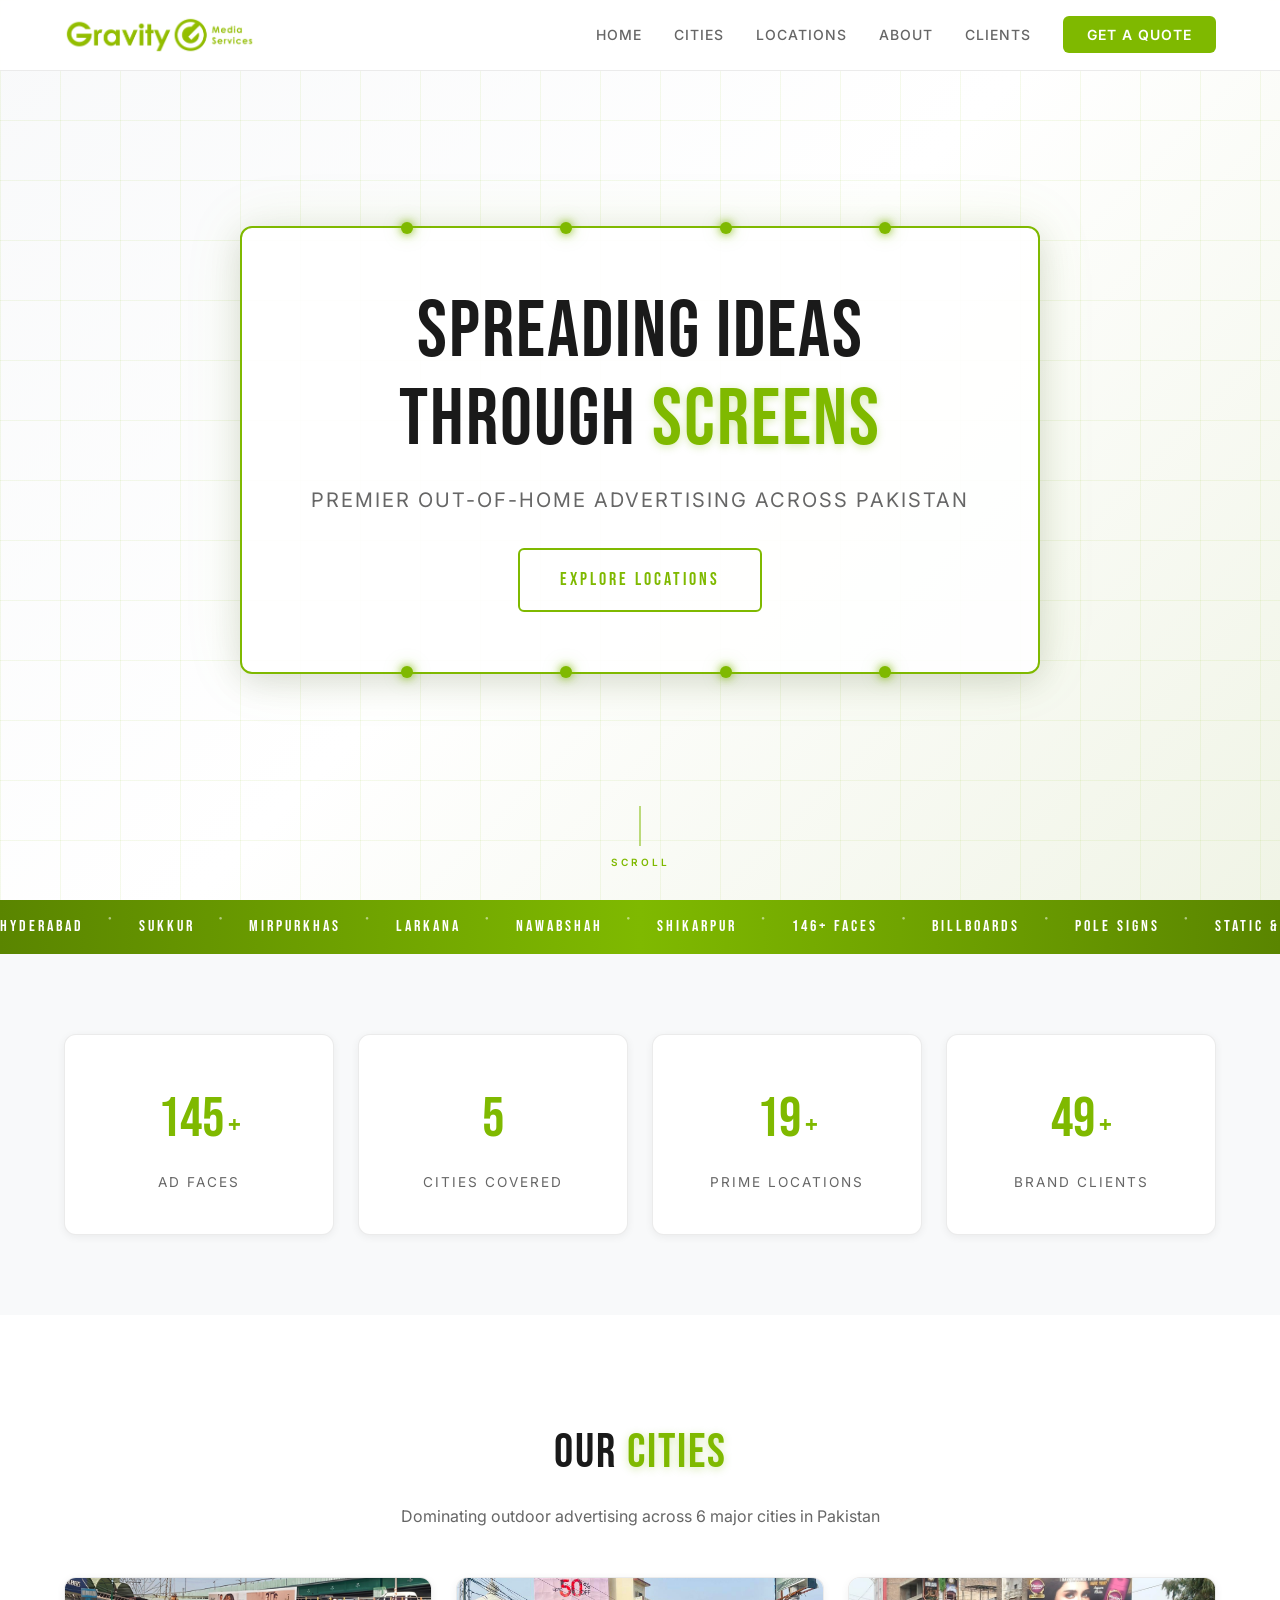
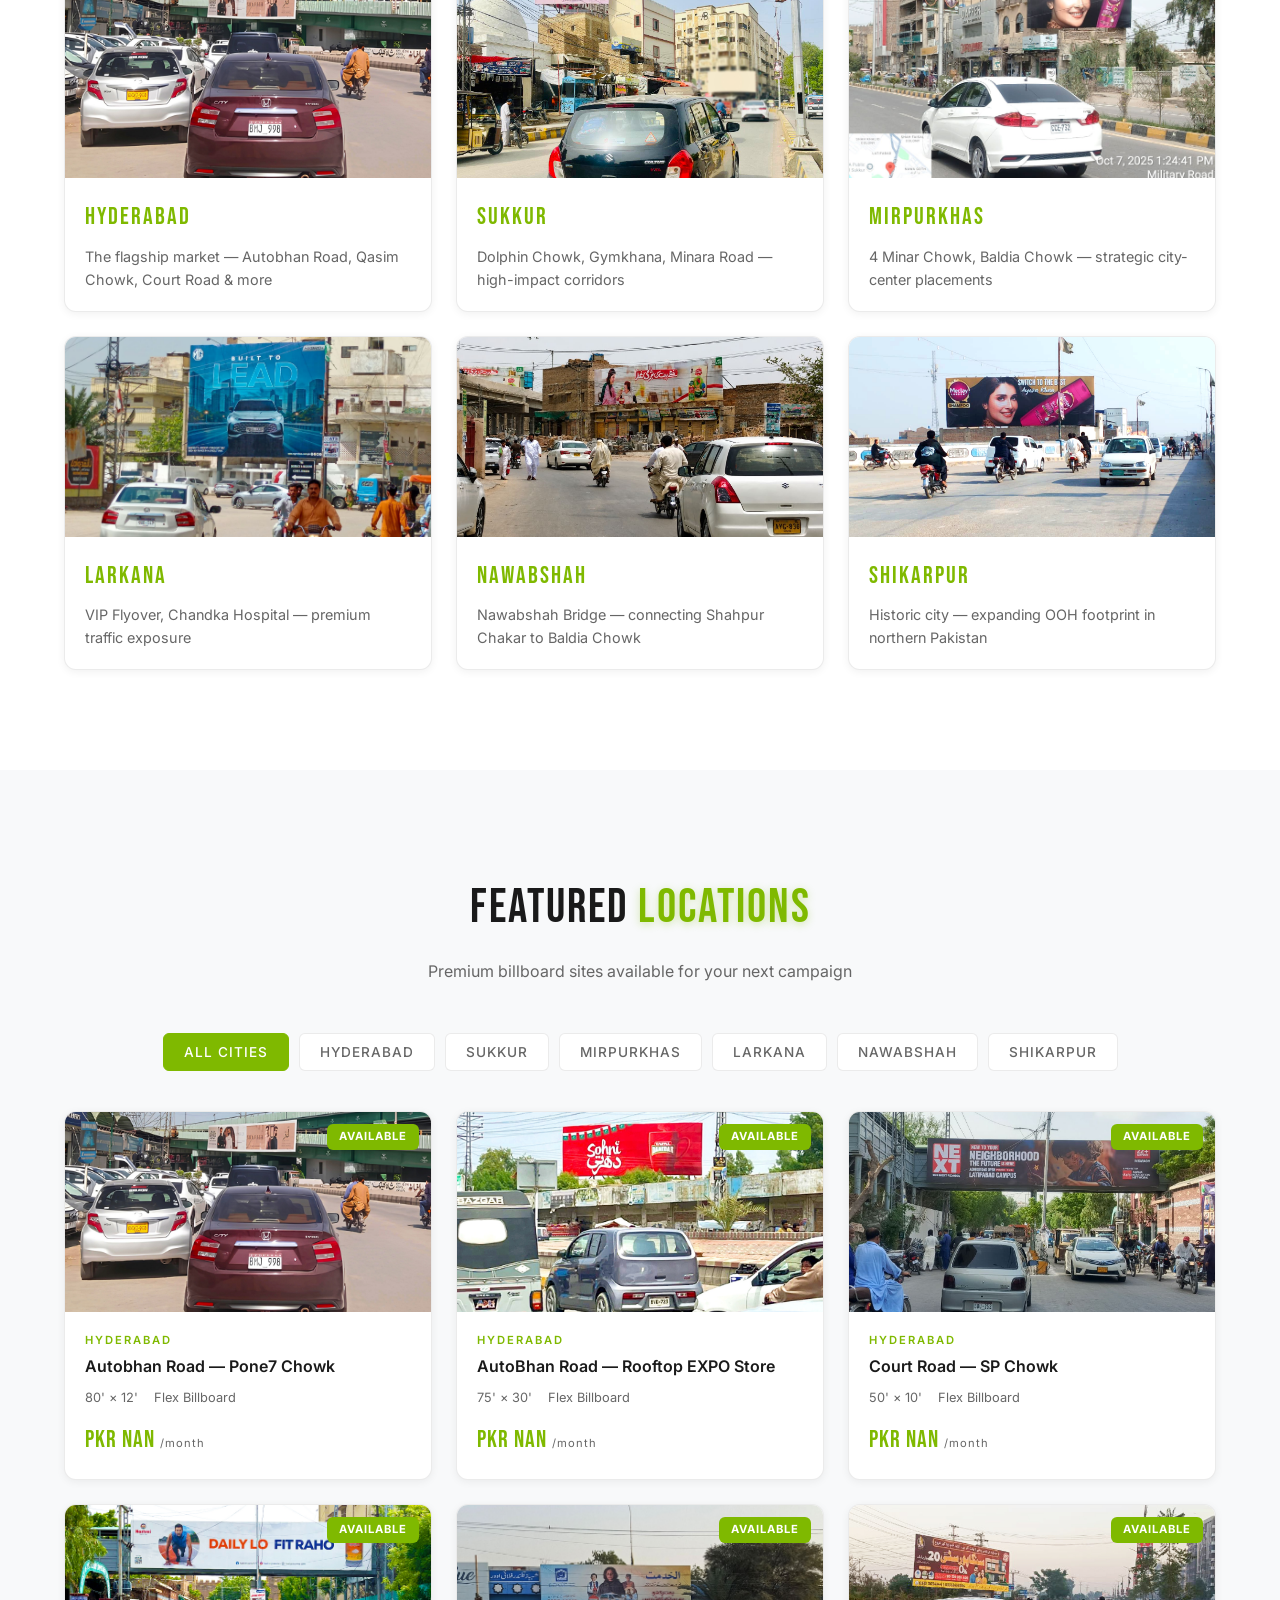
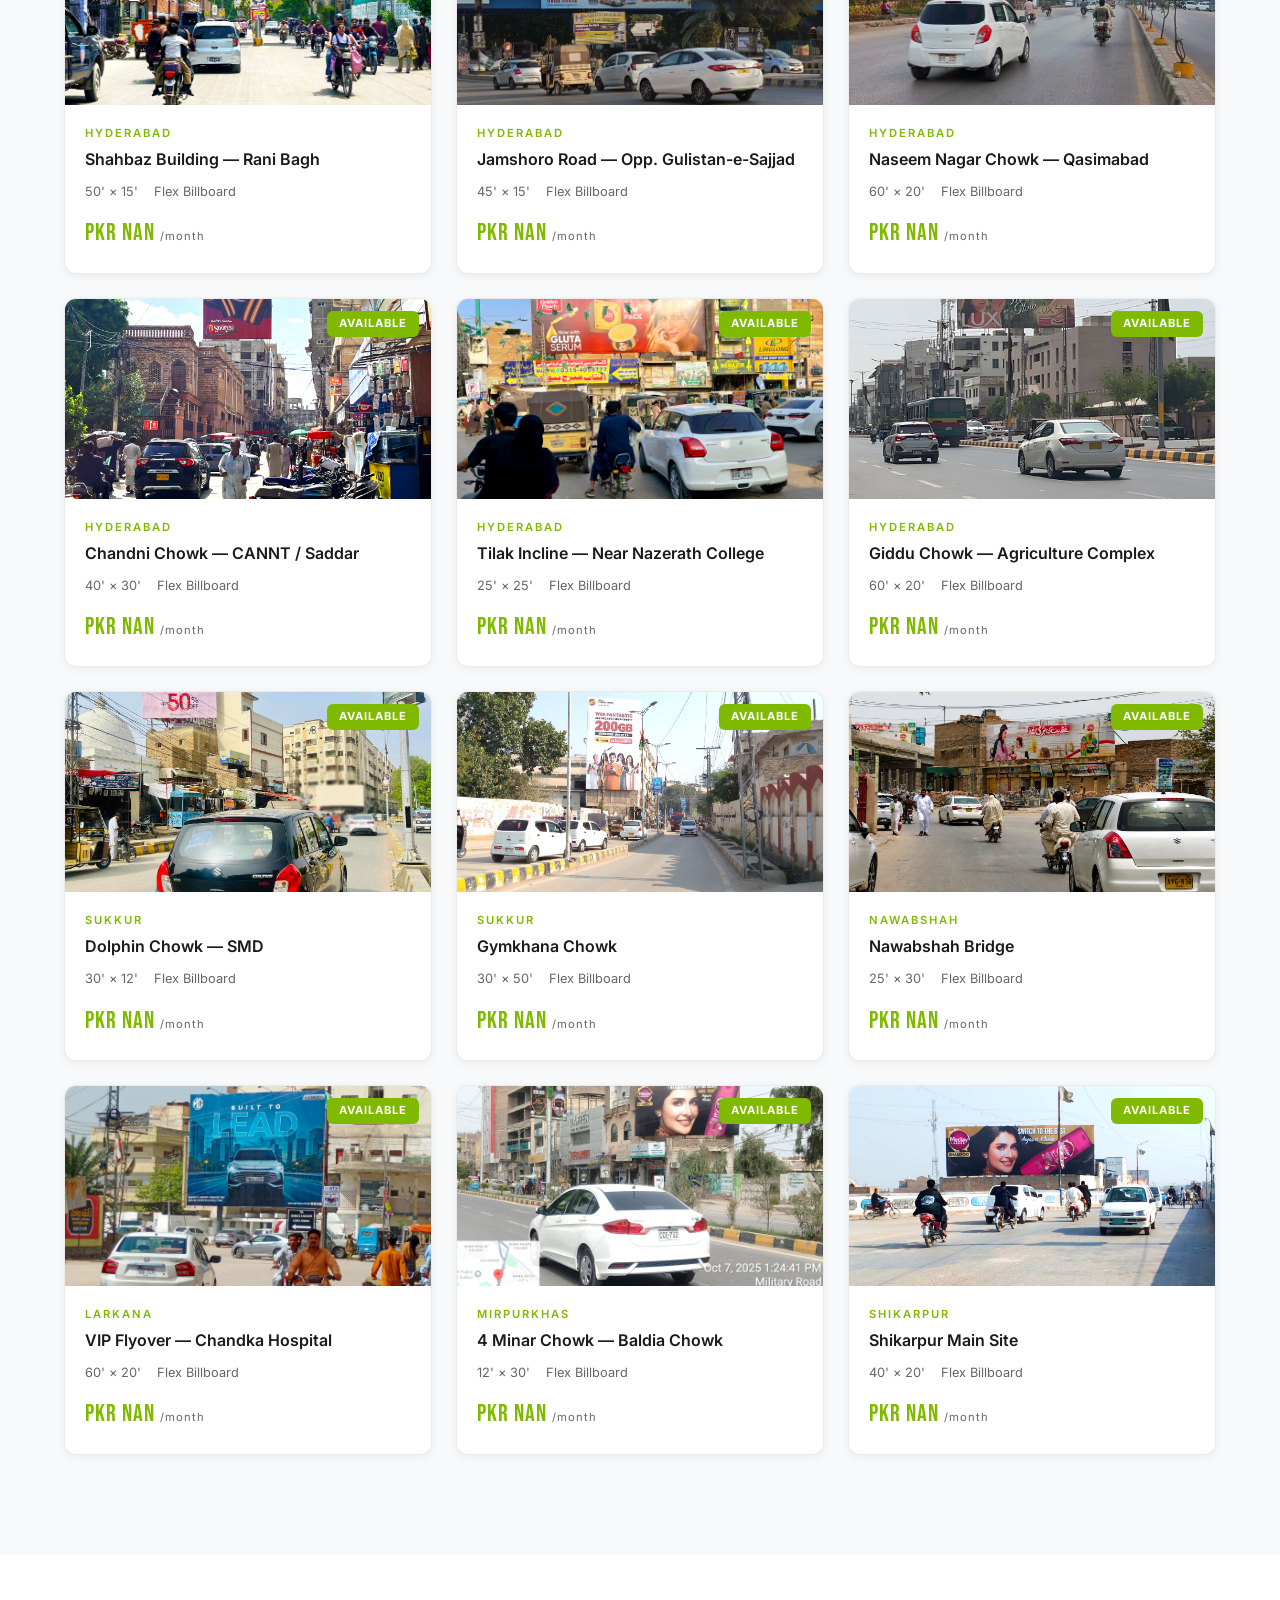
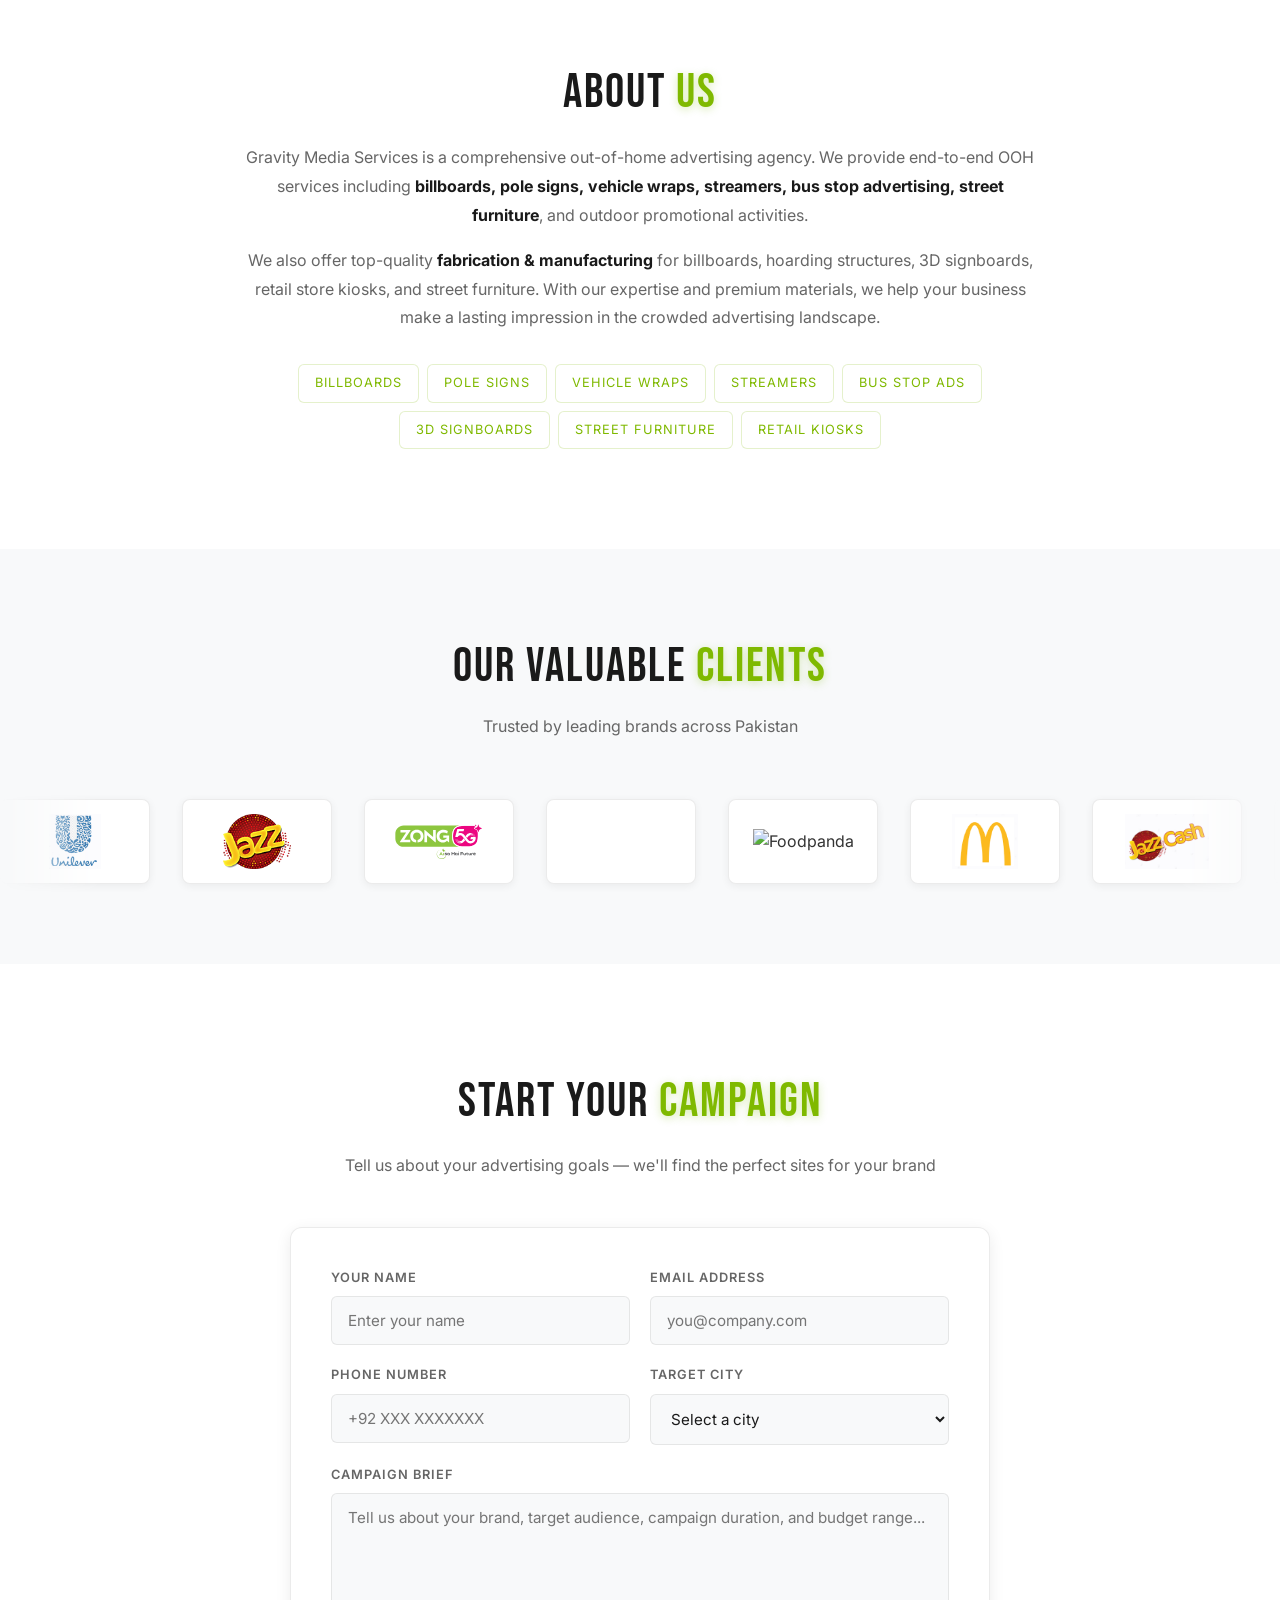
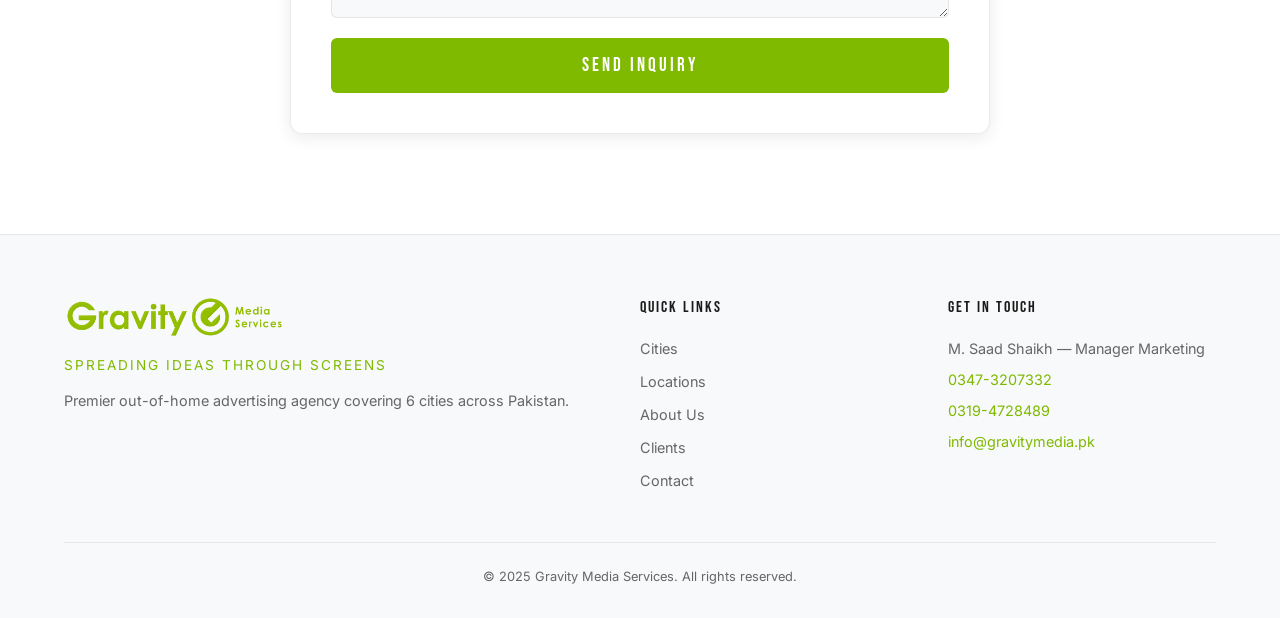
==== commit fb82890c: "Swap text logo for brand logo image (nav + footer) with tight-cropped variant" ====
--- a/index.html
+++ b/index.html
@@ -16,9 +16,7 @@
 <nav class="navbar" id="navbar">
     <div class="nav-container">
         <a href="#" class="nav-logo">
-            <span class="logo-icon">&#10003;</span>
-            <span class="logo-text">Gravity</span>
-            <span class="logo-sub">Media Services</span>
+            <img src="images/logo-crop.png" alt="Gravity Media Services">
         </a>
         <ul class="nav-links" id="navLinks">
             <li><a href="#hero">Home</a></li>
@@ -343,8 +341,7 @@
         <div class="footer-grid">
             <div class="footer-brand">
                 <div class="footer-logo">
-                    <span class="logo-icon">&#10003;</span>
-                    <span>Gravity Media Services</span>
+                    <img src="images/logo-crop.png" alt="Gravity Media Services">
                 </div>
                 <p class="footer-tagline">Spreading Ideas Through Screens</p>
                 <p class="footer-desc">Premier out-of-home advertising agency covering 6 cities across Pakistan.</p>
--- a/styles.css
+++ b/styles.css
@@ -50,15 +50,8 @@
     height: 70px;
 }
 .nav-logo { display: flex; align-items: center; gap: 8px; }
-.logo-icon {
-    width: 36px; height: 36px; border-radius: 50%;
-    background: var(--primary); color: #fff;
-    display: flex; align-items: center; justify-content: center;
-    font-weight: 700; font-size: 18px;
-}
-.logo-text { font-family: 'Bebas Neue', cursive; font-size: 24px; color: var(--primary); letter-spacing: 3px; }
-.logo-sub { font-size: 11px; color: var(--text-secondary); letter-spacing: 1px; display: none; }
-@media(min-width:600px) { .logo-sub { display: inline; } }
+.nav-logo img { height: 38px; width: auto; display: block; }
+@media(max-width:768px) { .nav-logo img { height: 30px; } }
 .nav-links {
     display: flex; align-items: center; gap: 32px; list-style: none;
 }
@@ -540,9 +533,9 @@
 }
 .footer-logo {
     display: flex; align-items: center; gap: 10px;
-    font-family: 'Bebas Neue', cursive; font-size: 1.5rem;
-    color: var(--primary); letter-spacing: 2px; margin-bottom: 12px;
-}
+    margin-bottom: 16px;
+}
+.footer-logo img { height: 44px; width: auto; display: block; }
 .footer-tagline {
     font-size: 0.85rem; color: var(--primary); letter-spacing: 2px;
     text-transform: uppercase; margin-bottom: 12px;
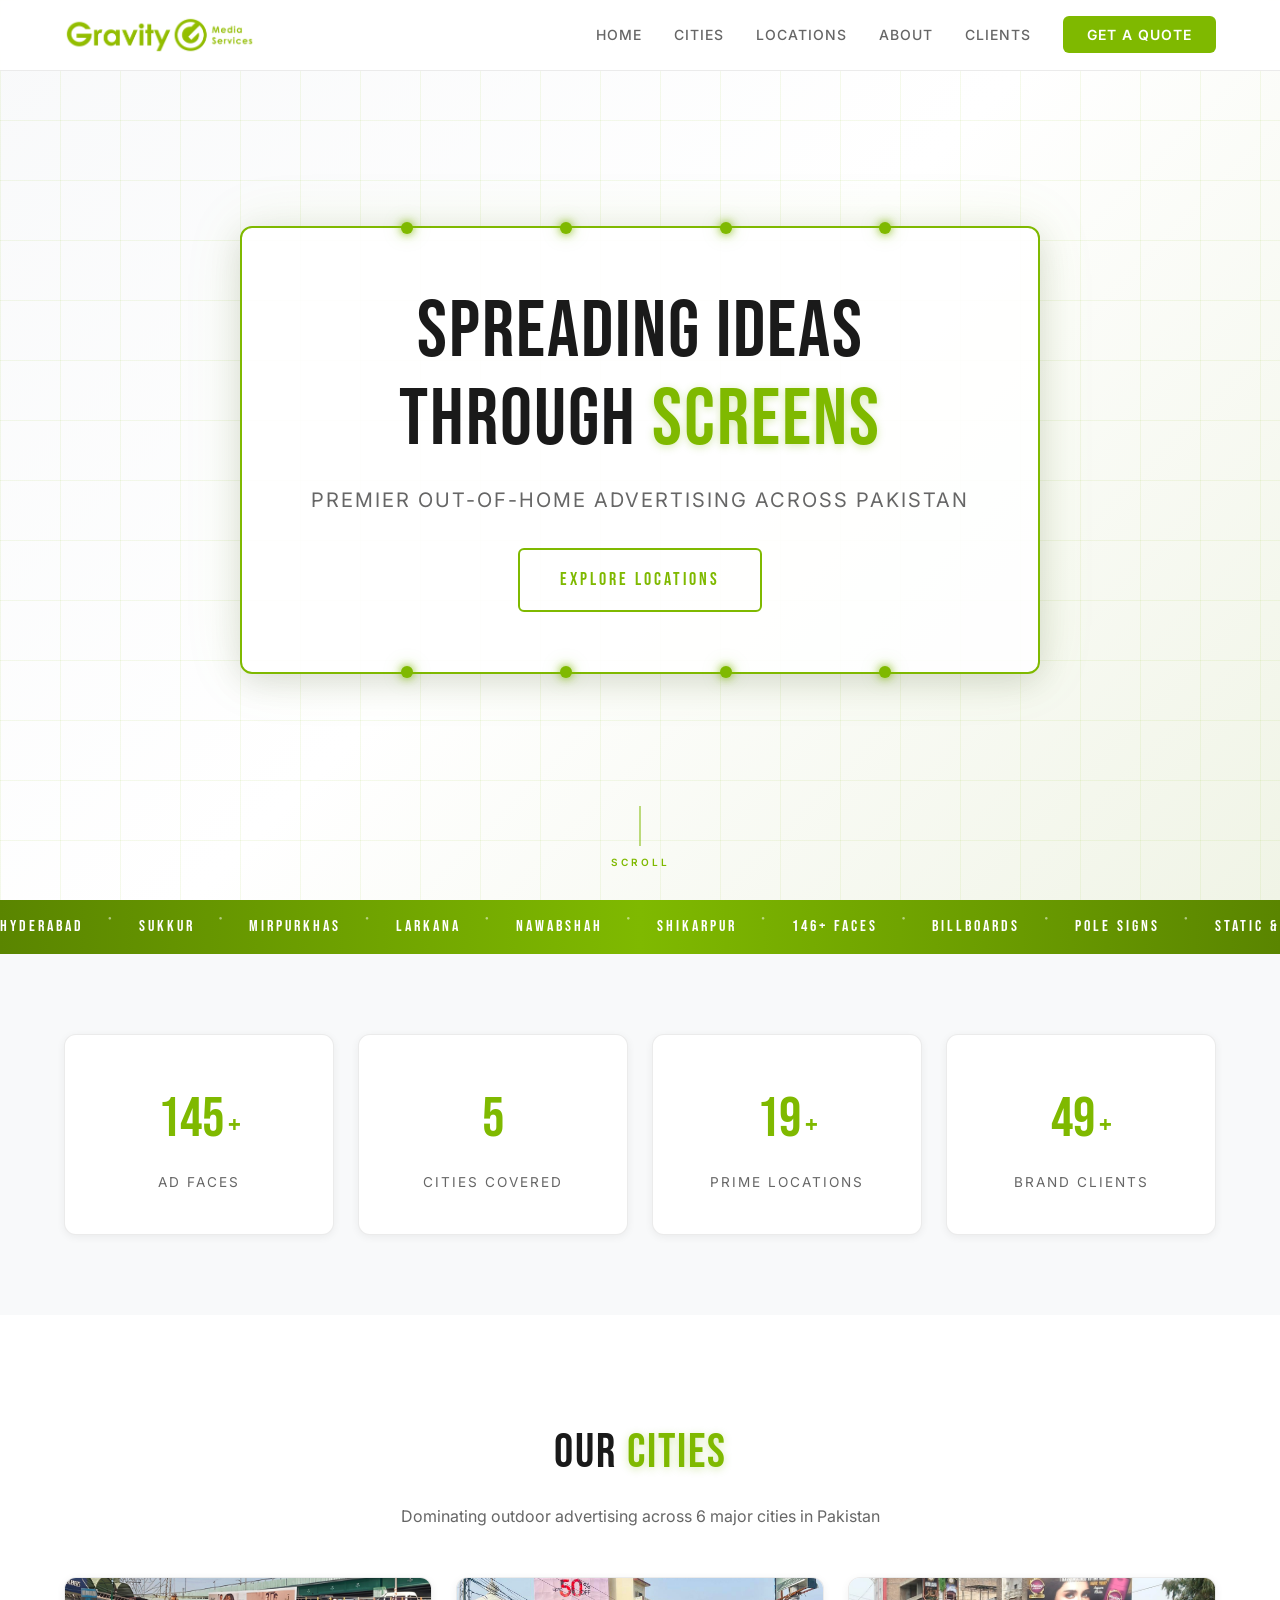
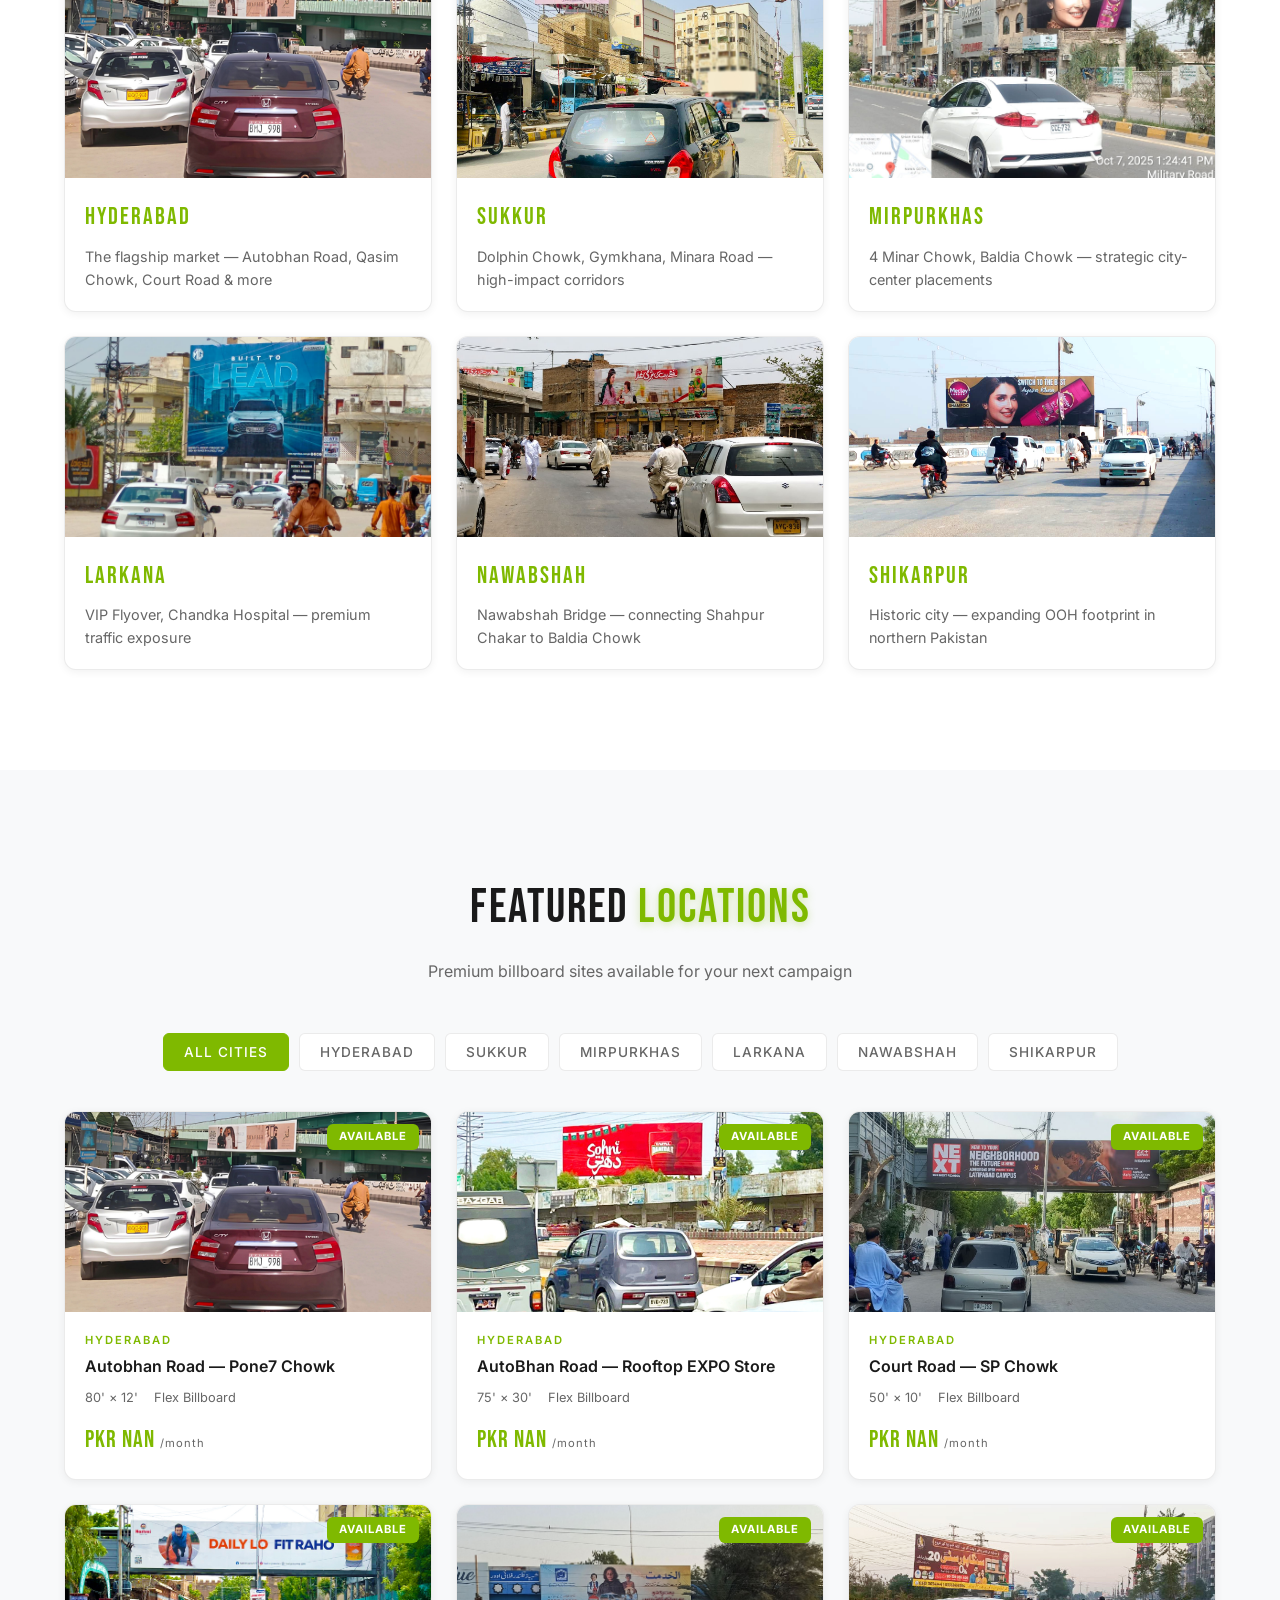
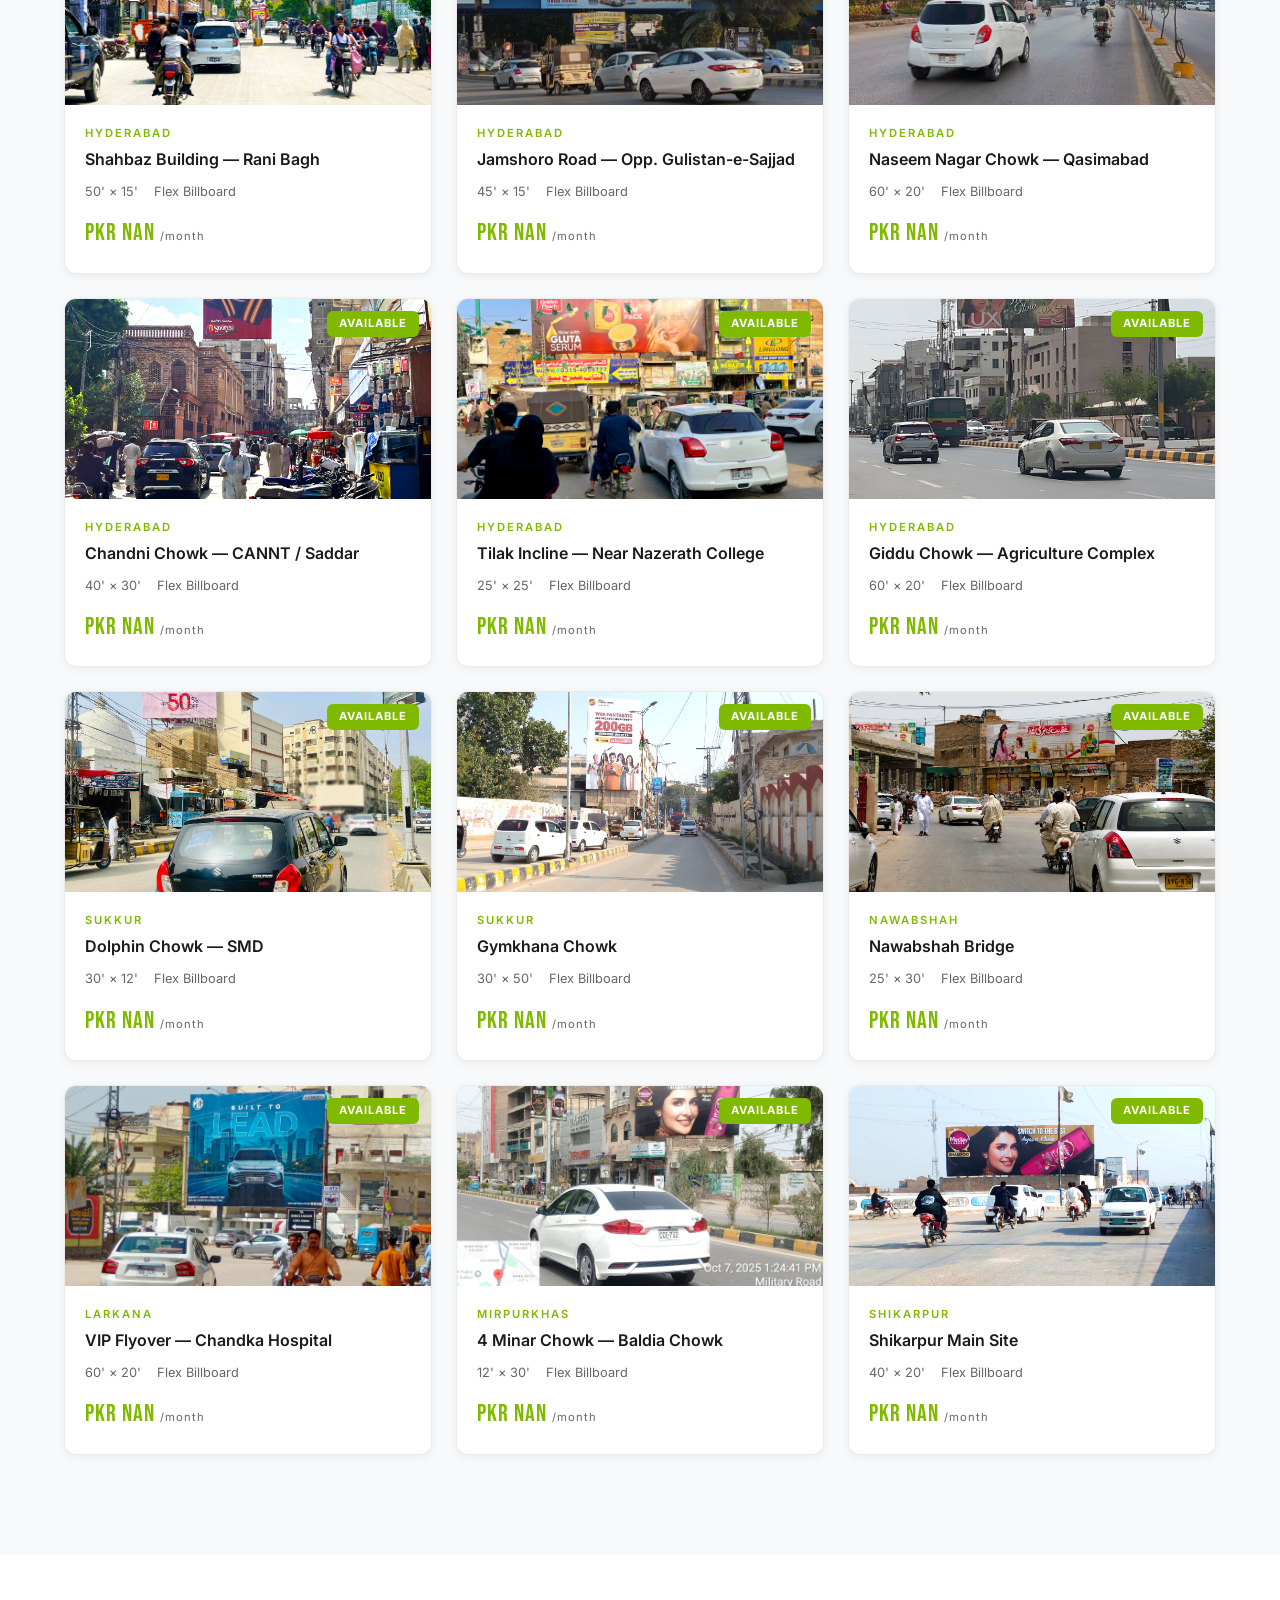
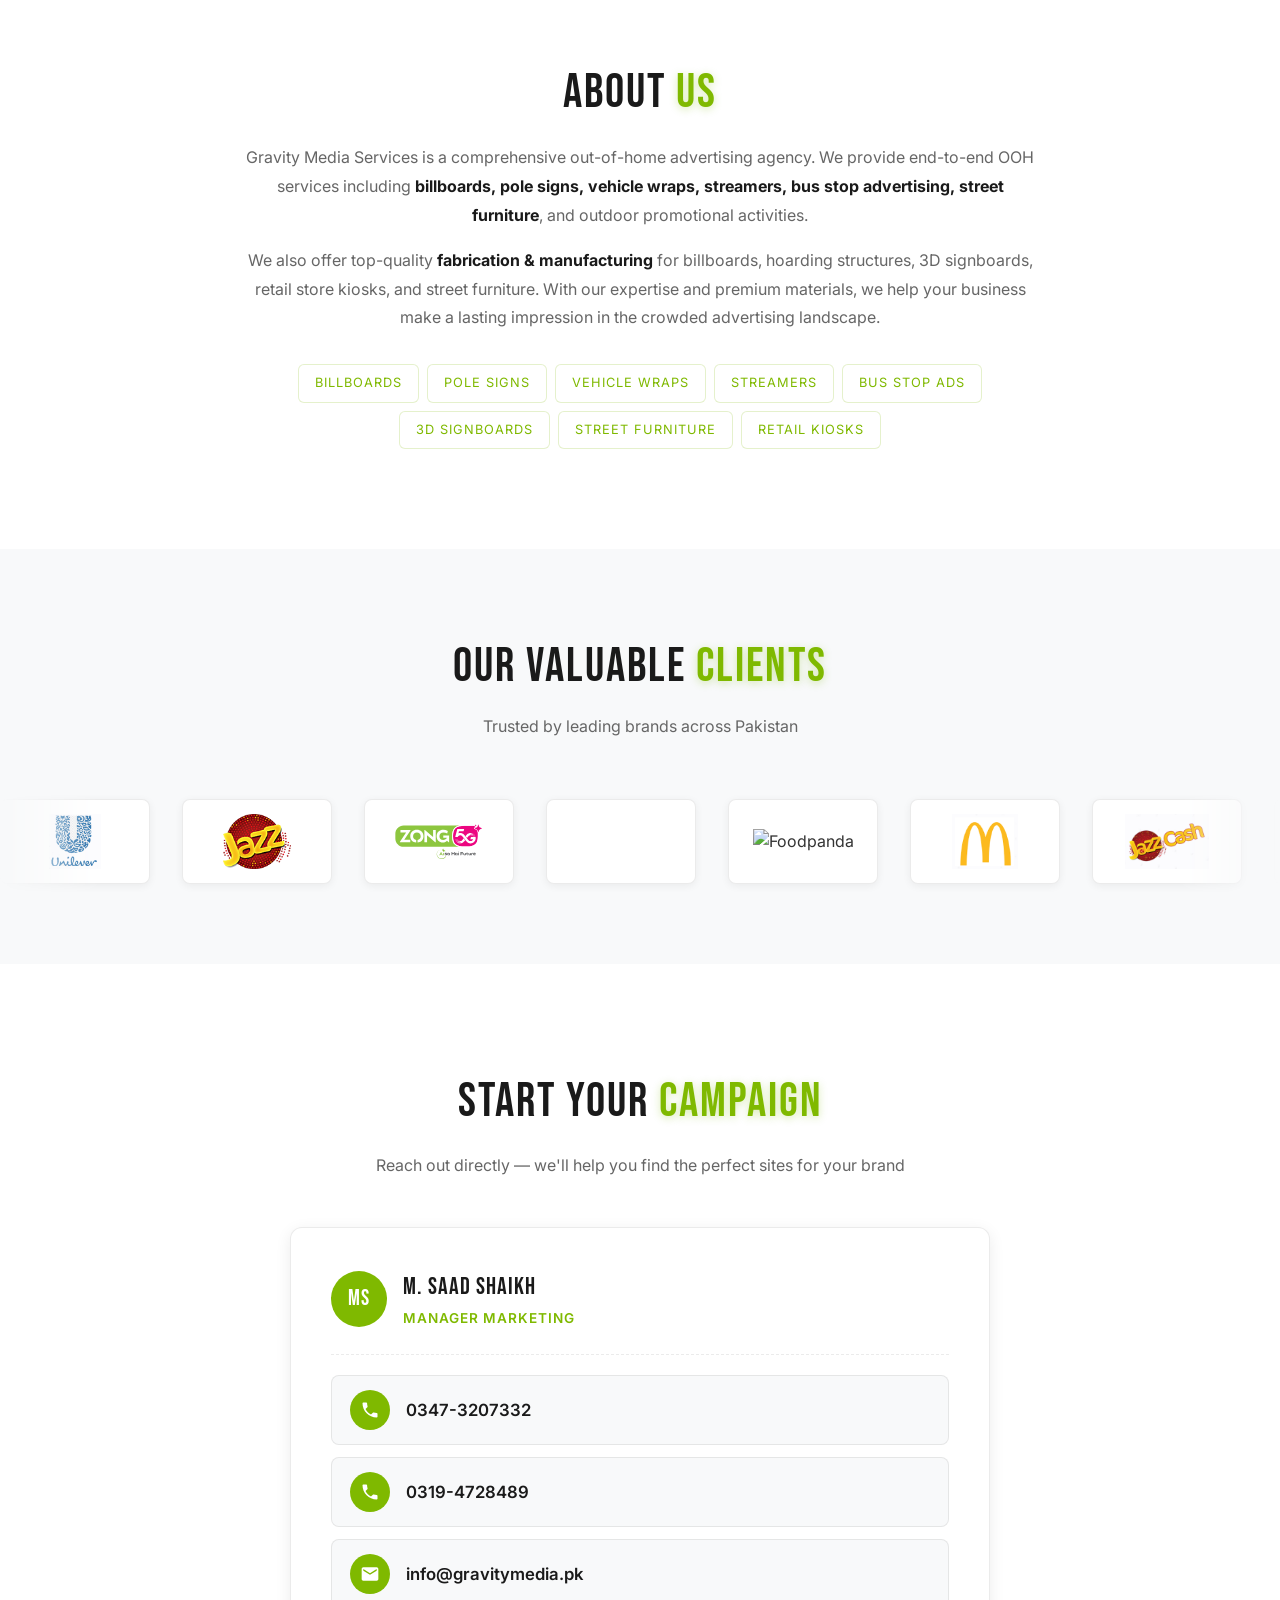
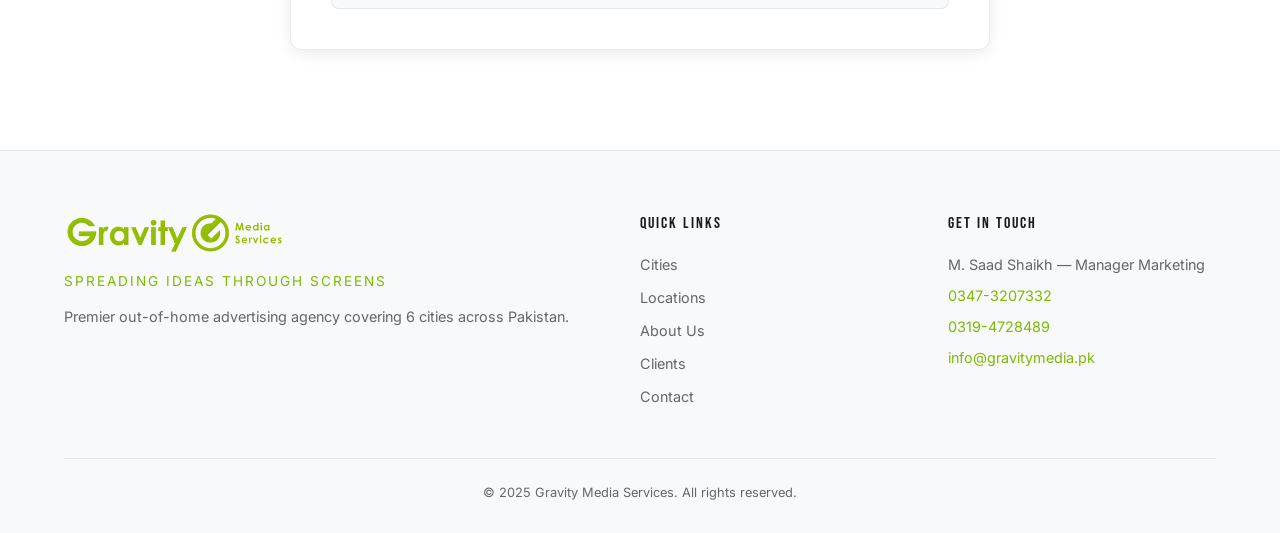
==== commit f505fceb: "Replace inquiry form with direct contact card (Saad Shaikh, phones, email)" ====
--- a/index.html
+++ b/index.html
@@ -290,48 +290,34 @@
 <section class="contact-section" id="contact">
     <div class="container">
         <h2 class="section-title">START YOUR <span class="text-glow">CAMPAIGN</span></h2>
-        <p class="section-sub">Tell us about your advertising goals — we'll find the perfect sites for your brand</p>
-        <form class="contact-form" id="contactForm">
-            <div class="form-row">
-                <div class="form-group">
-                    <label for="name">Your Name</label>
-                    <input type="text" id="name" name="name" required placeholder="Enter your name">
-                </div>
-                <div class="form-group">
-                    <label for="email">Email Address</label>
-                    <input type="email" id="email" name="email" required placeholder="you@company.com">
-                </div>
-            </div>
-            <div class="form-row">
-                <div class="form-group">
-                    <label for="phone">Phone Number</label>
-                    <input type="tel" id="phone" name="phone" placeholder="+92 XXX XXXXXXX">
-                </div>
-                <div class="form-group">
-                    <label for="city-select">Target City</label>
-                    <select id="city-select" name="city">
-                        <option value="">Select a city</option>
-                        <option value="hyderabad">Hyderabad</option>
-                        <option value="sukkur">Sukkur</option>
-                        <option value="mirpurkhas">Mirpurkhas</option>
-                        <option value="larkana">Larkana</option>
-                        <option value="nawabshah">Nawabshah</option>
-                        <option value="shikarpur">Shikarpur</option>
-                        <option value="multiple">Multiple Cities</option>
-                    </select>
-                </div>
-            </div>
-            <div class="form-group full-width">
-                <label for="brief">Campaign Brief</label>
-                <textarea id="brief" name="brief" rows="5" placeholder="Tell us about your brand, target audience, campaign duration, and budget range..."></textarea>
-            </div>
-            <button type="submit" class="submit-btn">Send Inquiry</button>
-            <div class="form-success" id="formSuccess">
-                <div class="success-icon">&#10003;</div>
-                <h3>Thank You!</h3>
-                <p>Your inquiry has been received. Our team will get back to you within 24 hours.</p>
-            </div>
-        </form>
+        <p class="section-sub">Reach out directly — we'll help you find the perfect sites for your brand</p>
+        <div class="contact-card">
+            <div class="contact-person">
+                <div class="contact-avatar">MS</div>
+                <div>
+                    <h3>M. Saad Shaikh</h3>
+                    <p class="contact-role">Manager Marketing</p>
+                </div>
+            </div>
+            <a href="tel:03473207332" class="contact-row">
+                <span class="contact-icon" aria-hidden="true">
+                    <svg viewBox="0 0 24 24" fill="currentColor"><path d="M6.62 10.79c1.44 2.83 3.76 5.14 6.59 6.59l2.2-2.2c.27-.27.67-.36 1.02-.24 1.12.37 2.33.57 3.57.57.55 0 1 .45 1 1V20c0 .55-.45 1-1 1-9.39 0-17-7.61-17-17 0-.55.45-1 1-1h3.5c.55 0 1 .45 1 1 0 1.25.2 2.45.57 3.57.11.35.03.74-.25 1.02l-2.2 2.2z"/></svg>
+                </span>
+                <span class="contact-label">0347-3207332</span>
+            </a>
+            <a href="tel:03194728489" class="contact-row">
+                <span class="contact-icon" aria-hidden="true">
+                    <svg viewBox="0 0 24 24" fill="currentColor"><path d="M6.62 10.79c1.44 2.83 3.76 5.14 6.59 6.59l2.2-2.2c.27-.27.67-.36 1.02-.24 1.12.37 2.33.57 3.57.57.55 0 1 .45 1 1V20c0 .55-.45 1-1 1-9.39 0-17-7.61-17-17 0-.55.45-1 1-1h3.5c.55 0 1 .45 1 1 0 1.25.2 2.45.57 3.57.11.35.03.74-.25 1.02l-2.2 2.2z"/></svg>
+                </span>
+                <span class="contact-label">0319-4728489</span>
+            </a>
+            <a href="mailto:info@gravitymedia.pk" class="contact-row">
+                <span class="contact-icon" aria-hidden="true">
+                    <svg viewBox="0 0 24 24" fill="currentColor"><path d="M20 4H4c-1.1 0-1.99.9-1.99 2L2 18c0 1.1.9 2 2 2h16c1.1 0 2-.9 2-2V6c0-1.1-.9-2-2-2zm0 4l-8 5-8-5V6l8 5 8-5v2z"/></svg>
+                </span>
+                <span class="contact-label">info@gravitymedia.pk</span>
+            </a>
+        </div>
     </div>
 </section>
 
--- a/styles.css
+++ b/styles.css
@@ -457,69 +457,52 @@
 
 /* === CONTACT === */
 .contact-section { padding: 100px 0; background: var(--bg-white); }
-.contact-form {
+.contact-card {
     max-width: 700px; margin: 0 auto;
     border: 1px solid var(--border-light); border-radius: 12px;
     padding: 40px; background: var(--bg-card);
-    position: relative;
     box-shadow: var(--shadow-md);
-}
-.form-row { display: grid; grid-template-columns: 1fr 1fr; gap: 20px; margin-bottom: 20px; }
-.form-group { display: flex; flex-direction: column; }
-.form-group.full-width { margin-bottom: 20px; }
-.form-group label {
-    font-size: 0.8rem; font-weight: 600; letter-spacing: 1px;
-    text-transform: uppercase; color: var(--text-secondary);
-    margin-bottom: 8px;
-}
-.form-group input,
-.form-group select,
-.form-group textarea {
-    background: var(--bg-light); border: 1px solid var(--border-light);
-    border-radius: 6px; padding: 14px 16px;
-    color: var(--text-primary); font-family: 'Inter', sans-serif;
-    font-size: 0.95rem; transition: border-color 0.3s;
-    outline: none;
-}
-.form-group input:focus,
-.form-group select:focus,
-.form-group textarea:focus {
+    display: flex; flex-direction: column; gap: 12px;
+}
+.contact-person {
+    display: flex; align-items: center; gap: 16px;
+    padding-bottom: 24px; margin-bottom: 8px;
+    border-bottom: 1px dashed var(--border-light);
+}
+.contact-avatar {
+    width: 56px; height: 56px; border-radius: 50%;
+    background: var(--primary); color: #fff; flex-shrink: 0;
+    display: flex; align-items: center; justify-content: center;
+    font-family: 'Bebas Neue', cursive; font-size: 1.4rem; letter-spacing: 1px;
+}
+.contact-person h3 {
+    font-size: 1.5rem; color: var(--text-primary); margin: 0 0 2px;
+    font-family: 'Bebas Neue', cursive; letter-spacing: 1px;
+}
+.contact-role {
+    color: var(--primary); font-size: 0.85rem; font-weight: 600;
+    letter-spacing: 1px; text-transform: uppercase; margin: 0;
+}
+.contact-row {
+    display: flex; align-items: center; gap: 16px;
+    padding: 14px 18px; border-radius: 8px;
+    border: 1px solid var(--border-light); background: var(--bg-light);
+    color: var(--text-primary); text-decoration: none;
+    font-size: 1.05rem; font-weight: 600; transition: all 0.3s;
+}
+.contact-row:hover {
     border-color: var(--primary);
-    box-shadow: 0 0 0 3px var(--primary-glow);
-}
-.form-group select { cursor: pointer; }
-.form-group textarea { resize: vertical; }
-.submit-btn {
-    width: 100%; padding: 16px; background: var(--primary);
-    color: #fff; font-family: 'Bebas Neue', cursive; font-size: 1.2rem;
-    letter-spacing: 3px; border: none; border-radius: 6px;
-    cursor: pointer; transition: all 0.3s;
-}
-.submit-btn:hover {
-    background: var(--primary-dark);
     box-shadow: 0 4px 16px var(--primary-glow);
     transform: translateY(-1px);
 }
-.form-success {
-    display: none; position: absolute; inset: 0;
-    background: var(--bg-card); border-radius: 12px;
-    flex-direction: column; align-items: center; justify-content: center;
-    text-align: center; padding: 40px;
-}
-.form-success.show { display: flex; }
-.success-icon {
-    width: 64px; height: 64px; border-radius: 50%;
-    background: var(--primary); color: #fff;
+.contact-icon {
+    width: 40px; height: 40px; border-radius: 50%;
+    background: var(--primary); color: #fff; flex-shrink: 0;
     display: flex; align-items: center; justify-content: center;
-    font-size: 28px; font-weight: 700; margin-bottom: 20px;
-}
-.form-success h3 {
-    font-size: 2rem; color: var(--primary); margin-bottom: 12px;
-}
-.form-success p { color: var(--text-secondary); }
+}
+.contact-icon svg { width: 20px; height: 20px; }
 @media (max-width: 600px) {
-    .form-row { grid-template-columns: 1fr; }
-    .contact-form { padding: 24px; }
+    .contact-card { padding: 24px; }
 }
 
 /* === FOOTER === */
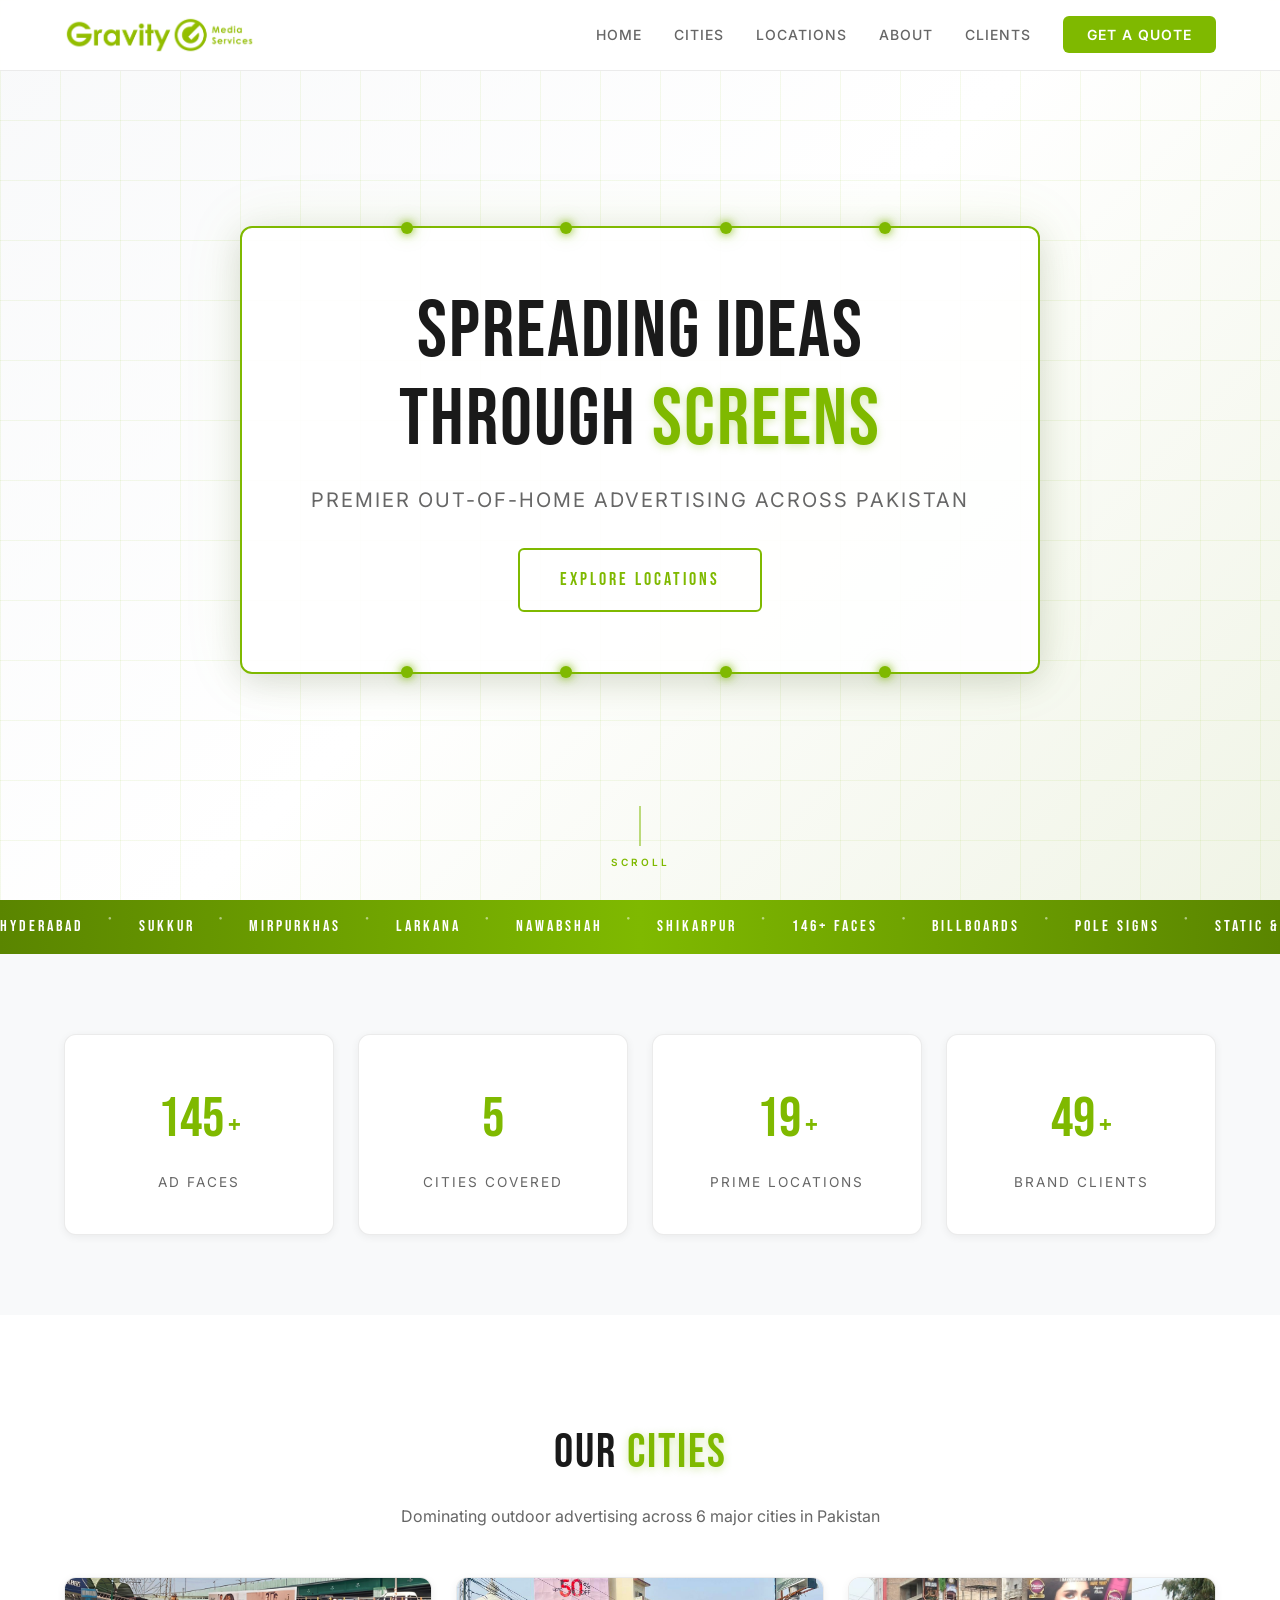
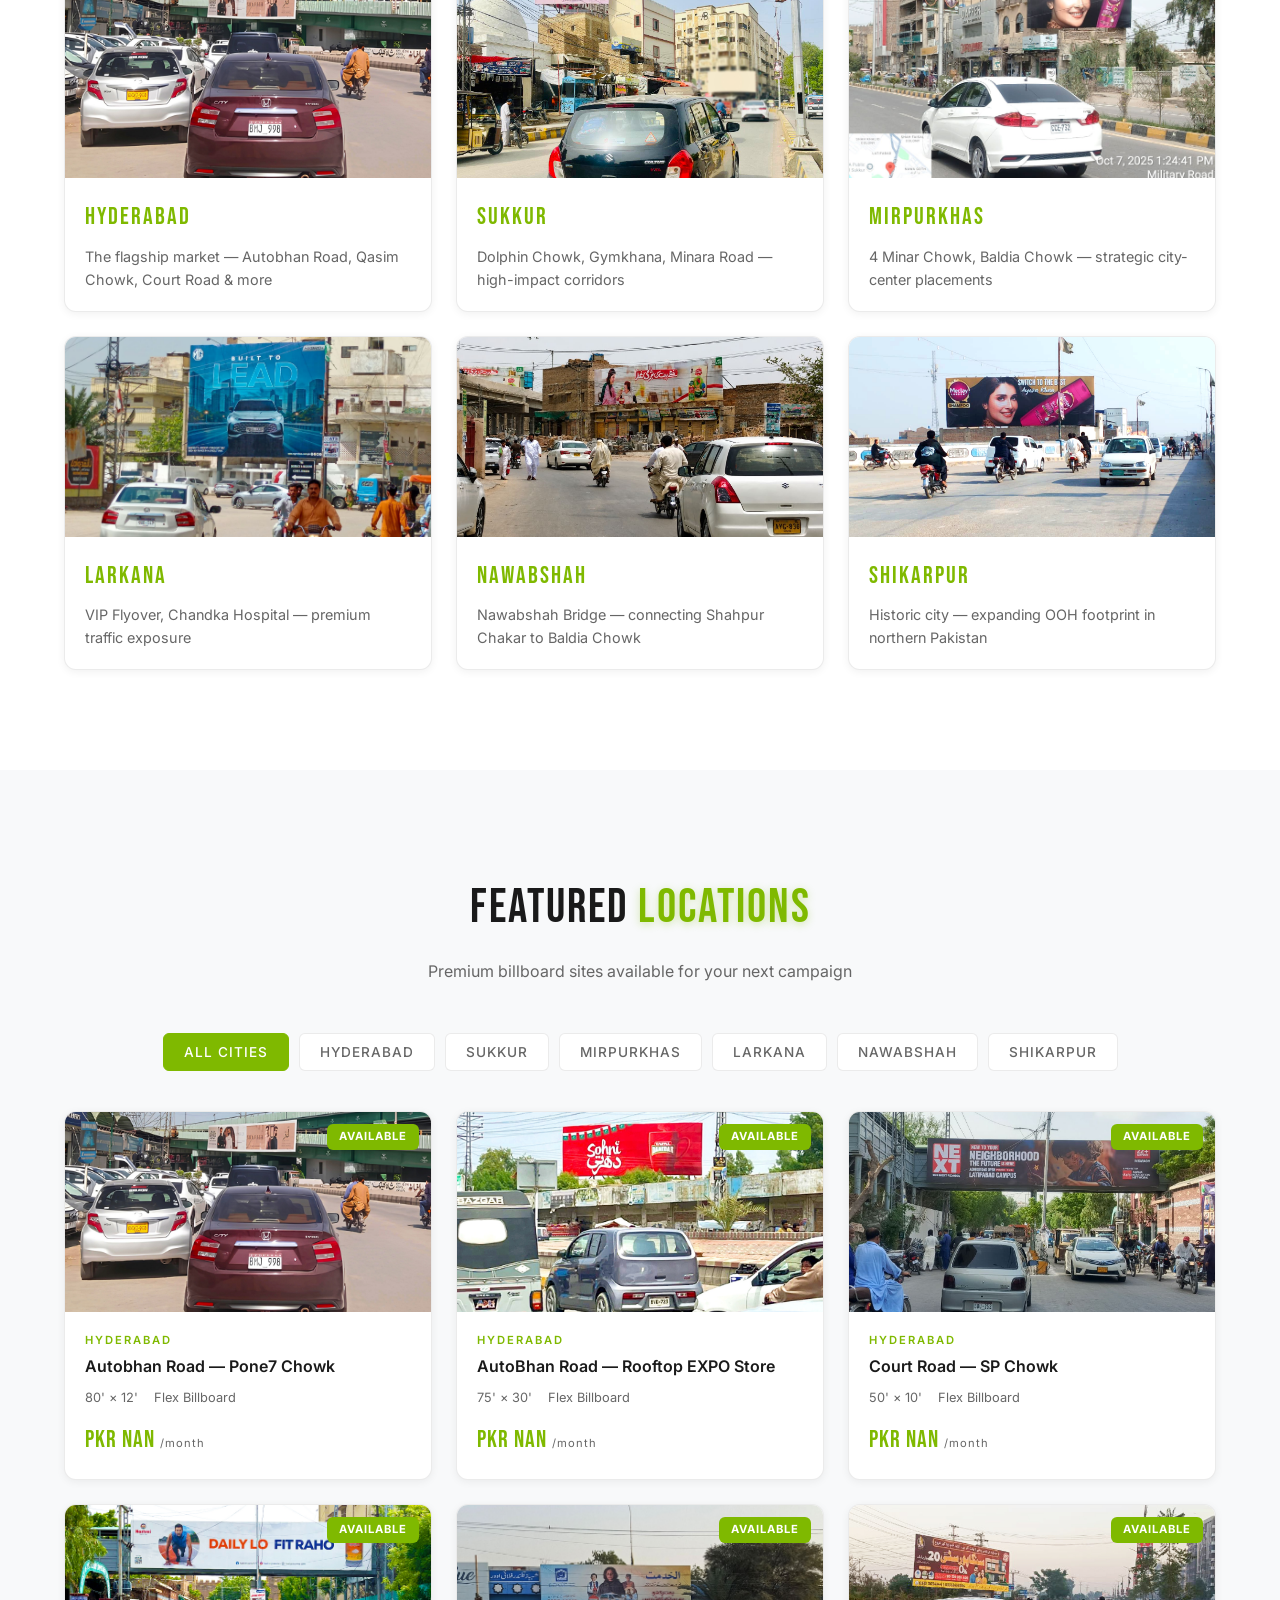
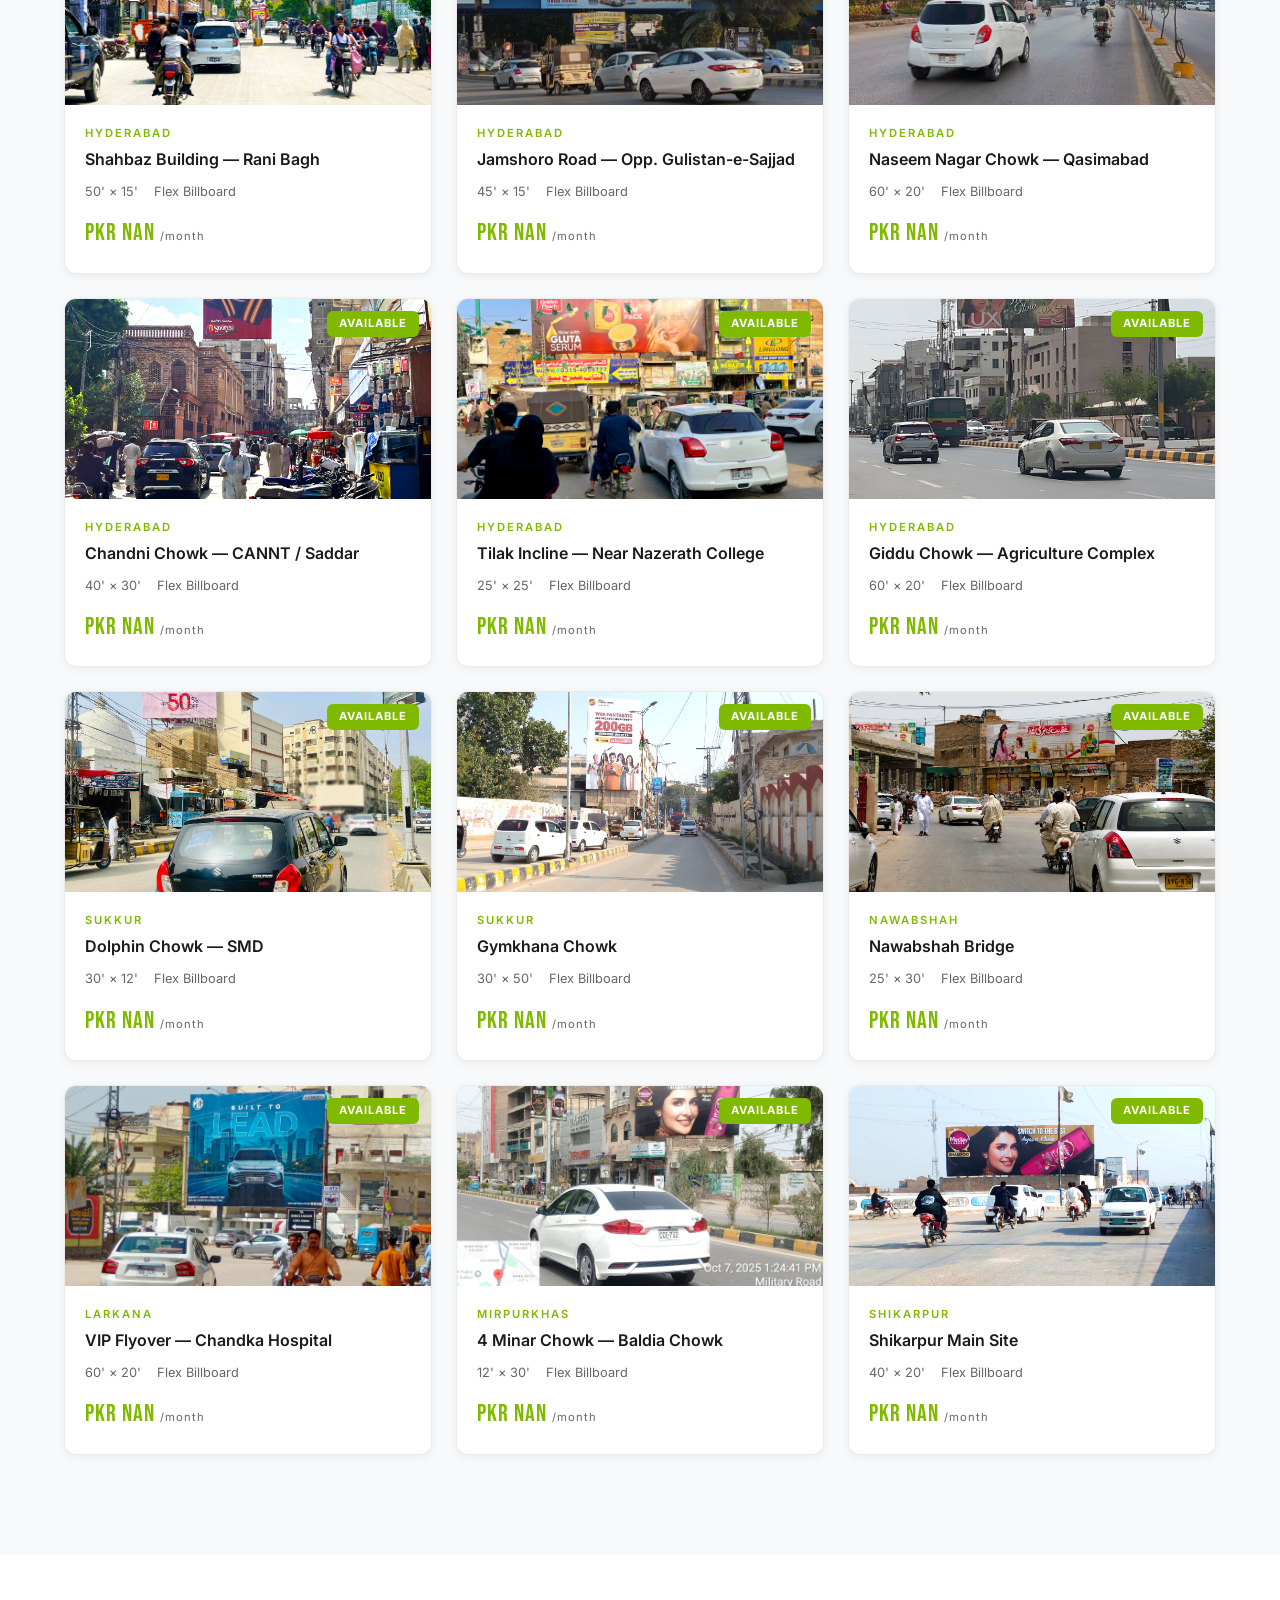
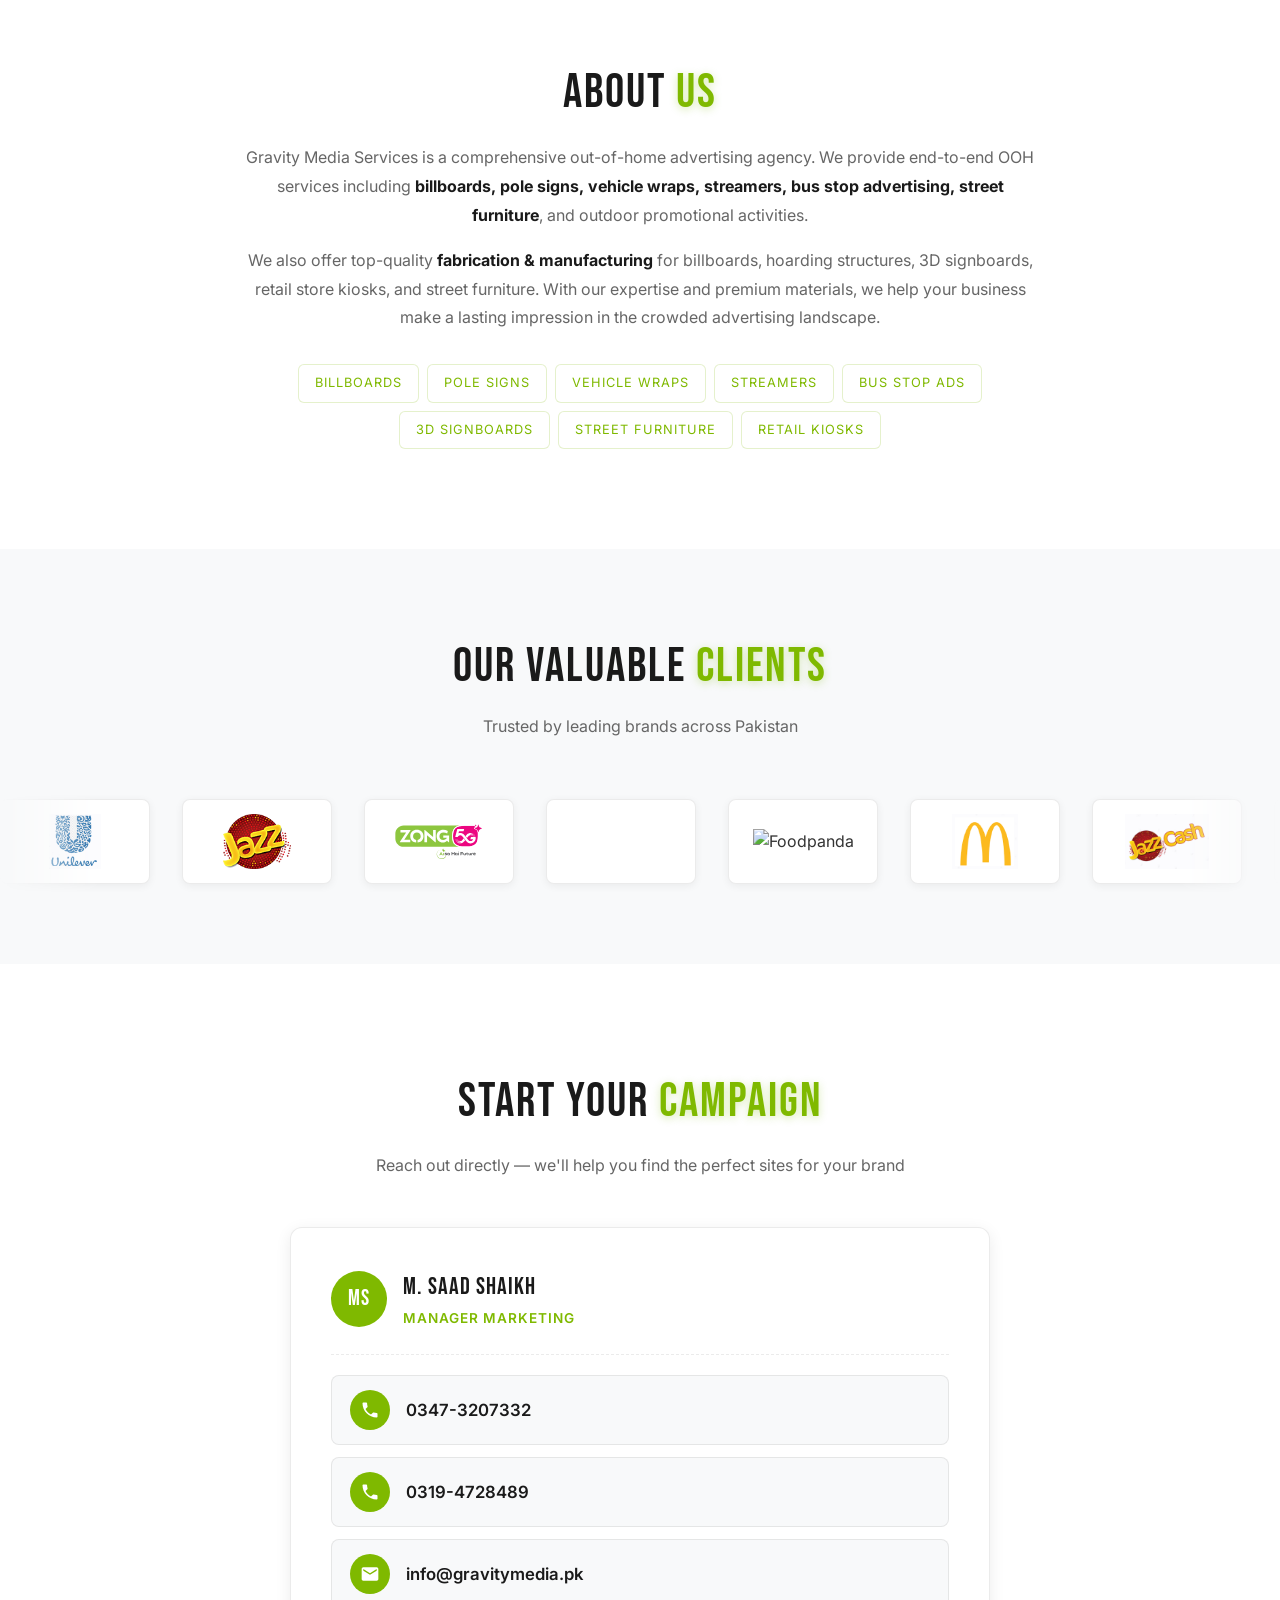
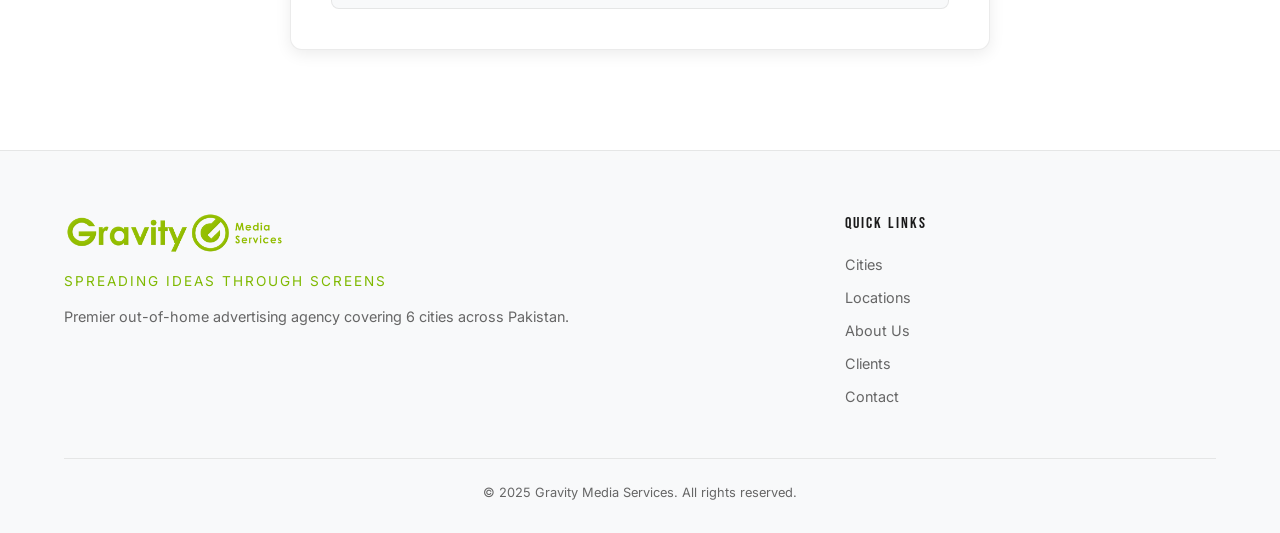
==== commit 7efb99c7: "Remove duplicate Get In Touch contact block from footer (info lives in contact card)" ====
--- a/index.html
+++ b/index.html
@@ -340,13 +340,6 @@
                 <a href="#clients">Clients</a>
                 <a href="#contact">Contact</a>
             </div>
-            <div class="footer-contact">
-                <h4>Get In Touch</h4>
-                <p>M. Saad Shaikh — Manager Marketing</p>
-                <p><a href="tel:03473207332">0347-3207332</a></p>
-                <p><a href="tel:03194728489">0319-4728489</a></p>
-                <p><a href="mailto:info@gravitymedia.pk">info@gravitymedia.pk</a></p>
-            </div>
         </div>
         <div class="footer-bottom">
             <p>&copy; 2025 Gravity Media Services. All rights reserved.</p>
--- a/styles.css
+++ b/styles.css
@@ -511,7 +511,7 @@
     background: var(--bg-light);
 }
 .footer-grid {
-    display: grid; grid-template-columns: 2fr 1fr 1fr; gap: 40px;
+    display: grid; grid-template-columns: 2fr 1fr; gap: 40px;
     margin-bottom: 40px;
 }
 .footer-logo {
@@ -524,7 +524,7 @@
     text-transform: uppercase; margin-bottom: 12px;
 }
 .footer-desc { color: var(--text-secondary); font-size: 0.9rem; }
-.footer-links h4, .footer-contact h4 {
+.footer-links h4 {
     font-size: 1rem; color: var(--text-primary); margin-bottom: 16px;
     letter-spacing: 2px;
 }
@@ -533,11 +533,6 @@
     margin-bottom: 10px; transition: color 0.3s;
 }
 .footer-links a:hover { color: var(--primary); }
-.footer-contact p {
-    color: var(--text-secondary); font-size: 0.9rem; margin-bottom: 8px;
-}
-.footer-contact a { color: var(--primary); transition: opacity 0.3s; }
-.footer-contact a:hover { opacity: 0.8; }
 .footer-bottom {
     border-top: 1px solid var(--border-light); padding-top: 24px;
     text-align: center;
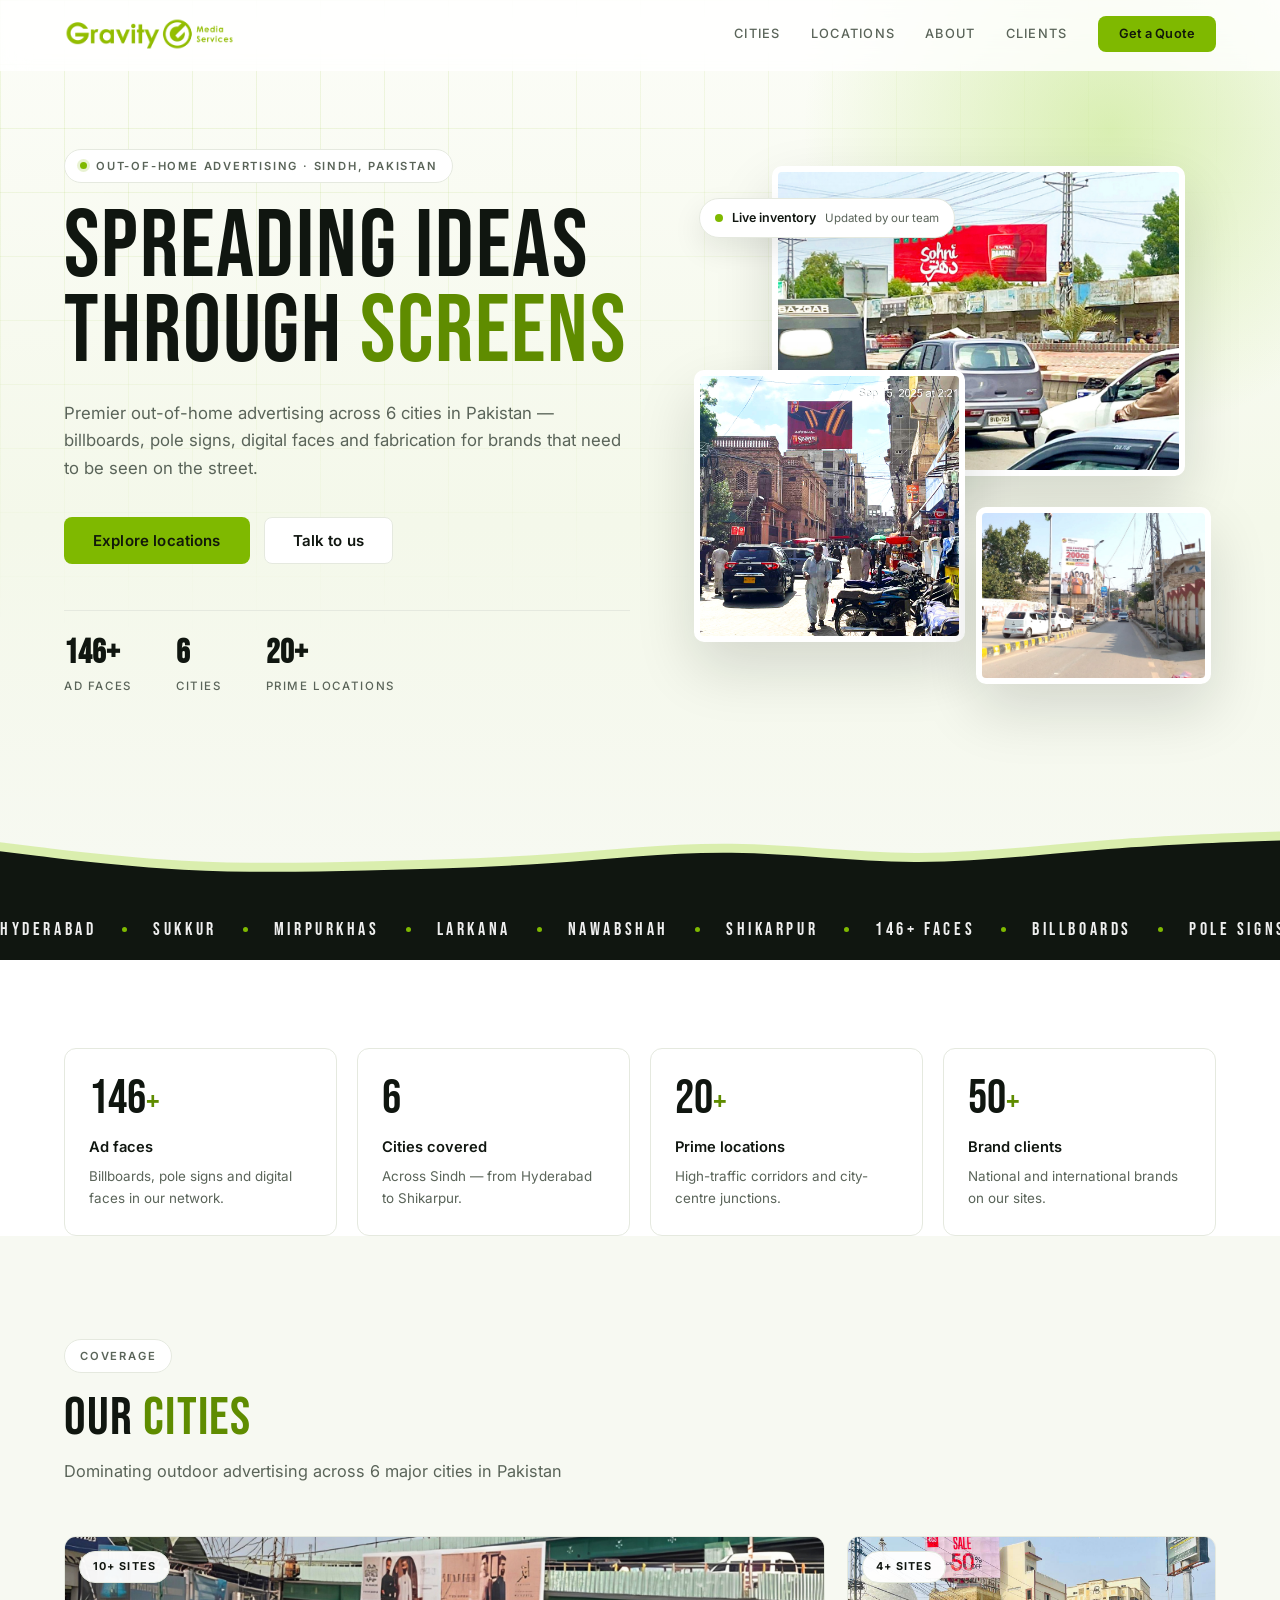
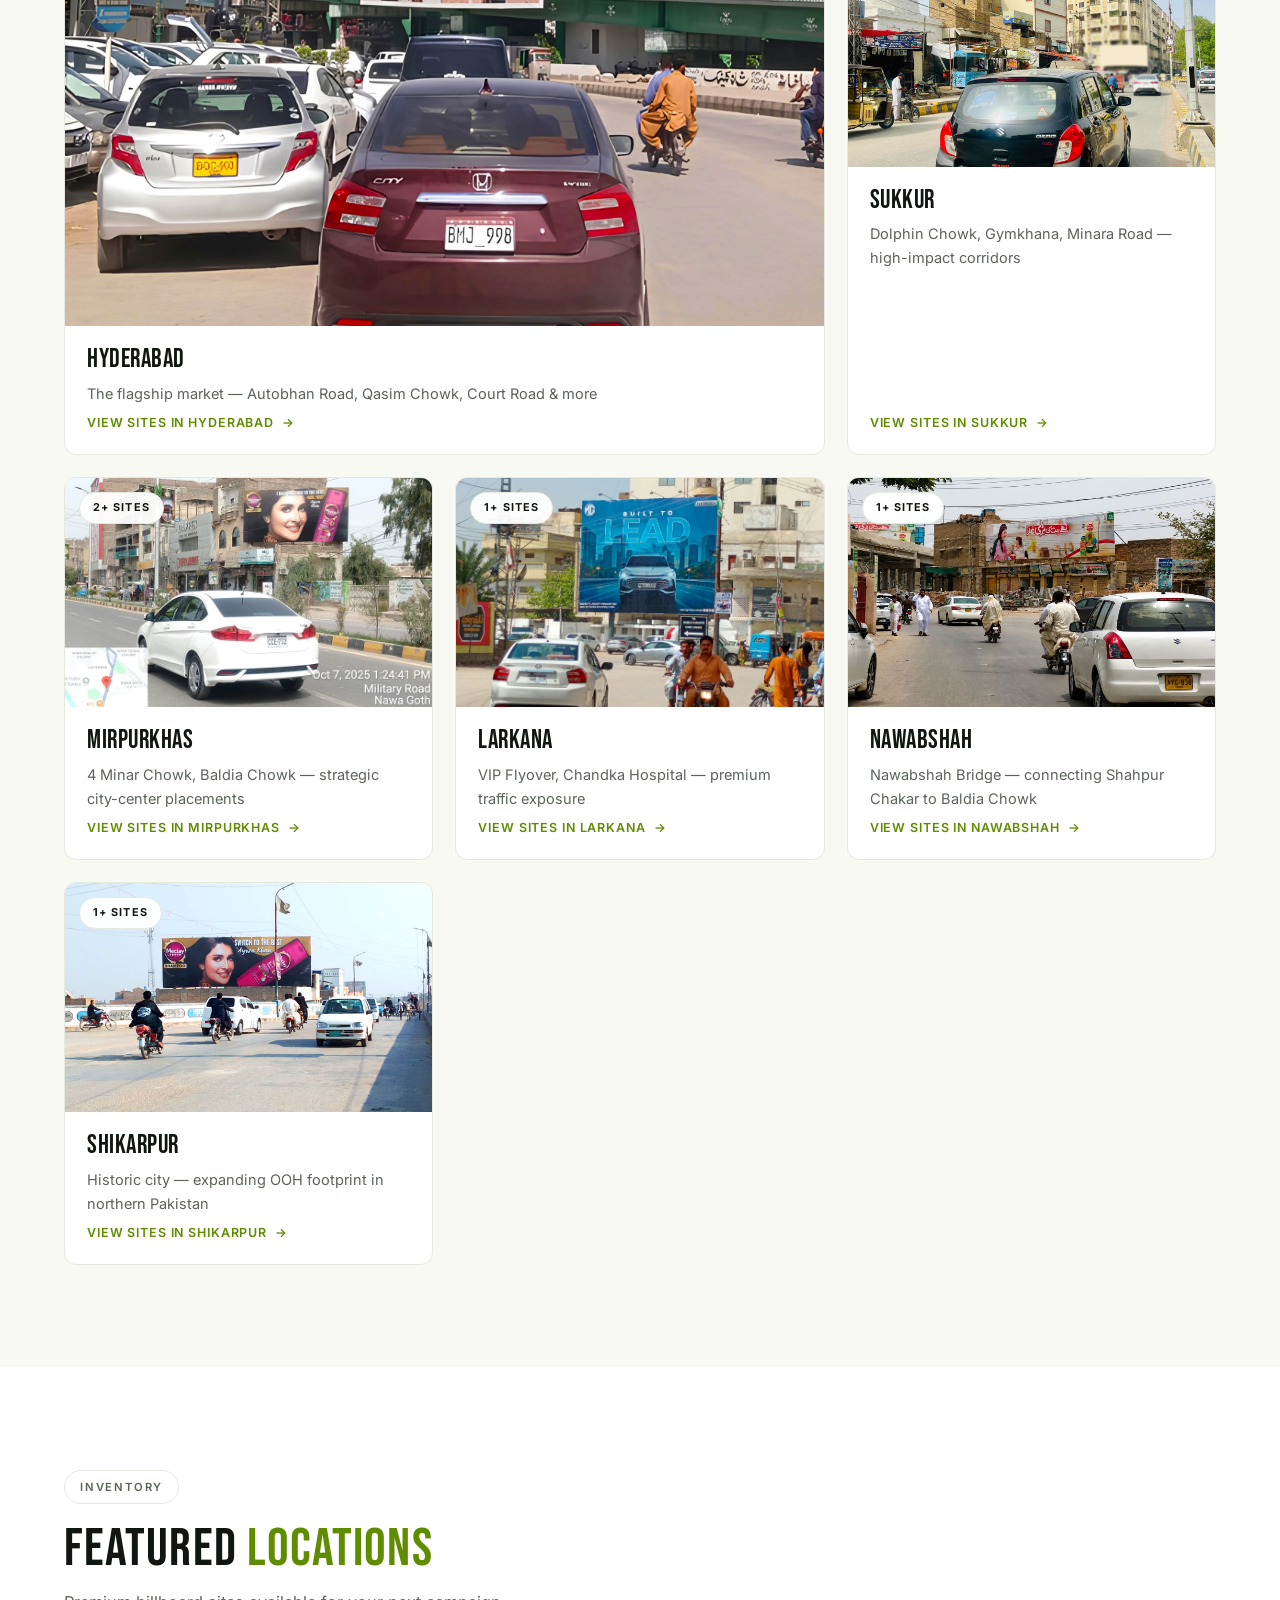
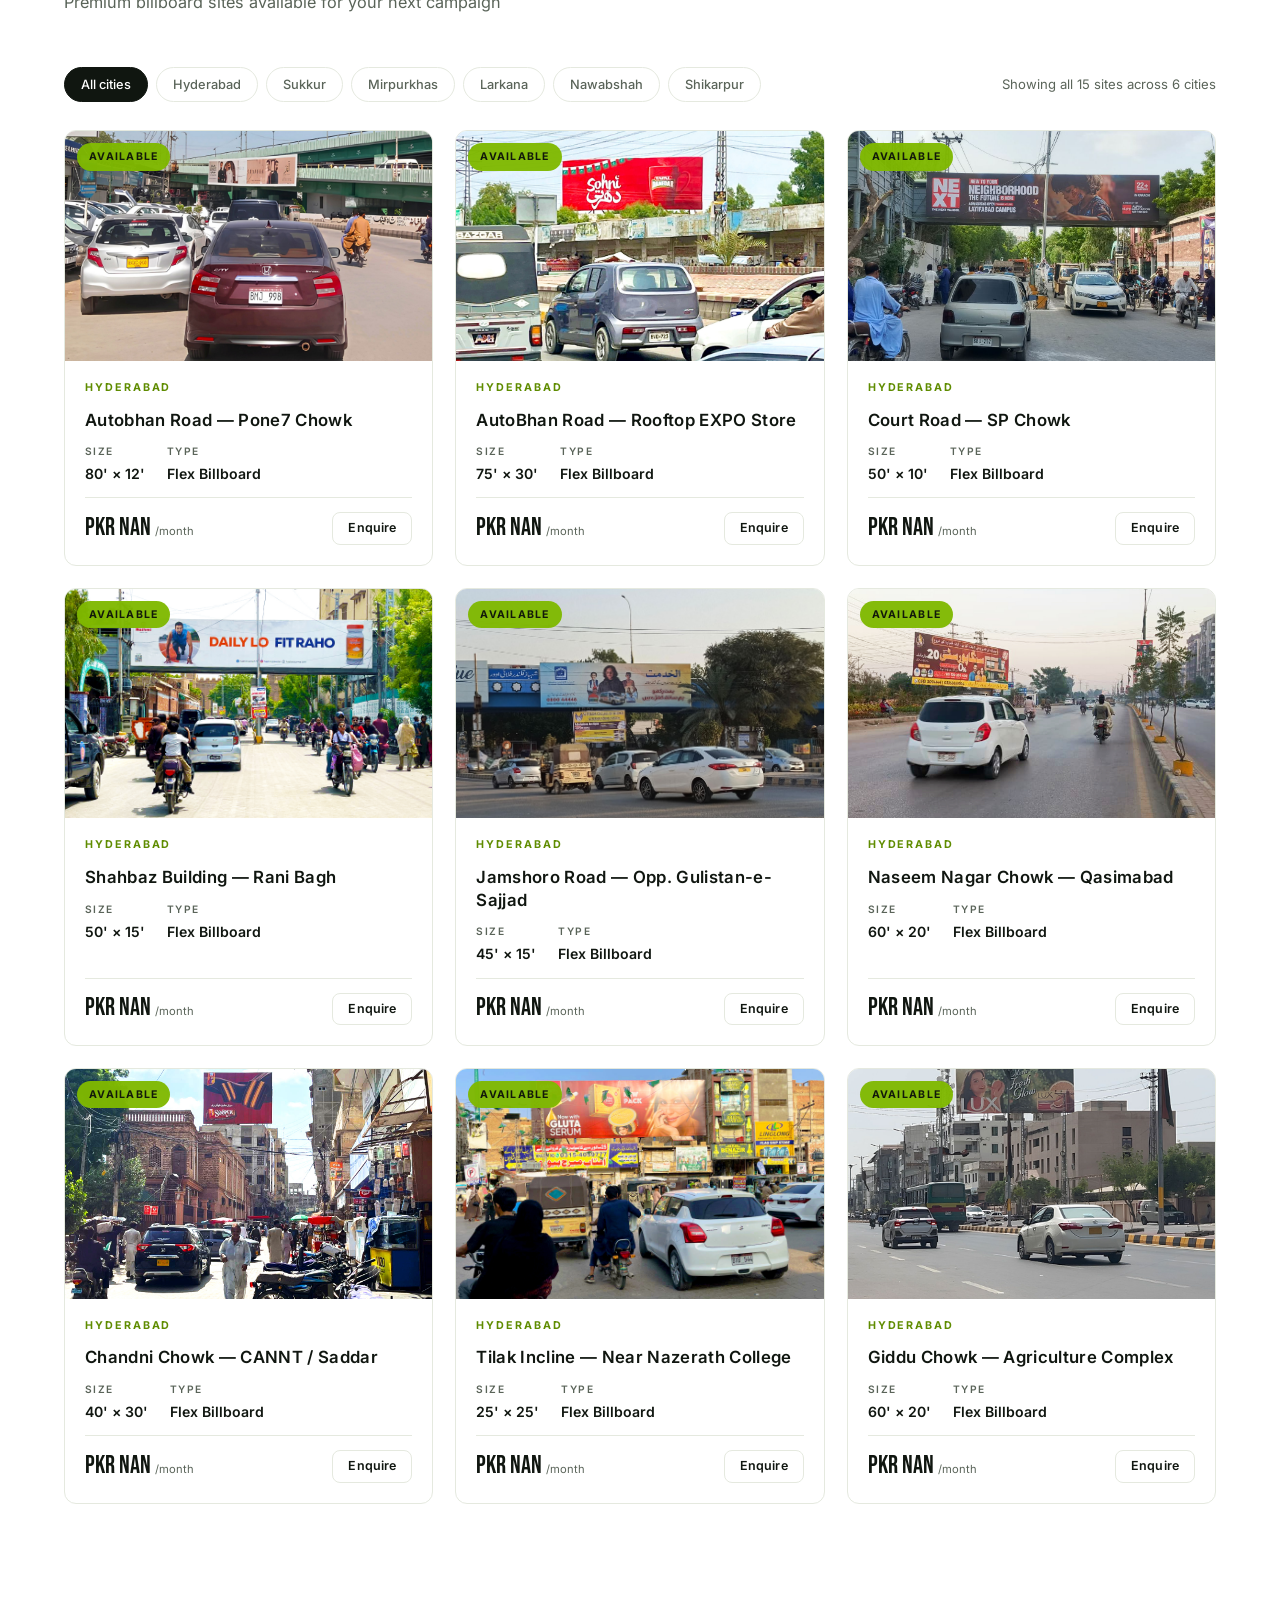
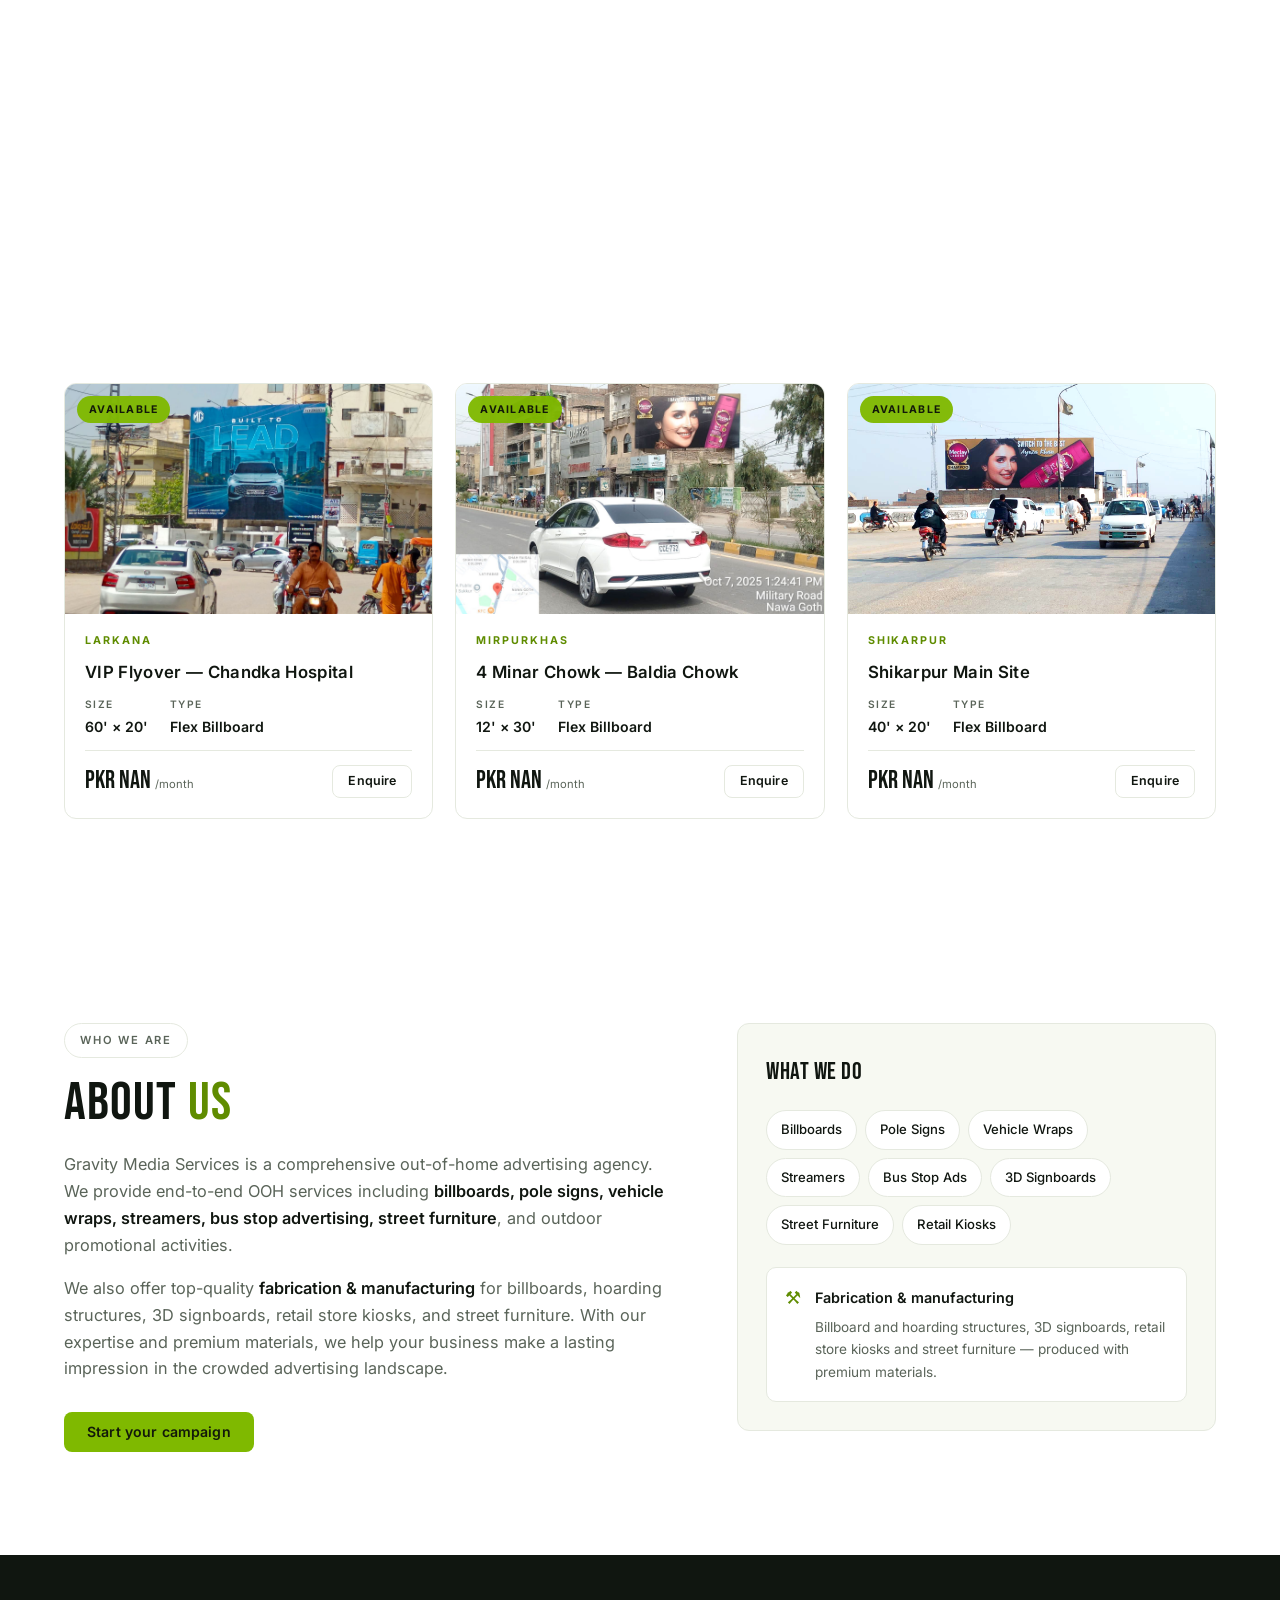
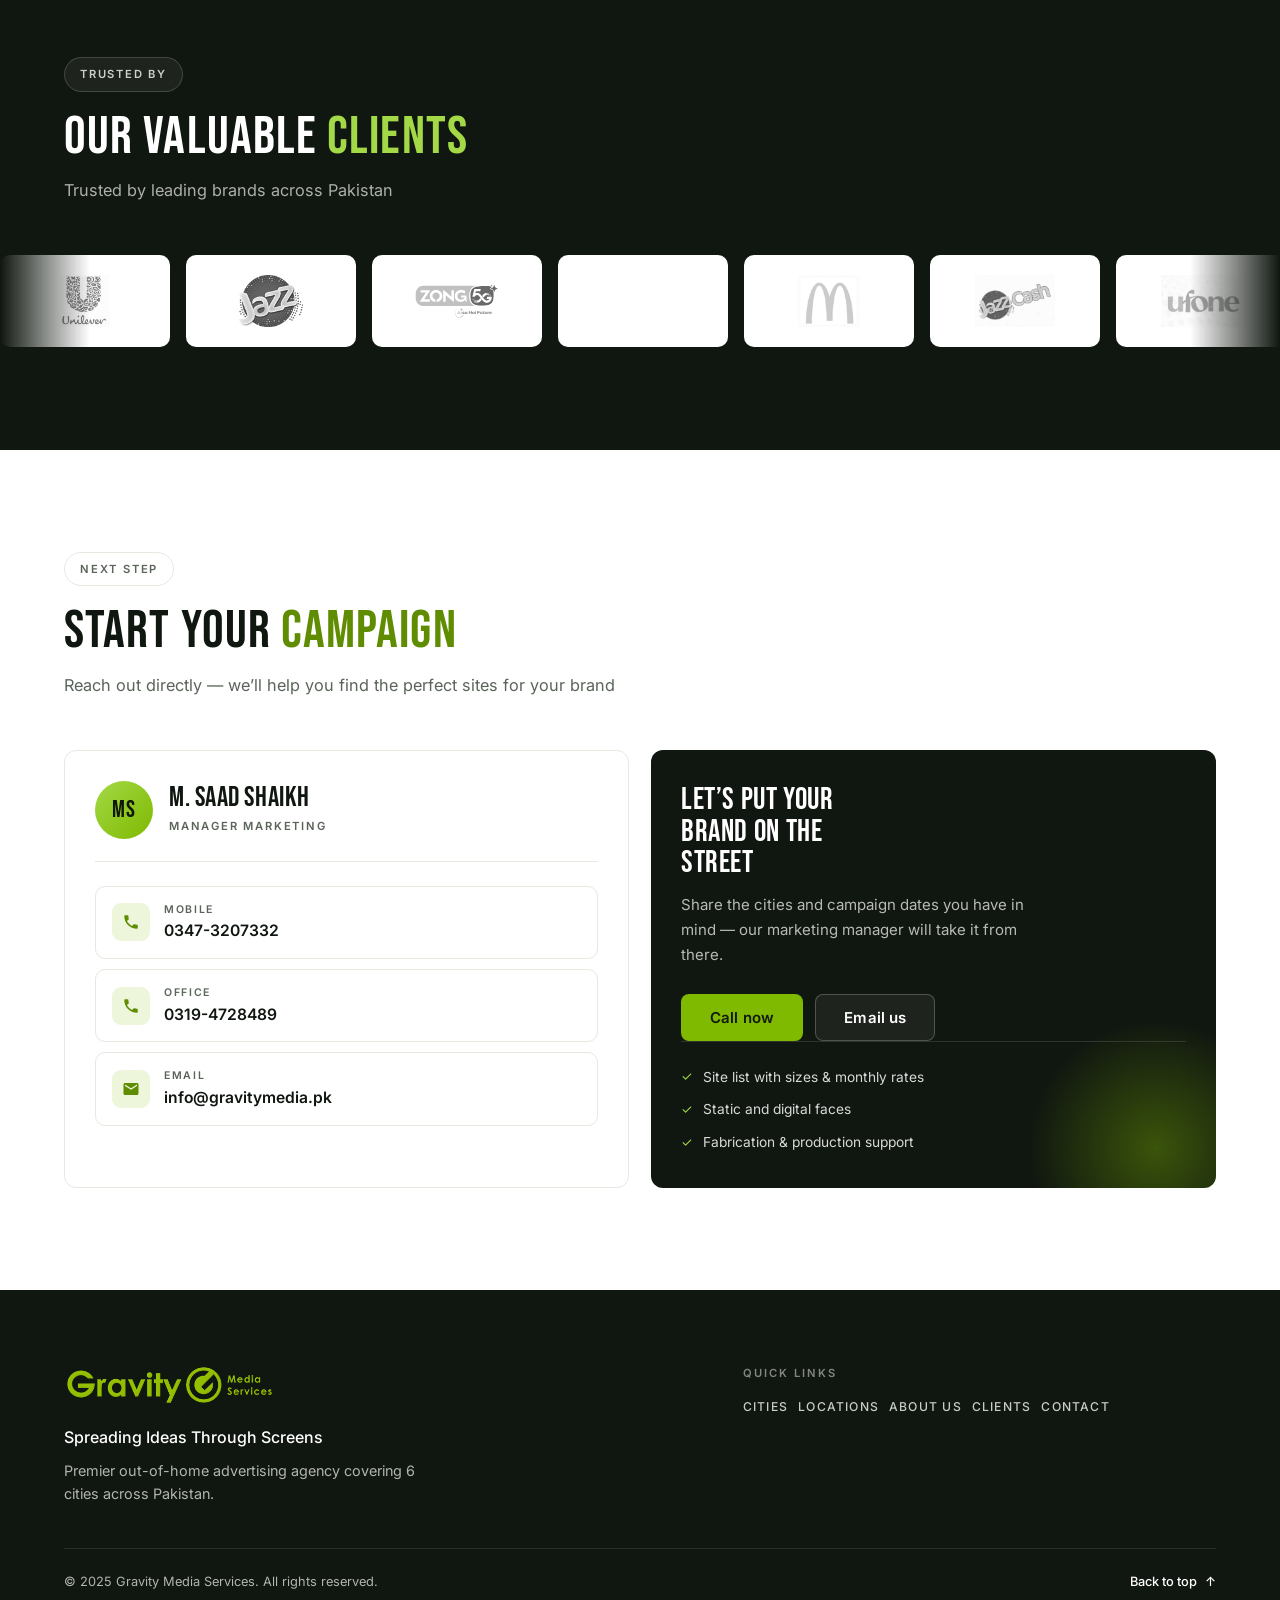
==== commit 49a0187e: "Redesign v3: editorial layout, Lenis+GSAP motion, Haikei wave, bento city grid, restyled location ca" ====
--- a/index.html
+++ b/index.html
@@ -1,327 +1,418 @@
 <!DOCTYPE html>
-<html lang="en">
+<html lang="en" class="no-js">
 <head>
     <meta charset="UTF-8">
     <meta name="viewport" content="width=device-width, initial-scale=1.0">
     <title>Gravity Media Services | OOH Advertising Across Pakistan</title>
     <meta name="description" content="Gravity Media Services — Spreading Ideas Through Screens. Premier out-of-home advertising across 6 cities in Pakistan with 146+ billboard faces.">
+    <meta name="theme-color" content="#7FB900">
+    <meta property="og:type" content="website">
+    <meta property="og:title" content="Gravity Media Services | OOH Advertising Across Pakistan">
+    <meta property="og:description" content="Billboards, pole signs, digital faces and fabrication across 6 cities in Pakistan. 146+ ad faces.">
+    <meta property="og:image" content="images/hyd-autobhan-rooftop.jpg">
+    <link rel="icon" href="images/logo-crop.png">
     <link rel="preconnect" href="https://fonts.googleapis.com">
     <link rel="preconnect" href="https://fonts.gstatic.com" crossorigin>
     <link href="https://fonts.googleapis.com/css2?family=Bebas+Neue&family=Inter:wght@300;400;500;600;700&display=swap" rel="stylesheet">
     <link rel="stylesheet" href="styles.css">
+    <script>document.documentElement.classList.remove('no-js');document.documentElement.classList.add('js');</script>
 </head>
 <body>
 
-<!-- NAV -->
-<nav class="navbar" id="navbar">
-    <div class="nav-container">
-        <a href="#" class="nav-logo">
+<!-- ============ NAV ============ -->
+<header class="nav" id="navbar">
+    <div class="nav-inner">
+        <a href="#hero" class="brand" aria-label="Gravity Media Services — home">
             <img src="images/logo-crop.png" alt="Gravity Media Services">
         </a>
-        <ul class="nav-links" id="navLinks">
-            <li><a href="#hero">Home</a></li>
-            <li><a href="#cities">Cities</a></li>
-            <li><a href="#locations">Locations</a></li>
-            <li><a href="#about">About</a></li>
-            <li><a href="#clients">Clients</a></li>
-            <li><a href="#contact" class="nav-cta">Get a Quote</a></li>
-        </ul>
-        <button class="hamburger" id="hamburger" aria-label="Menu">
+
+        <nav class="nav-links" id="navLinks" aria-label="Primary">
+            <a href="#cities">Cities</a>
+            <a href="#locations">Locations</a>
+            <a href="#about">About</a>
+            <a href="#clients">Clients</a>
+            <a href="#contact" class="btn btn-primary btn-nav">Get a Quote</a>
+        </nav>
+
+        <button class="hamburger" id="hamburger" aria-label="Menu" aria-expanded="false" aria-controls="navLinks">
             <span></span><span></span><span></span>
         </button>
     </div>
-</nav>
-
-<!-- HERO -->
+    <div class="nav-progress" id="navProgress" aria-hidden="true"></div>
+</header>
+
+<!-- ============ HERO ============ -->
 <section class="hero" id="hero">
-    <div class="hero-grid"></div>
-    <div class="billboard-frame">
-        <div class="billboard-light bl-1"></div>
-        <div class="billboard-light bl-2"></div>
-        <div class="billboard-light bl-3"></div>
-        <div class="billboard-light bl-4"></div>
-        <div class="billboard-light bl-5"></div>
-        <div class="billboard-light bl-6"></div>
-        <div class="billboard-light bl-7"></div>
-        <div class="billboard-light bl-8"></div>
-        <div class="billboard-inner">
-            <h1 class="hero-title reveal-text">SPREADING IDEAS<br>THROUGH <span class="text-glow">SCREENS</span></h1>
-            <p class="hero-sub">Premier Out-of-Home Advertising Across Pakistan</p>
-            <a href="#locations" class="hero-btn">Explore Locations</a>
-        </div>
-    </div>
-    <div class="scroll-indicator">
-        <div class="scroll-line"></div>
-        <span>SCROLL</span>
-    </div>
-</section>
-
-<!-- TICKER -->
-<div class="ticker-bar">
-    <div class="ticker-track">
-        <span>HYDERABAD</span><span class="ticker-dot">&#9679;</span>
-        <span>SUKKUR</span><span class="ticker-dot">&#9679;</span>
-        <span>MIRPURKHAS</span><span class="ticker-dot">&#9679;</span>
-        <span>LARKANA</span><span class="ticker-dot">&#9679;</span>
-        <span>NAWABSHAH</span><span class="ticker-dot">&#9679;</span>
-        <span>SHIKARPUR</span><span class="ticker-dot">&#9679;</span>
-        <span>146+ FACES</span><span class="ticker-dot">&#9679;</span>
-        <span>BILLBOARDS</span><span class="ticker-dot">&#9679;</span>
-        <span>POLE SIGNS</span><span class="ticker-dot">&#9679;</span>
-        <span>STATIC &amp; DIGITAL</span><span class="ticker-dot">&#9679;</span>
-        <span>HYDERABAD</span><span class="ticker-dot">&#9679;</span>
-        <span>SUKKUR</span><span class="ticker-dot">&#9679;</span>
-        <span>MIRPURKHAS</span><span class="ticker-dot">&#9679;</span>
-        <span>LARKANA</span><span class="ticker-dot">&#9679;</span>
-        <span>NAWABSHAH</span><span class="ticker-dot">&#9679;</span>
-        <span>SHIKARPUR</span><span class="ticker-dot">&#9679;</span>
-        <span>146+ FACES</span><span class="ticker-dot">&#9679;</span>
-        <span>BILLBOARDS</span><span class="ticker-dot">&#9679;</span>
-        <span>POLE SIGNS</span><span class="ticker-dot">&#9679;</span>
-        <span>STATIC &amp; DIGITAL</span><span class="ticker-dot">&#9679;</span>
+    <div class="hero-bg" aria-hidden="true">
+        <div class="hero-grid"></div>
+        <div class="hero-glow"></div>
+    </div>
+
+    <div class="container hero-inner">
+        <div class="hero-copy">
+            <span class="eyebrow"><span class="eyebrow-dot"></span>Out-of-home advertising &middot; Sindh, Pakistan</span>
+
+            <h1 class="hero-title">
+                <span class="hero-line">Spreading ideas</span>
+                <span class="hero-line">through <em>screens</em></span>
+            </h1>
+
+            <p class="hero-sub">Premier out-of-home advertising across 6 cities in Pakistan — billboards, pole signs, digital faces and fabrication for brands that need to be seen on the street.</p>
+
+            <div class="hero-actions">
+                <a href="#locations" class="btn btn-primary btn-lg">Explore locations</a>
+                <a href="#contact" class="btn btn-ghost btn-lg">Talk to us</a>
+            </div>
+
+            <ul class="hero-facts">
+                <li><b>146+</b><span>Ad faces</span></li>
+                <li><b>6</b><span>Cities</span></li>
+                <li><b>20+</b><span>Prime locations</span></li>
+            </ul>
+        </div>
+
+        <div class="hero-visual">
+            <div class="hero-shot hero-shot--a" data-parallax="0.06">
+                <img src="images/hyd-autobhan-rooftop.jpg" alt="Billboard on a rooftop at AutoBhan Road, Hyderabad">
+            </div>
+            <div class="hero-shot hero-shot--b" data-parallax="-0.04">
+                <img src="images/hyd-chandni-chowk.jpg" alt="Billboard at Chandni Chowk, Hyderabad">
+            </div>
+            <div class="hero-shot hero-shot--c" data-parallax="0.1">
+                <img src="images/sukkur-gymkhana.jpg" alt="Billboard at Gymkhana Chowk, Sukkur">
+            </div>
+            <div class="hero-chip">
+                <span class="pulse"></span>
+                <b>Live inventory</b>
+                <span>Updated by our team</span>
+            </div>
+        </div>
+    </div>
+
+    <div class="hero-wave" aria-hidden="true">
+        <svg viewBox="0 0 900 600" preserveAspectRatio="none" focusable="false">
+            <path class="wave-back" d="M0 434L21.5 446.7C43 459.3 86 484.7 128.8 495.5C171.7 506.3 214.3 502.7 257.2 498.2C300 493.7 343 488.3 385.8 474.2C428.7 460 471.3 437 514.2 439.2C557 441.3 600 468.7 642.8 469.8C685.7 471 728.3 446 771.2 429.7C814 413.3 857 405.7 878.5 401.8L900 398L900 601L878.5 601C857 601 814 601 771.2 601C728.3 601 685.7 601 642.8 601C600 601 557 601 514.2 601C471.3 601 428.7 601 385.8 601C343 601 300 601 257.2 601C214.3 601 171.7 601 128.8 601C86 601 43 601 21.5 601L0 601Z"/>
+            <path class="wave-front" d="M0 434L21.5 446.7C43 459.3 86 484.7 128.8 495.5C171.7 506.3 214.3 502.7 257.2 498.2C300 493.7 343 488.3 385.8 474.2C428.7 460 471.3 437 514.2 439.2C557 441.3 600 468.7 642.8 469.8C685.7 471 728.3 446 771.2 429.7C814 413.3 857 405.7 878.5 401.8L900 398L900 601L878.5 601C857 601 814 601 771.2 601C728.3 601 685.7 601 642.8 601C600 601 557 601 514.2 601C471.3 601 428.7 601 385.8 601C343 601 300 601 257.2 601C214.3 601 171.7 601 128.8 601C86 601 43 601 21.5 601L0 601Z"/>
+        </svg>
+    </div>
+</section>
+
+<!-- ============ TICKER ============ -->
+<div class="ticker" aria-hidden="true">
+    <div class="ticker-track" id="tickerTrack">
+        <div class="ticker-group">
+            <span>Hyderabad</span><i></i><span>Sukkur</span><i></i><span>Mirpurkhas</span><i></i><span>Larkana</span><i></i><span>Nawabshah</span><i></i><span>Shikarpur</span><i></i>
+            <span>146+ faces</span><i></i><span>Billboards</span><i></i><span>Pole signs</span><i></i><span>Static &amp; digital</span><i></i>
+        </div>
+        <div class="ticker-group">
+            <span>Hyderabad</span><i></i><span>Sukkur</span><i></i><span>Mirpurkhas</span><i></i><span>Larkana</span><i></i><span>Nawabshah</span><i></i><span>Shikarpur</span><i></i>
+            <span>146+ faces</span><i></i><span>Billboards</span><i></i><span>Pole signs</span><i></i><span>Static &amp; digital</span><i></i>
+        </div>
     </div>
 </div>
 
-<!-- STATS -->
+<!-- ============ STATS ============ -->
 <section class="stats-section" id="stats">
     <div class="container">
         <div class="stats-grid">
-            <div class="stat-card">
-                <div class="stat-number" data-target="146">0</div>
-                <div class="stat-suffix">+</div>
-                <div class="stat-label">Ad Faces</div>
-            </div>
-            <div class="stat-card">
-                <div class="stat-number" data-target="6">0</div>
-                <div class="stat-suffix"></div>
-                <div class="stat-label">Cities Covered</div>
-            </div>
-            <div class="stat-card">
-                <div class="stat-number" data-target="20">0</div>
-                <div class="stat-suffix">+</div>
-                <div class="stat-label">Prime Locations</div>
-            </div>
-            <div class="stat-card">
-                <div class="stat-number" data-target="50">0</div>
-                <div class="stat-suffix">+</div>
-                <div class="stat-label">Brand Clients</div>
-            </div>
-        </div>
-    </div>
-</section>
-
-<!-- CITIES -->
-<section class="cities-section" id="cities">
-    <div class="container">
-        <h2 class="section-title">OUR <span class="text-glow">CITIES</span></h2>
-        <p class="section-sub">Dominating outdoor advertising across 6 major cities in Pakistan</p>
+            <article class="stat-card reveal">
+                <div class="stat-value"><span class="stat-number" data-target="146">146</span><span class="stat-suffix">+</span></div>
+                <div class="stat-label">Ad faces</div>
+                <p class="stat-note">Billboards, pole signs and digital faces in our network.</p>
+            </article>
+            <article class="stat-card reveal">
+                <div class="stat-value"><span class="stat-number" data-target="6">6</span><span class="stat-suffix"></span></div>
+                <div class="stat-label">Cities covered</div>
+                <p class="stat-note">Across Sindh — from Hyderabad to Shikarpur.</p>
+            </article>
+            <article class="stat-card reveal">
+                <div class="stat-value"><span class="stat-number" data-target="20">20</span><span class="stat-suffix">+</span></div>
+                <div class="stat-label">Prime locations</div>
+                <p class="stat-note">High-traffic corridors and city-centre junctions.</p>
+            </article>
+            <article class="stat-card reveal">
+                <div class="stat-value"><span class="stat-number" data-target="50">50</span><span class="stat-suffix">+</span></div>
+                <div class="stat-label">Brand clients</div>
+                <p class="stat-note">National and international brands on our sites.</p>
+            </article>
+        </div>
+    </div>
+</section>
+
+<!-- ============ CITIES ============ -->
+<section class="section cities-section" id="cities">
+    <div class="container">
+        <header class="section-head reveal">
+            <span class="eyebrow">Coverage</span>
+            <h2 class="section-title">Our <em>cities</em></h2>
+            <p class="section-sub">Dominating outdoor advertising across 6 major cities in Pakistan</p>
+        </header>
+
         <div class="cities-grid">
-            <div class="city-card" data-city="hyderabad">
+            <article class="city-card city-card--feature reveal" data-city="hyderabad">
                 <div class="city-img-wrap">
                     <img src="images/hyd-autobhan-road.jpg" alt="Hyderabad billboard" loading="lazy">
-                    <div class="city-overlay">
-                        <span class="city-count">10+ Sites</span>
-                    </div>
-                </div>
-                <h3>Hyderabad</h3>
-                <p>The flagship market — Autobhan Road, Qasim Chowk, Court Road & more</p>
-            </div>
-            <div class="city-card" data-city="sukkur">
+                    <span class="city-count">10+ Sites</span>
+                </div>
+                <div class="city-body">
+                    <h3>Hyderabad</h3>
+                    <p>The flagship market — Autobhan Road, Qasim Chowk, Court Road &amp; more</p>
+                    <button class="city-link" type="button" data-goto-city="hyderabad">View sites in Hyderabad<span aria-hidden="true">&#8594;</span></button>
+                </div>
+            </article>
+
+            <article class="city-card reveal" data-city="sukkur">
                 <div class="city-img-wrap">
                     <img src="images/sukkur-dolphin.jpg" alt="Sukkur billboard" loading="lazy">
-                    <div class="city-overlay">
-                        <span class="city-count">4+ Sites</span>
-                    </div>
-                </div>
-                <h3>Sukkur</h3>
-                <p>Dolphin Chowk, Gymkhana, Minara Road — high-impact corridors</p>
-            </div>
-            <div class="city-card" data-city="mirpurkhas">
+                    <span class="city-count">4+ Sites</span>
+                </div>
+                <div class="city-body">
+                    <h3>Sukkur</h3>
+                    <p>Dolphin Chowk, Gymkhana, Minara Road — high-impact corridors</p>
+                    <button class="city-link" type="button" data-goto-city="sukkur">View sites in Sukkur<span aria-hidden="true">&#8594;</span></button>
+                </div>
+            </article>
+
+            <article class="city-card reveal" data-city="mirpurkhas">
                 <div class="city-img-wrap">
                     <img src="images/mirpurkhas-4minar.jpg" alt="Mirpurkhas billboard" loading="lazy">
-                    <div class="city-overlay">
-                        <span class="city-count">2+ Sites</span>
-                    </div>
-                </div>
-                <h3>Mirpurkhas</h3>
-                <p>4 Minar Chowk, Baldia Chowk — strategic city-center placements</p>
-            </div>
-            <div class="city-card" data-city="larkana">
+                    <span class="city-count">2+ Sites</span>
+                </div>
+                <div class="city-body">
+                    <h3>Mirpurkhas</h3>
+                    <p>4 Minar Chowk, Baldia Chowk — strategic city-center placements</p>
+                    <button class="city-link" type="button" data-goto-city="mirpurkhas">View sites in Mirpurkhas<span aria-hidden="true">&#8594;</span></button>
+                </div>
+            </article>
+
+            <article class="city-card reveal" data-city="larkana">
                 <div class="city-img-wrap">
                     <img src="images/larkana-vip.jpg" alt="Larkana billboard" loading="lazy">
-                    <div class="city-overlay">
-                        <span class="city-count">1+ Sites</span>
-                    </div>
-                </div>
-                <h3>Larkana</h3>
-                <p>VIP Flyover, Chandka Hospital — premium traffic exposure</p>
-            </div>
-            <div class="city-card" data-city="nawabshah">
+                    <span class="city-count">1+ Sites</span>
+                </div>
+                <div class="city-body">
+                    <h3>Larkana</h3>
+                    <p>VIP Flyover, Chandka Hospital — premium traffic exposure</p>
+                    <button class="city-link" type="button" data-goto-city="larkana">View sites in Larkana<span aria-hidden="true">&#8594;</span></button>
+                </div>
+            </article>
+
+            <article class="city-card reveal" data-city="nawabshah">
                 <div class="city-img-wrap">
                     <img src="images/nawabshah-bridge.jpg" alt="Nawabshah billboard" loading="lazy">
-                    <div class="city-overlay">
-                        <span class="city-count">1+ Sites</span>
-                    </div>
-                </div>
-                <h3>Nawabshah</h3>
-                <p>Nawabshah Bridge — connecting Shahpur Chakar to Baldia Chowk</p>
-            </div>
-            <div class="city-card" data-city="shikarpur">
+                    <span class="city-count">1+ Sites</span>
+                </div>
+                <div class="city-body">
+                    <h3>Nawabshah</h3>
+                    <p>Nawabshah Bridge — connecting Shahpur Chakar to Baldia Chowk</p>
+                    <button class="city-link" type="button" data-goto-city="nawabshah">View sites in Nawabshah<span aria-hidden="true">&#8594;</span></button>
+                </div>
+            </article>
+
+            <article class="city-card reveal" data-city="shikarpur">
                 <div class="city-img-wrap">
                     <img src="images/shikarpur.jpg" alt="Shikarpur billboard" loading="lazy">
-                    <div class="city-overlay">
-                        <span class="city-count">1+ Sites</span>
-                    </div>
-                </div>
-                <h3>Shikarpur</h3>
-                <p>Historic city — expanding OOH footprint in northern Pakistan</p>
-            </div>
-        </div>
-    </div>
-</section>
-
-<!-- LOCATIONS -->
-<section class="locations-section" id="locations">
-    <div class="container">
-        <h2 class="section-title">FEATURED <span class="text-glow">LOCATIONS</span></h2>
-        <p class="section-sub">Premium billboard sites available for your next campaign</p>
-
-        <div class="filter-bar">
-            <button class="filter-btn active" data-filter="all">All Cities</button>
-            <button class="filter-btn" data-filter="hyderabad">Hyderabad</button>
-            <button class="filter-btn" data-filter="sukkur">Sukkur</button>
-            <button class="filter-btn" data-filter="mirpurkhas">Mirpurkhas</button>
-            <button class="filter-btn" data-filter="larkana">Larkana</button>
-            <button class="filter-btn" data-filter="nawabshah">Nawabshah</button>
-            <button class="filter-btn" data-filter="shikarpur">Shikarpur</button>
+                    <span class="city-count">1+ Sites</span>
+                </div>
+                <div class="city-body">
+                    <h3>Shikarpur</h3>
+                    <p>Historic city — expanding OOH footprint in northern Pakistan</p>
+                    <button class="city-link" type="button" data-goto-city="shikarpur">View sites in Shikarpur<span aria-hidden="true">&#8594;</span></button>
+                </div>
+            </article>
+        </div>
+    </div>
+</section>
+
+<!-- ============ LOCATIONS ============ -->
+<section class="section locations-section" id="locations">
+    <div class="container">
+        <header class="section-head reveal">
+            <span class="eyebrow">Inventory</span>
+            <h2 class="section-title">Featured <em>locations</em></h2>
+            <p class="section-sub">Premium billboard sites available for your next campaign</p>
+        </header>
+
+        <div class="filter-wrap reveal">
+            <div class="filter-bar" id="filterBar" role="group" aria-label="Filter locations by city">
+                <button class="filter-btn is-active" data-filter="all" type="button">All cities</button>
+                <button class="filter-btn" data-filter="hyderabad" type="button">Hyderabad</button>
+                <button class="filter-btn" data-filter="sukkur" type="button">Sukkur</button>
+                <button class="filter-btn" data-filter="mirpurkhas" type="button">Mirpurkhas</button>
+                <button class="filter-btn" data-filter="larkana" type="button">Larkana</button>
+                <button class="filter-btn" data-filter="nawabshah" type="button">Nawabshah</button>
+                <button class="filter-btn" data-filter="shikarpur" type="button">Shikarpur</button>
+            </div>
+            <p class="filter-count" id="filterCount" aria-live="polite"></p>
         </div>
 
         <div class="locations-grid" id="locationsGrid">
-            <!-- Locations inserted by JS -->
-        </div>
-    </div>
-</section>
-
-<!-- ABOUT -->
-<section class="about-section" id="about">
-    <div class="container">
-        <div class="about-content">
-            <h2 class="section-title">ABOUT <span class="text-glow">US</span></h2>
+            <!-- Locations inserted by script.js -->
+        </div>
+    </div>
+</section>
+
+<!-- ============ ABOUT ============ -->
+<section class="section about-section" id="about">
+    <div class="container about-grid">
+        <div class="about-copy reveal">
+            <span class="eyebrow">Who we are</span>
+            <h2 class="section-title">About <em>us</em></h2>
             <div class="about-text-blocks">
                 <p>Gravity Media Services is a comprehensive out-of-home advertising agency. We provide end-to-end OOH services including <strong>billboards, pole signs, vehicle wraps, streamers, bus stop advertising, street furniture</strong>, and outdoor promotional activities.</p>
                 <p>We also offer top-quality <strong>fabrication &amp; manufacturing</strong> for billboards, hoarding structures, 3D signboards, retail store kiosks, and street furniture. With our expertise and premium materials, we help your business make a lasting impression in the crowded advertising landscape.</p>
             </div>
-            <div class="services-list">
-                <span>Billboards</span>
-                <span>Pole Signs</span>
-                <span>Vehicle Wraps</span>
-                <span>Streamers</span>
-                <span>Bus Stop Ads</span>
-                <span>3D Signboards</span>
-                <span>Street Furniture</span>
-                <span>Retail Kiosks</span>
-            </div>
-        </div>
-    </div>
-</section>
-
-<!-- CLIENTS -->
-<section class="clients-section" id="clients">
-    <div class="container">
-        <h2 class="section-title">OUR VALUABLE <span class="text-glow">CLIENTS</span></h2>
-        <p class="section-sub">Trusted by leading brands across Pakistan</p>
-    </div>
-    <div class="client-ticker">
-        <div class="client-ticker-track">
-            <div class="client-ticker-item"><img src="images/client-unilever.png" alt="Unilever"></div>
-            <div class="client-ticker-item"><img src="images/client-jazz.png" alt="Jazz"></div>
-            <div class="client-ticker-item"><img src="images/client-zong.svg" alt="Zong"></div>
-            <div class="client-ticker-item"><img src="images/client-daraz.png" alt="Daraz"></div>
-            <div class="client-ticker-item"><img src="images/client-foodpanda.png" alt="Foodpanda"></div>
-            <div class="client-ticker-item"><img src="images/client-mcdonalds.png" alt="McDonald's"></div>
-            <div class="client-ticker-item"><img src="images/client-jazzcash.png" alt="JazzCash"></div>
-            <div class="client-ticker-item"><img src="images/client-ufone.png" alt="Ufone"></div>
-            <div class="client-ticker-item"><img src="images/client-gul_ahmed.png" alt="Gul Ahmed"></div>
-            <div class="client-ticker-item"><img src="images/client-nishat_linen.png" alt="Nishat Linen"></div>
-            <div class="client-ticker-item"><img src="images/client-interwood.png" alt="Interwood"></div>
-            <div class="client-ticker-item"><img src="images/client-servis_tyres.png" alt="Servis Tyres"></div>
-            <div class="client-ticker-item"><img src="images/client-golden_pearl.png" alt="Golden Pearl"></div>
-            <div class="client-ticker-item"><img src="images/client-naheed.png" alt="Naheed Builders"></div>
-            <div class="client-ticker-item"><img src="images/client-moltyfoam.png" alt="MoltyFoam"></div>
-            <div class="client-ticker-item"><img src="images/client-shaffer.png" alt="Shaffer"></div>
-            <div class="client-ticker-item"><img src="images/client-meclay_london.png" alt="Meclay London"></div>
-            <div class="client-ticker-item"><img src="images/client-kala_kola.png" alt="Kala Kola"></div>
-            <div class="client-ticker-item"><img src="images/client-pak_interiors.png" alt="Pakistan Interiors"></div>
-            <div class="client-ticker-item"><img src="images/client-ecs.png" alt="ECS"></div>
-            <div class="client-ticker-item"><img src="images/client-power_plus.png" alt="Power Plus"></div>
-            <div class="client-ticker-item"><img src="images/client-ziewnic.png" alt="Ziewnic Solar"></div>
-            <div class="client-ticker-item"><img src="images/client-candyland.png" alt="CandyLand"></div>
-            <div class="client-ticker-item"><img src="images/client-rios.png" alt="RIOS"></div>
-            <!-- Duplicate for seamless loop -->
-            <div class="client-ticker-item"><img src="images/client-unilever.png" alt="Unilever"></div>
-            <div class="client-ticker-item"><img src="images/client-jazz.png" alt="Jazz"></div>
-            <div class="client-ticker-item"><img src="images/client-zong.svg" alt="Zong"></div>
-            <div class="client-ticker-item"><img src="images/client-daraz.png" alt="Daraz"></div>
-            <div class="client-ticker-item"><img src="images/client-foodpanda.png" alt="Foodpanda"></div>
-            <div class="client-ticker-item"><img src="images/client-mcdonalds.png" alt="McDonald's"></div>
-            <div class="client-ticker-item"><img src="images/client-jazzcash.png" alt="JazzCash"></div>
-            <div class="client-ticker-item"><img src="images/client-ufone.png" alt="Ufone"></div>
-            <div class="client-ticker-item"><img src="images/client-gul_ahmed.png" alt="Gul Ahmed"></div>
-            <div class="client-ticker-item"><img src="images/client-nishat_linen.png" alt="Nishat Linen"></div>
-            <div class="client-ticker-item"><img src="images/client-interwood.png" alt="Interwood"></div>
-            <div class="client-ticker-item"><img src="images/client-servis_tyres.png" alt="Servis Tyres"></div>
-            <div class="client-ticker-item"><img src="images/client-golden_pearl.png" alt="Golden Pearl"></div>
-            <div class="client-ticker-item"><img src="images/client-naheed.png" alt="Naheed Builders"></div>
-            <div class="client-ticker-item"><img src="images/client-moltyfoam.png" alt="MoltyFoam"></div>
-            <div class="client-ticker-item"><img src="images/client-shaffer.png" alt="Shaffer"></div>
-            <div class="client-ticker-item"><img src="images/client-meclay_london.png" alt="Meclay London"></div>
-            <div class="client-ticker-item"><img src="images/client-kala_kola.png" alt="Kala Kola"></div>
-            <div class="client-ticker-item"><img src="images/client-pak_interiors.png" alt="Pakistan Interiors"></div>
-            <div class="client-ticker-item"><img src="images/client-ecs.png" alt="ECS"></div>
-            <div class="client-ticker-item"><img src="images/client-power_plus.png" alt="Power Plus"></div>
-            <div class="client-ticker-item"><img src="images/client-ziewnic.png" alt="Ziewnic Solar"></div>
-            <div class="client-ticker-item"><img src="images/client-candyland.png" alt="CandyLand"></div>
-            <div class="client-ticker-item"><img src="images/client-rios.png" alt="RIOS"></div>
-        </div>
-    </div>
-</section>
-
-<!-- CONTACT -->
-<section class="contact-section" id="contact">
-    <div class="container">
-        <h2 class="section-title">START YOUR <span class="text-glow">CAMPAIGN</span></h2>
-        <p class="section-sub">Reach out directly — we'll help you find the perfect sites for your brand</p>
-        <div class="contact-card">
-            <div class="contact-person">
-                <div class="contact-avatar">MS</div>
+            <a href="#contact" class="btn btn-primary">Start your campaign</a>
+        </div>
+
+        <aside class="about-panel reveal">
+            <h3 class="panel-title">What we do</h3>
+            <ul class="services">
+                <li>Billboards</li>
+                <li>Pole Signs</li>
+                <li>Vehicle Wraps</li>
+                <li>Streamers</li>
+                <li>Bus Stop Ads</li>
+                <li>3D Signboards</li>
+                <li>Street Furniture</li>
+                <li>Retail Kiosks</li>
+            </ul>
+            <div class="panel-note">
+                <span class="panel-note-icon" aria-hidden="true">&#9874;</span>
                 <div>
-                    <h3>M. Saad Shaikh</h3>
-                    <p class="contact-role">Manager Marketing</p>
-                </div>
-            </div>
-            <a href="tel:03473207332" class="contact-row">
-                <span class="contact-icon" aria-hidden="true">
-                    <svg viewBox="0 0 24 24" fill="currentColor"><path d="M6.62 10.79c1.44 2.83 3.76 5.14 6.59 6.59l2.2-2.2c.27-.27.67-.36 1.02-.24 1.12.37 2.33.57 3.57.57.55 0 1 .45 1 1V20c0 .55-.45 1-1 1-9.39 0-17-7.61-17-17 0-.55.45-1 1-1h3.5c.55 0 1 .45 1 1 0 1.25.2 2.45.57 3.57.11.35.03.74-.25 1.02l-2.2 2.2z"/></svg>
-                </span>
-                <span class="contact-label">0347-3207332</span>
-            </a>
-            <a href="tel:03194728489" class="contact-row">
-                <span class="contact-icon" aria-hidden="true">
-                    <svg viewBox="0 0 24 24" fill="currentColor"><path d="M6.62 10.79c1.44 2.83 3.76 5.14 6.59 6.59l2.2-2.2c.27-.27.67-.36 1.02-.24 1.12.37 2.33.57 3.57.57.55 0 1 .45 1 1V20c0 .55-.45 1-1 1-9.39 0-17-7.61-17-17 0-.55.45-1 1-1h3.5c.55 0 1 .45 1 1 0 1.25.2 2.45.57 3.57.11.35.03.74-.25 1.02l-2.2 2.2z"/></svg>
-                </span>
-                <span class="contact-label">0319-4728489</span>
-            </a>
-            <a href="mailto:info@gravitymedia.pk" class="contact-row">
-                <span class="contact-icon" aria-hidden="true">
-                    <svg viewBox="0 0 24 24" fill="currentColor"><path d="M20 4H4c-1.1 0-1.99.9-1.99 2L2 18c0 1.1.9 2 2 2h16c1.1 0 2-.9 2-2V6c0-1.1-.9-2-2-2zm0 4l-8 5-8-5V6l8 5 8-5v2z"/></svg>
-                </span>
-                <span class="contact-label">info@gravitymedia.pk</span>
-            </a>
-        </div>
-    </div>
-</section>
-
-<!-- FOOTER -->
+                    <b>Fabrication &amp; manufacturing</b>
+                    <p>Billboard and hoarding structures, 3D signboards, retail store kiosks and street furniture — produced with premium materials.</p>
+                </div>
+            </div>
+        </aside>
+    </div>
+</section>
+
+<!-- ============ CLIENTS ============ -->
+<section class="section clients-section" id="clients">
+    <div class="container">
+        <header class="section-head reveal">
+            <span class="eyebrow">Trusted by</span>
+            <h2 class="section-title">Our valuable <em>clients</em></h2>
+            <p class="section-sub">Trusted by leading brands across Pakistan</p>
+        </header>
+    </div>
+
+    <div class="client-ticker reveal">
+        <div class="client-track">
+            <div class="client-group">
+                <div class="client-item"><img src="images/client-unilever.png" alt="Unilever" loading="lazy"></div>
+                <div class="client-item"><img src="images/client-jazz.png" alt="Jazz" loading="lazy"></div>
+                <div class="client-item"><img src="images/client-zong.svg" alt="Zong" loading="lazy"></div>
+                <div class="client-item"><img src="images/client-daraz.png" alt="Daraz" loading="lazy"></div>
+                <div class="client-item"><img src="images/client-mcdonalds.png" alt="McDonald's" loading="lazy"></div>
+                <div class="client-item"><img src="images/client-jazzcash.png" alt="JazzCash" loading="lazy"></div>
+                <div class="client-item"><img src="images/client-ufone.png" alt="Ufone" loading="lazy"></div>
+                <div class="client-item"><img src="images/client-gul_ahmed.png" alt="Gul Ahmed" loading="lazy"></div>
+                <div class="client-item"><img src="images/client-nishat_linen.png" alt="Nishat Linen" loading="lazy"></div>
+                <div class="client-item"><img src="images/client-interwood.png" alt="Interwood" loading="lazy"></div>
+                <div class="client-item"><img src="images/client-servis_tyres.png" alt="Servis Tyres" loading="lazy"></div>
+                <div class="client-item"><img src="images/client-golden_pearl.png" alt="Golden Pearl" loading="lazy"></div>
+                <div class="client-item"><img src="images/client-naheed.png" alt="Naheed Builders" loading="lazy"></div>
+                <div class="client-item"><img src="images/client-moltyfoam.png" alt="MoltyFoam" loading="lazy"></div>
+                <div class="client-item"><img src="images/client-shaffer.png" alt="Shaffer" loading="lazy"></div>
+                <div class="client-item"><img src="images/client-meclay_london.png" alt="Meclay London" loading="lazy"></div>
+                <div class="client-item"><img src="images/client-kala_kola.png" alt="Kala Kola" loading="lazy"></div>
+                <div class="client-item"><img src="images/client-pak_interiors.png" alt="Pakistan Interiors" loading="lazy"></div>
+                <div class="client-item"><img src="images/client-ecs.png" alt="ECS" loading="lazy"></div>
+                <div class="client-item"><img src="images/client-power_plus.png" alt="Power Plus" loading="lazy"></div>
+                <div class="client-item"><img src="images/client-ziewnic.png" alt="Ziewnic Solar" loading="lazy"></div>
+                <div class="client-item"><img src="images/client-candyland.png" alt="CandyLand" loading="lazy"></div>
+                <div class="client-item"><img src="images/client-rios.png" alt="RIOS" loading="lazy"></div>
+            </div>
+            <div class="client-group" aria-hidden="true">
+                <div class="client-item"><img src="images/client-unilever.png" alt="" loading="lazy"></div>
+                <div class="client-item"><img src="images/client-jazz.png" alt="" loading="lazy"></div>
+                <div class="client-item"><img src="images/client-zong.svg" alt="" loading="lazy"></div>
+                <div class="client-item"><img src="images/client-daraz.png" alt="" loading="lazy"></div>
+                <div class="client-item"><img src="images/client-mcdonalds.png" alt="" loading="lazy"></div>
+                <div class="client-item"><img src="images/client-jazzcash.png" alt="" loading="lazy"></div>
+                <div class="client-item"><img src="images/client-ufone.png" alt="" loading="lazy"></div>
+                <div class="client-item"><img src="images/client-gul_ahmed.png" alt="" loading="lazy"></div>
+                <div class="client-item"><img src="images/client-nishat_linen.png" alt="" loading="lazy"></div>
+                <div class="client-item"><img src="images/client-interwood.png" alt="" loading="lazy"></div>
+                <div class="client-item"><img src="images/client-servis_tyres.png" alt="" loading="lazy"></div>
+                <div class="client-item"><img src="images/client-golden_pearl.png" alt="" loading="lazy"></div>
+                <div class="client-item"><img src="images/client-naheed.png" alt="" loading="lazy"></div>
+                <div class="client-item"><img src="images/client-moltyfoam.png" alt="" loading="lazy"></div>
+                <div class="client-item"><img src="images/client-shaffer.png" alt="" loading="lazy"></div>
+                <div class="client-item"><img src="images/client-meclay_london.png" alt="" loading="lazy"></div>
+                <div class="client-item"><img src="images/client-kala_kola.png" alt="" loading="lazy"></div>
+                <div class="client-item"><img src="images/client-pak_interiors.png" alt="" loading="lazy"></div>
+                <div class="client-item"><img src="images/client-ecs.png" alt="" loading="lazy"></div>
+                <div class="client-item"><img src="images/client-power_plus.png" alt="" loading="lazy"></div>
+                <div class="client-item"><img src="images/client-ziewnic.png" alt="" loading="lazy"></div>
+                <div class="client-item"><img src="images/client-candyland.png" alt="" loading="lazy"></div>
+                <div class="client-item"><img src="images/client-rios.png" alt="" loading="lazy"></div>
+            </div>
+        </div>
+    </div>
+</section>
+
+<!-- ============ CONTACT ============ -->
+<section class="section contact-section" id="contact">
+    <div class="container">
+        <header class="section-head reveal">
+            <span class="eyebrow">Next step</span>
+            <h2 class="section-title">Start your <em>campaign</em></h2>
+            <p class="section-sub">Reach out directly — we&rsquo;ll help you find the perfect sites for your brand</p>
+        </header>
+
+        <div class="contact-grid">
+            <div class="contact-card reveal">
+                <div class="contact-person">
+                    <div class="contact-avatar" aria-hidden="true">MS</div>
+                    <div>
+                        <h3>M. Saad Shaikh</h3>
+                        <p class="contact-role">Manager Marketing</p>
+                    </div>
+                </div>
+
+                <div class="contact-rows">
+                    <a href="tel:03473207332" class="contact-row">
+                        <span class="contact-icon" aria-hidden="true">
+                            <svg viewBox="0 0 24 24" fill="currentColor"><path d="M6.62 10.79c1.44 2.83 3.76 5.14 6.59 6.59l2.2-2.2c.27-.27.67-.36 1.02-.24 1.12.37 2.33.57 3.57.57.55 0 1 .45 1 1V20c0 .55-.45 1-1 1-9.39 0-17-7.61-17-17 0-.55.45-1 1-1h3.5c.55 0 1 .45 1 1 0 1.25.2 2.45.57 3.57.11.35.03.74-.25 1.02l-2.2 2.2z"/></svg>
+                        </span>
+                        <span class="contact-meta"><small>Mobile</small><b>0347-3207332</b></span>
+                    </a>
+                    <a href="tel:03194728489" class="contact-row">
+                        <span class="contact-icon" aria-hidden="true">
+                            <svg viewBox="0 0 24 24" fill="currentColor"><path d="M6.62 10.79c1.44 2.83 3.76 5.14 6.59 6.59l2.2-2.2c.27-.27.67-.36 1.02-.24 1.12.37 2.33.57 3.57.57.55 0 1 .45 1 1V20c0 .55-.45 1-1 1-9.39 0-17-7.61-17-17 0-.55.45-1 1-1h3.5c.55 0 1 .45 1 1 0 1.25.2 2.45.57 3.57.11.35.03.74-.25 1.02l-2.2 2.2z"/></svg>
+                        </span>
+                        <span class="contact-meta"><small>Office</small><b>0319-4728489</b></span>
+                    </a>
+                    <a href="mailto:info@gravitymedia.pk" class="contact-row">
+                        <span class="contact-icon" aria-hidden="true">
+                            <svg viewBox="0 0 24 24" fill="currentColor"><path d="M20 4H4c-1.1 0-1.99.9-1.99 2L2 18c0 1.1.9 2 2 2h16c1.1 0 2-.9 2-2V6c0-1.1-.9-2-2-2zm0 4l-8 5-8-5V6l8 5 8-5v2z"/></svg>
+                        </span>
+                        <span class="contact-meta"><small>Email</small><b>info@gravitymedia.pk</b></span>
+                    </a>
+                </div>
+            </div>
+
+            <aside class="contact-cta reveal">
+                <h3>Let&rsquo;s put your brand on the street</h3>
+                <p>Share the cities and campaign dates you have in mind — our marketing manager will take it from there.</p>
+                <div class="contact-cta-actions">
+                    <a href="tel:03473207332" class="btn btn-primary btn-lg">Call now</a>
+                    <a href="mailto:info@gravitymedia.pk" class="btn btn-ghost-dark btn-lg">Email us</a>
+                </div>
+                <ul class="contact-cta-list">
+                    <li>Site list with sizes &amp; monthly rates</li>
+                    <li>Static and digital faces</li>
+                    <li>Fabrication &amp; production support</li>
+                </ul>
+            </aside>
+        </div>
+    </div>
+</section>
+
+<!-- ============ FOOTER ============ -->
 <footer class="footer">
     <div class="container">
         <div class="footer-grid">
@@ -332,33 +423,39 @@
                 <p class="footer-tagline">Spreading Ideas Through Screens</p>
                 <p class="footer-desc">Premier out-of-home advertising agency covering 6 cities across Pakistan.</p>
             </div>
-            <div class="footer-links">
+            <nav class="footer-links" aria-label="Footer">
                 <h4>Quick Links</h4>
                 <a href="#cities">Cities</a>
                 <a href="#locations">Locations</a>
                 <a href="#about">About Us</a>
                 <a href="#clients">Clients</a>
                 <a href="#contact">Contact</a>
-            </div>
+            </nav>
         </div>
         <div class="footer-bottom">
             <p>&copy; 2025 Gravity Media Services. All rights reserved.</p>
+            <a href="#hero" class="footer-top">Back to top<span aria-hidden="true">&#8593;</span></a>
         </div>
     </div>
 </footer>
 
-<!-- LIGHTBOX -->
-<div class="lightbox" id="lightbox">
+<button class="to-top" id="toTop" type="button" aria-label="Back to top">&#8593;</button>
+
+<!-- ============ LIGHTBOX ============ -->
+<div class="lightbox" id="lightbox" role="dialog" aria-modal="true" aria-label="Billboard photo viewer">
     <div class="lightbox-overlay"></div>
     <div class="lightbox-content">
-        <button class="lightbox-close">&times;</button>
-        <button class="lightbox-prev">&#10094;</button>
-        <button class="lightbox-next">&#10095;</button>
+        <button class="lightbox-close" type="button" aria-label="Close">&times;</button>
+        <button class="lightbox-prev" type="button" aria-label="Previous photo">&#10094;</button>
+        <button class="lightbox-next" type="button" aria-label="Next photo">&#10095;</button>
         <img src="" alt="" class="lightbox-img" id="lightboxImg">
         <div class="lightbox-caption" id="lightboxCaption"></div>
     </div>
 </div>
 
-<script src="script.js"></script>
+<script src="https://cdn.jsdelivr.net/npm/lenis@1.1.20/dist/lenis.min.js" defer></script>
+<script src="https://cdn.jsdelivr.net/npm/gsap@3.12.5/dist/gsap.min.js" defer></script>
+<script src="https://cdn.jsdelivr.net/npm/gsap@3.12.5/dist/ScrollTrigger.min.js" defer></script>
+<script src="script.js" defer></script>
 </body>
 </html>
--- a/styles.css
+++ b/styles.css
@@ -1,664 +1,550 @@
-/* === RESET & BASE === */
+/* =========================================================
+   Gravity Media Services — stylesheet v3
+   Palette: brand green #7FB900 on a light, editorial canvas
+   ========================================================= */
+
 *, *::before, *::after { margin: 0; padding: 0; box-sizing: border-box; }
-html { scroll-behavior: smooth; }
+
+:root {
+    --primary: #7FB900;
+    --primary-dark: #5F8C00;
+    --primary-light: #A3D947;
+    --primary-ink: #2E4300;
+
+    --ink: #101610;
+    --ink-2: #5A6459;
+    --line: #E5E9DF;
+    --bg: #ffffff;
+    --bg-soft: #F7F9F2;
+
+    --shadow-sm: 0 2px 10px rgba(16, 22, 16, .06);
+    --shadow-md: 0 12px 30px rgba(16, 22, 16, .09);
+    --shadow-lg: 0 26px 60px rgba(16, 22, 16, .14);
+
+    --ease: cubic-bezier(.16, 1, .3, 1);
+    --radius: 12px;
+    --radius-sm: 10px;
+    --nav-h: 68px;
+}
+
+html { scroll-behavior: smooth; scroll-padding-top: 84px; }
+html.js { scroll-behavior: auto; }           /* JS / Lenis takes over */
+
 body {
-    font-family: 'Inter', sans-serif;
-    background: #ffffff;
-    color: #333333;
+    font-family: 'Inter', -apple-system, BlinkMacSystemFont, 'Segoe UI', sans-serif;
+    background: var(--bg);
+    color: var(--ink);
+    line-height: 1.65;
     overflow-x: hidden;
-    line-height: 1.6;
-}
-h1, h2, h3, h4, h5, h6 { font-family: 'Bebas Neue', cursive; font-weight: 400; letter-spacing: 2px; }
+    -webkit-font-smoothing: antialiased;
+}
+
+h1, h2, h3, h4 { font-family: 'Bebas Neue', 'Inter', sans-serif; font-weight: 400; letter-spacing: .02em; }
 img { max-width: 100%; display: block; }
 a { text-decoration: none; color: inherit; }
-.container { max-width: 1200px; margin: 0 auto; padding: 0 24px; }
-
-/* === CSS VARIABLES === */
-:root {
-    --primary: #7FB900;
-    --primary-dark: #5a8500;
-    --primary-light: #a3d947;
-    --primary-glow: rgba(127, 185, 0, 0.3);
-    --bg-white: #ffffff;
-    --bg-light: #f8f9fa;
-    --bg-card: #ffffff;
-    --bg-card-hover: #f8f9fa;
-    --border: rgba(127, 185, 0, 0.2);
-    --border-light: rgba(0, 0, 0, 0.08);
-    --text-primary: #1a1a1a;
-    --text-secondary: #666666;
-    --shadow-sm: 0 2px 8px rgba(0, 0, 0, 0.06);
-    --shadow-md: 0 4px 16px rgba(0, 0, 0, 0.08);
-    --shadow-lg: 0 8px 32px rgba(0, 0, 0, 0.12);
-}
-
-/* === NAVBAR === */
-.navbar {
-    position: fixed; top: 0; left: 0; right: 0; z-index: 1000;
-    background: rgba(255, 255, 255, 0.95);
-    backdrop-filter: blur(20px);
-    border-bottom: 1px solid var(--border-light);
-    transition: all 0.3s ease;
-}
-.navbar.scrolled { 
-    background: rgba(255, 255, 255, 0.98);
-    box-shadow: var(--shadow-sm);
-}
-.nav-container {
-    max-width: 1200px; margin: 0 auto; padding: 0 24px;
-    display: flex; align-items: center; justify-content: space-between;
-    height: 70px;
-}
-.nav-logo { display: flex; align-items: center; gap: 8px; }
-.nav-logo img { height: 38px; width: auto; display: block; }
-@media(max-width:768px) { .nav-logo img { height: 30px; } }
-.nav-links {
-    display: flex; align-items: center; gap: 32px; list-style: none;
-}
-.nav-links a {
-    font-size: 14px; font-weight: 500; letter-spacing: 1px; text-transform: uppercase;
-    color: var(--text-secondary); transition: color 0.3s;
-}
-.nav-links a:hover { color: var(--primary); }
-.nav-cta {
-    background: var(--primary) !important; color: #fff !important;
-    padding: 10px 24px !important; border-radius: 6px;
-    font-weight: 600 !important; transition: all 0.3s !important;
-}
-.nav-cta:hover { 
-    background: var(--primary-dark) !important; 
-    box-shadow: 0 4px 12px var(--primary-glow);
-    transform: translateY(-1px);
-}
+button { font-family: inherit; }
+ul { list-style: none; }
+
+.container { width: 100%; max-width: 1200px; margin: 0 auto; padding: 0 24px; }
+.section { padding: clamp(64px, 8vw, 118px) 0; }
+
+/* ============ BUTTONS ============ */
+.btn {
+    display: inline-flex; align-items: center; justify-content: center; gap: 8px;
+    border: 1px solid transparent; border-radius: 8px;
+    padding: 12px 22px; cursor: pointer;
+    font-size: .88rem; font-weight: 600; letter-spacing: .01em; line-height: 1;
+    transition: transform .28s var(--ease), box-shadow .28s var(--ease),
+                background-color .28s ease, border-color .28s ease, color .28s ease;
+}
+.btn-primary { background: var(--primary); color: #12190A; }
+.btn-primary:hover { background: var(--primary-light); transform: translateY(-2px); box-shadow: 0 12px 26px rgba(127, 185, 0, .32); }
+.btn-ghost { background: #fff; border-color: var(--line); color: var(--ink); }
+.btn-ghost:hover { border-color: rgba(127, 185, 0, .6); color: var(--primary-dark); transform: translateY(-2px); }
+.btn-ghost-dark { background: rgba(255, 255, 255, .06); border-color: rgba(255, 255, 255, .22); color: #fff; }
+.btn-ghost-dark:hover { background: rgba(255, 255, 255, .14); transform: translateY(-2px); }
+.btn-lg { padding: 15px 28px; font-size: .94rem; }
+.btn-sm { padding: 9px 15px; font-size: .78rem; }
+.btn:focus-visible, .filter-btn:focus-visible, .city-link:focus-visible,
+.hamburger:focus-visible, .to-top:focus-visible,
+.lightbox-close:focus-visible, .lightbox-prev:focus-visible, .lightbox-next:focus-visible {
+    outline: 2px solid var(--primary-dark); outline-offset: 3px;
+}
+
+/* ============ EYEBROW / SECTION HEADS ============ */
+.eyebrow {
+    display: inline-flex; align-items: center; gap: 9px;
+    background: #fff; border: 1px solid var(--line); border-radius: 999px;
+    padding: 7px 15px;
+    font-size: .7rem; font-weight: 600; letter-spacing: .16em; text-transform: uppercase;
+    color: var(--ink-2);
+}
+.eyebrow-dot { width: 7px; height: 7px; border-radius: 50%; background: var(--primary); box-shadow: 0 0 0 3px rgba(127, 185, 0, .18); }
+
+.section-head { max-width: 680px; margin-bottom: clamp(30px, 4vw, 52px); }
+.section-title { margin-top: 18px; font-size: clamp(2.1rem, 4.6vw, 3.4rem); line-height: .98; color: var(--ink); }
+.section-title em { font-style: normal; color: var(--primary-dark); }
+.section-sub { margin-top: 14px; font-size: 1.02rem; color: var(--ink-2); max-width: 58ch; }
+
+/* ============ NAV ============ */
+.nav {
+    position: fixed; top: 0; left: 0; right: 0; z-index: 100;
+    background: rgba(255, 255, 255, .82);
+    backdrop-filter: blur(14px); -webkit-backdrop-filter: blur(14px);
+    border-bottom: 1px solid transparent;
+    transition: background-color .3s ease, border-color .3s ease, box-shadow .3s ease;
+}
+.nav.is-scrolled { background: rgba(255, 255, 255, .96); border-bottom-color: var(--line); box-shadow: 0 1px 26px rgba(16, 22, 16, .06); }
+.nav-inner {
+    max-width: 1200px; margin: 0 auto; padding: 0 24px; height: var(--nav-h);
+    display: flex; align-items: center; justify-content: space-between; gap: 24px;
+}
+.brand { display: flex; align-items: center; }
+.brand img { height: 34px; width: auto; }
+.nav-links { display: flex; align-items: center; gap: 30px; }
+.nav-links a:not(.btn) {
+    position: relative; padding: 6px 0;
+    font-size: .8rem; font-weight: 500; letter-spacing: .1em; text-transform: uppercase;
+    color: var(--ink-2); transition: color .25s ease;
+}
+.nav-links a:not(.btn)::after {
+    content: ''; position: absolute; left: 0; bottom: 0; height: 1.5px; width: 0;
+    background: var(--primary); transition: width .3s var(--ease);
+}
+.nav-links a:not(.btn):hover, .nav-links a.is-current { color: var(--ink); }
+.nav-links a:not(.btn):hover::after, .nav-links a.is-current::after { width: 100%; }
+.btn-nav { padding: 11px 20px; font-size: .8rem; }
+.nav-progress { height: 2px; width: 0; background: var(--primary); transition: width .1s linear; }
+
 .hamburger {
-    display: none; flex-direction: column; gap: 5px; background: none;
-    border: none; cursor: pointer; padding: 8px;
-}
-.hamburger span {
-    display: block; width: 24px; height: 2px; background: var(--primary);
-    transition: all 0.3s;
-}
-.hamburger.active span:nth-child(1) { transform: rotate(45deg) translate(5px, 5px); }
-.hamburger.active span:nth-child(2) { opacity: 0; }
-.hamburger.active span:nth-child(3) { transform: rotate(-45deg) translate(5px, -5px); }
+    display: none; flex-direction: column; gap: 5px;
+    background: none; border: none; cursor: pointer; padding: 8px;
+}
+.hamburger span { display: block; width: 24px; height: 2px; background: var(--ink); transition: all .3s ease; }
+.hamburger.is-open span:nth-child(1) { transform: rotate(45deg) translate(5px, 5px); }
+.hamburger.is-open span:nth-child(2) { opacity: 0; }
+.hamburger.is-open span:nth-child(3) { transform: rotate(-45deg) translate(5px, -5px); }
+
+/* ============ HERO ============ */
+.hero {
+    position: relative; overflow: hidden;
+    min-height: 100svh;
+    padding: calc(var(--nav-h) + 56px) 0 clamp(120px, 14vw, 190px);
+    display: flex; align-items: center;
+    background: linear-gradient(180deg, #FCFDF8 0%, #F4F8EA 58%, #F7F9F2 100%);
+}
+.hero-bg { position: absolute; inset: 0; pointer-events: none; }
+.hero-grid {
+    position: absolute; inset: 0;
+    background-image:
+        linear-gradient(rgba(127, 185, 0, .1) 1px, transparent 1px),
+        linear-gradient(90deg, rgba(127, 185, 0, .1) 1px, transparent 1px);
+    background-size: 64px 64px;
+    -webkit-mask-image: radial-gradient(115% 85% at 18% 8%, #000 12%, transparent 74%);
+    mask-image: radial-gradient(115% 85% at 18% 8%, #000 12%, transparent 74%);
+}
+.hero-glow {
+    position: absolute; top: -220px; right: -180px; width: 700px; height: 700px;
+    background: radial-gradient(circle, rgba(163, 217, 71, .38), rgba(163, 217, 71, 0) 62%);
+    border-radius: 50%;
+}
+.hero-inner {
+    position: relative; z-index: 2;
+    display: grid; grid-template-columns: 1.04fr .96fr;
+    gap: clamp(30px, 5vw, 70px); align-items: center;
+}
+.hero-title { margin-top: 22px; font-size: clamp(3rem, 7.4vw, 6rem); line-height: .9; color: var(--ink); }
+.hero-line { display: block; }
+.hero-title em { font-style: normal; color: var(--primary-dark); }
+.hero-sub { margin-top: 24px; max-width: 54ch; font-size: 1.05rem; color: var(--ink-2); }
+.hero-actions { margin-top: 34px; display: flex; flex-wrap: wrap; gap: 14px; }
+.hero-facts { margin-top: clamp(32px, 4vw, 46px); padding-top: 26px; border-top: 1px solid var(--line); display: flex; flex-wrap: wrap; gap: clamp(24px, 4vw, 44px); }
+.hero-facts li { display: flex; flex-direction: column; }
+.hero-facts b { font-family: 'Bebas Neue', sans-serif; font-size: 2.1rem; line-height: 1; color: var(--ink); }
+.hero-facts span { margin-top: 7px; font-size: .72rem; font-weight: 500; letter-spacing: .14em; text-transform: uppercase; color: var(--ink-2); }
+
+.hero-visual { position: relative; aspect-ratio: 1 / 1; }
+.hero-shot {
+    position: absolute; overflow: hidden; border-radius: var(--radius-sm);
+    border: 6px solid #fff; background: #fff; box-shadow: var(--shadow-lg);
+}
+.hero-shot img { width: 100%; height: 100%; object-fit: cover; }
+.hero-shot--a { left: 15%; top: 1%; width: 79%; aspect-ratio: 4 / 3; }
+.hero-shot--b { left: 0; bottom: 8%; width: 52%; aspect-ratio: 1 / 1; }
+.hero-shot--c { right: 1%; bottom: 0; width: 45%; aspect-ratio: 4 / 3; }
+.hero-chip {
+    position: absolute; left: 1%; top: 7%; z-index: 3;
+    display: flex; align-items: center; gap: 9px; flex-wrap: wrap;
+    background: #fff; border: 1px solid var(--line); border-radius: 999px;
+    padding: 9px 15px; box-shadow: var(--shadow-md); max-width: 78%;
+}
+.hero-chip b { font-size: .78rem; font-weight: 600; color: var(--ink); }
+.hero-chip span:not(.pulse) { font-size: .72rem; color: var(--ink-2); }
+.pulse { width: 8px; height: 8px; border-radius: 50%; background: var(--primary); box-shadow: 0 0 0 0 rgba(127, 185, 0, .55); animation: pulse 2.4s infinite; }
+@keyframes pulse { 70% { box-shadow: 0 0 0 9px rgba(127, 185, 0, 0); } 100% { box-shadow: 0 0 0 0 rgba(127, 185, 0, 0); } }
+
+.hero-wave { position: absolute; left: 0; right: 0; bottom: -1px; height: 180px; z-index: 1; pointer-events: none; }
+.hero-wave svg { width: 100%; height: 100%; display: block; }
+.wave-back { fill: #D5EDA3; opacity: .85; transform: translateY(-30px); }
+.wave-front { fill: var(--ink); }
+
+/* hero entrance (CSS only — works with JS disabled) */
+@keyframes rise { from { opacity: 0; transform: translateY(26px); } to { opacity: 1; transform: none; } }
+.js .eyebrow { animation: rise .8s var(--ease) both .05s; }
+.js .hero-line { animation: rise .95s var(--ease) both; }
+.js .hero-title .hero-line:nth-child(1) { animation-delay: .12s; }
+.js .hero-title .hero-line:nth-child(2) { animation-delay: .22s; }
+.js .hero-sub { animation: rise .9s var(--ease) both .34s; }
+.js .hero-actions { animation: rise .9s var(--ease) both .44s; }
+.js .hero-facts { animation: rise .9s var(--ease) both .54s; }
+.js .hero-visual { animation: rise 1.1s var(--ease) both .3s; }
+
+/* ============ TICKER ============ */
+.ticker { background: var(--ink); color: #fff; overflow: hidden; padding: 15px 0; position: relative; z-index: 2; }
+.ticker-track { display: flex; width: max-content; animation: ticker 42s linear infinite; }
+.ticker-group { display: flex; align-items: center; gap: 26px; padding-right: 26px; }
+.ticker-group span {
+    font-family: 'Bebas Neue', sans-serif; font-size: 1.12rem; letter-spacing: .2em;
+    text-transform: uppercase; color: #fff; opacity: .93; white-space: nowrap;
+}
+.ticker-group i { width: 5px; height: 5px; border-radius: 50%; background: var(--primary); flex: none; }
+@keyframes ticker { to { transform: translateX(-50%); } }
+
+/* ============ STATS ============ */
+.stats-section { background: var(--bg); padding: clamp(56px, 7vw, 88px) 0 0; }
+.stats-grid { display: grid; grid-template-columns: repeat(4, 1fr); gap: 20px; }
+.stat-card {
+    background: #fff; border: 1px solid var(--line); border-radius: var(--radius);
+    padding: 26px 24px;
+    transition: transform .3s var(--ease), box-shadow .3s var(--ease), border-color .3s ease;
+}
+.stat-card:hover { transform: translateY(-4px); box-shadow: var(--shadow-md); border-color: rgba(127, 185, 0, .5); }
+.stat-value { display: flex; align-items: baseline; font-family: 'Bebas Neue', sans-serif; line-height: 1; color: var(--ink); }
+.stat-number { font-size: 3rem; }
+.stat-suffix { font-size: 2.1rem; color: var(--primary-dark); }
+.stat-label { margin-top: 12px; font-size: .92rem; font-weight: 600; color: var(--ink); }
+.stat-note { margin-top: 6px; font-size: .84rem; color: var(--ink-2); }
+
+/* ============ CITIES ============ */
+.cities-section { background: var(--bg-soft); }
+.cities-grid { display: grid; grid-template-columns: repeat(3, 1fr); gap: 22px; }
+.city-card {
+    display: flex; flex-direction: column; overflow: hidden;
+    background: #fff; border: 1px solid var(--line); border-radius: var(--radius);
+    transition: transform .3s var(--ease), box-shadow .3s var(--ease), border-color .3s ease;
+}
+.city-card:hover { transform: translateY(-5px); box-shadow: 0 22px 46px rgba(16, 22, 16, .1); border-color: rgba(127, 185, 0, .45); }
+.city-card--feature { grid-column: span 2; }
+.city-img-wrap { position: relative; overflow: hidden; aspect-ratio: 16 / 10; cursor: zoom-in; }
+.city-card--feature .city-img-wrap { aspect-ratio: 16 / 8.2; }
+.city-img-wrap img { width: 100%; height: 100%; object-fit: cover; transition: transform .8s var(--ease); }
+.city-card:hover .city-img-wrap img { transform: scale(1.06); }
+.city-count {
+    position: absolute; left: 14px; top: 14px;
+    background: rgba(255, 255, 255, .95); border: 1px solid var(--line); border-radius: 999px;
+    padding: 6px 13px;
+    font-size: .68rem; font-weight: 700; letter-spacing: .1em; text-transform: uppercase; color: var(--ink);
+}
+.city-body { display: flex; flex-direction: column; flex: 1; gap: 9px; padding: 20px 22px 24px; }
+.city-body h3 { font-size: 1.65rem; line-height: 1; color: var(--ink); }
+.city-body p { flex: 1; font-size: .91rem; color: var(--ink-2); }
+.city-link {
+    align-self: flex-start; display: inline-flex; align-items: center; gap: 8px;
+    background: none; border: none; padding: 0; cursor: pointer;
+    font-size: .78rem; font-weight: 600; letter-spacing: .07em; text-transform: uppercase;
+    color: var(--primary-dark);
+}
+.city-link span { transition: transform .3s var(--ease); }
+.city-link:hover span { transform: translateX(4px); }
+
+/* ============ LOCATIONS ============ */
+.locations-section { background: var(--bg); }
+.filter-wrap {
+    display: flex; flex-wrap: wrap; align-items: center; justify-content: space-between;
+    gap: 16px; margin-bottom: 28px;
+}
+.filter-bar { display: flex; flex-wrap: wrap; gap: 8px; }
+.filter-btn {
+    background: #fff; border: 1px solid var(--line); border-radius: 999px;
+    padding: 9px 16px; cursor: pointer;
+    font-size: .8rem; font-weight: 500; color: var(--ink-2);
+    transition: all .25s ease;
+}
+.filter-btn:hover { border-color: rgba(127, 185, 0, .55); color: var(--ink); }
+.filter-btn.is-active { background: var(--ink); border-color: var(--ink); color: #fff; }
+.filter-count { font-size: .82rem; color: var(--ink-2); }
+
+.locations-grid { display: grid; grid-template-columns: repeat(3, 1fr); gap: 22px; }
+.location-card {
+    display: flex; flex-direction: column; overflow: hidden;
+    background: #fff; border: 1px solid var(--line); border-radius: var(--radius);
+    transition: transform .3s var(--ease), box-shadow .3s var(--ease), border-color .3s ease;
+}
+.location-card:hover { transform: translateY(-5px); box-shadow: 0 22px 46px rgba(16, 22, 16, .1); border-color: rgba(127, 185, 0, .45); }
+.loc-img { position: relative; overflow: hidden; aspect-ratio: 16 / 10; cursor: zoom-in; background: var(--bg-soft); }
+.loc-img img { width: 100%; height: 100%; object-fit: cover; transition: transform .8s var(--ease); }
+.location-card:hover .loc-img img { transform: scale(1.06); }
+.loc-badge {
+    position: absolute; left: 12px; top: 12px;
+    border-radius: 999px; padding: 5px 12px;
+    font-size: .66rem; font-weight: 700; letter-spacing: .12em; text-transform: uppercase;
+    background: rgba(127, 185, 0, .96); color: #12190A;
+}
+.loc-badge.booked { background: rgba(16, 22, 16, .88); color: #fff; }
+.loc-badge.soon { background: rgba(255, 255, 255, .94); color: var(--ink); }
+.loc-info { display: flex; flex-direction: column; flex: 1; gap: 12px; padding: 18px 20px 20px; }
+.loc-city { font-size: .67rem; font-weight: 700; letter-spacing: .18em; text-transform: uppercase; color: var(--primary-dark); }
+.loc-title { font-family: 'Inter', sans-serif; font-size: 1.05rem; font-weight: 600; line-height: 1.35; color: var(--ink); }
+.loc-specs { display: flex; flex-wrap: wrap; gap: 22px; }
+.loc-specs div { display: flex; flex-direction: column; gap: 2px; }
+.loc-specs span { font-size: .64rem; font-weight: 600; letter-spacing: .14em; text-transform: uppercase; color: var(--ink-2); }
+.loc-specs b { font-size: .88rem; font-weight: 600; color: var(--ink); }
+.loc-foot { margin-top: auto; padding-top: 14px; border-top: 1px solid var(--line); display: flex; align-items: center; justify-content: space-between; gap: 12px; }
+.loc-price { font-family: 'Bebas Neue', sans-serif; font-size: 1.55rem; line-height: 1; color: var(--ink); }
+.loc-price small { font-family: 'Inter', sans-serif; font-size: .7rem; font-weight: 400; color: var(--ink-2); }
+
+/* ============ ABOUT ============ */
+.about-section { background: var(--bg); }
+.about-grid { display: grid; grid-template-columns: 1.12fr .88fr; gap: clamp(30px, 5vw, 64px); align-items: start; }
+.about-text-blocks { margin-top: 22px; }
+.about-text-blocks p { font-size: 1.02rem; color: var(--ink-2); }
+.about-text-blocks p + p { margin-top: 16px; }
+.about-text-blocks strong { color: var(--ink); font-weight: 600; }
+.about-copy .btn { margin-top: 30px; }
+.about-panel { background: var(--bg-soft); border: 1px solid var(--line); border-radius: var(--radius); padding: 28px; }
+.panel-title { font-size: 1.5rem; color: var(--ink); }
+.services { margin-top: 18px; display: flex; flex-wrap: wrap; gap: 8px; }
+.services li {
+    background: #fff; border: 1px solid var(--line); border-radius: 999px;
+    padding: 8px 14px; font-size: .82rem; font-weight: 500; color: var(--ink);
+    transition: all .25s ease;
+}
+.services li:hover { border-color: rgba(127, 185, 0, .55); color: var(--primary-dark); }
+.panel-note { margin-top: 22px; display: flex; gap: 14px; background: #fff; border: 1px solid var(--line); border-radius: var(--radius-sm); padding: 18px; }
+.panel-note-icon { color: var(--primary-dark); font-size: 1.15rem; line-height: 1.2; }
+.panel-note b { display: block; font-size: .9rem; font-weight: 600; color: var(--ink); }
+.panel-note p { margin-top: 6px; font-size: .85rem; color: var(--ink-2); }
+
+/* ============ CLIENTS ============ */
+.clients-section { background: var(--ink); color: #fff; overflow: hidden; }
+.clients-section .eyebrow { background: rgba(255, 255, 255, .06); border-color: rgba(255, 255, 255, .16); color: rgba(255, 255, 255, .78); }
+.clients-section .section-title { color: #fff; }
+.clients-section .section-title em { color: var(--primary-light); }
+.clients-section .section-sub { color: rgba(255, 255, 255, .66); }
+.client-ticker {
+    position: relative; margin-top: 12px; overflow: hidden;
+    -webkit-mask-image: linear-gradient(90deg, transparent, #000 7%, #000 93%, transparent);
+    mask-image: linear-gradient(90deg, transparent, #000 7%, #000 93%, transparent);
+}
+.client-track { display: flex; width: max-content; animation: marquee 62s linear infinite; }
+.client-ticker:hover .client-track { animation-play-state: paused; }
+.client-group { display: flex; gap: 16px; padding-right: 16px; }
+.client-item {
+    flex: none; width: 170px; height: 92px;
+    display: flex; align-items: center; justify-content: center;
+    background: #fff; border-radius: var(--radius-sm); padding: 16px;
+}
+.client-item img { max-width: 100%; max-height: 52px; width: auto; object-fit: contain; filter: grayscale(1); opacity: .78; transition: filter .35s ease, opacity .35s ease; }
+.client-item:hover img { filter: none; opacity: 1; }
+@keyframes marquee { to { transform: translateX(-50%); } }
+
+/* ============ CONTACT ============ */
+.contact-section { background: var(--bg); }
+.contact-grid { display: grid; grid-template-columns: 1fr 1fr; gap: 22px; align-items: stretch; }
+.contact-card {
+    display: flex; flex-direction: column; gap: 24px;
+    background: #fff; border: 1px solid var(--line); border-radius: var(--radius); padding: 30px;
+}
+.contact-person { display: flex; align-items: center; gap: 16px; padding-bottom: 22px; border-bottom: 1px solid var(--line); }
+.contact-avatar {
+    flex: none; width: 58px; height: 58px; border-radius: 50%;
+    display: grid; place-items: center;
+    background: linear-gradient(135deg, var(--primary-light), var(--primary));
+    color: #101908; font-family: 'Bebas Neue', sans-serif; font-size: 1.5rem; letter-spacing: .06em;
+}
+.contact-person h3 { font-size: 1.75rem; line-height: 1; color: var(--ink); }
+.contact-role { margin-top: 5px; font-size: .7rem; font-weight: 600; letter-spacing: .16em; text-transform: uppercase; color: var(--ink-2); }
+.contact-rows { display: flex; flex-direction: column; gap: 10px; }
+.contact-row {
+    display: flex; align-items: center; gap: 14px;
+    border: 1px solid var(--line); border-radius: var(--radius-sm); padding: 14px 16px;
+    transition: all .25s ease;
+}
+.contact-row:hover { border-color: rgba(127, 185, 0, .55); background: var(--bg-soft); transform: translateX(3px); }
+.contact-icon {
+    flex: none; width: 38px; height: 38px; border-radius: 9px;
+    display: grid; place-items: center;
+    background: rgba(127, 185, 0, .14); color: var(--primary-dark);
+}
+.contact-icon svg { width: 18px; height: 18px; }
+.contact-meta { display: flex; flex-direction: column; }
+.contact-meta small { font-size: .66rem; font-weight: 600; letter-spacing: .16em; text-transform: uppercase; color: var(--ink-2); }
+.contact-meta b { font-size: .98rem; font-weight: 600; color: var(--ink); }
+
+.contact-cta {
+    position: relative; overflow: hidden;
+    display: flex; flex-direction: column;
+    background: var(--ink); color: #fff; border-radius: var(--radius); padding: 34px 30px;
+}
+.contact-cta::after {
+    content: ''; position: absolute; right: -70px; bottom: -90px; width: 260px; height: 260px;
+    border-radius: 50%; background: radial-gradient(circle, rgba(127, 185, 0, .38), rgba(127, 185, 0, 0) 70%);
+}
+.contact-cta > * { position: relative; z-index: 1; }
+.contact-cta h3 { font-size: 1.95rem; line-height: 1.02; max-width: 15ch; }
+.contact-cta p { margin-top: 14px; font-size: .94rem; color: rgba(255, 255, 255, .7); max-width: 40ch; }
+.contact-cta-actions { margin-top: 26px; display: flex; flex-wrap: wrap; gap: 12px; }
+.contact-cta-list { margin-top: auto; padding-top: 24px; border-top: 1px solid rgba(255, 255, 255, .12); display: flex; flex-direction: column; gap: 10px; }
+.contact-cta-list li { display: flex; align-items: center; gap: 10px; font-size: .86rem; color: rgba(255, 255, 255, .84); }
+.contact-cta-list li::before { content: '\2713'; color: var(--primary-light); font-size: .82rem; }
+
+/* ============ FOOTER ============ */
+.footer { background: var(--ink); color: rgba(255, 255, 255, .68); padding: clamp(48px, 6vw, 74px) 0 26px; }
+.footer-grid { display: grid; grid-template-columns: 1.35fr 1fr; gap: 40px; }
+.footer-logo img { height: 42px; width: auto; }
+.footer-tagline { margin-top: 18px; font-size: 1rem; font-weight: 500; color: #fff; }
+.footer-desc { margin-top: 8px; font-size: .9rem; max-width: 42ch; }
+.footer-links { display: flex; flex-wrap: wrap; align-content: flex-start; column-gap: 10px; row-gap: 10px; }
+.footer-links h4 {
+    flex-basis: 100%; margin-bottom: 4px;
+    font-family: 'Inter', sans-serif; font-size: .7rem; font-weight: 600;
+    letter-spacing: .18em; text-transform: uppercase; color: rgba(255, 255, 255, .48);
+}
+.footer-links a { position: relative; padding-bottom: 3px; font-size: .76rem; font-weight: 500; letter-spacing: .1em; text-transform: uppercase; color: rgba(255, 255, 255, .78); transition: color .25s ease; }
+.footer-links a::after { content: ''; position: absolute; left: 0; bottom: 0; height: 1px; width: 0; background: var(--primary); transition: width .3s var(--ease); }
+.footer-links a:hover { color: #fff; }
+.footer-links a:hover::after { width: 100%; }
+.footer-bottom {
+    margin-top: 42px; padding-top: 22px; border-top: 1px solid rgba(255, 255, 255, .1);
+    display: flex; flex-wrap: wrap; align-items: center; justify-content: space-between; gap: 14px;
+    font-size: .8rem;
+}
+.footer-top { display: inline-flex; align-items: center; gap: 8px; color: #fff; font-weight: 500; }
+.footer-top span { transition: transform .3s var(--ease); }
+.footer-top:hover span { transform: translateY(-3px); }
+
+.to-top {
+    position: fixed; right: 20px; bottom: 20px; z-index: 90;
+    width: 44px; height: 44px; border-radius: 50%;
+    display: grid; place-items: center; cursor: pointer;
+    background: var(--ink); color: #fff; border: none; font-size: 1rem;
+    opacity: 0; pointer-events: none; transform: translateY(12px);
+    transition: opacity .3s ease, transform .3s var(--ease), background-color .25s ease;
+}
+.to-top.is-visible { opacity: 1; pointer-events: auto; transform: none; }
+.to-top:hover { background: var(--primary-dark); }
+
+/* ============ LIGHTBOX ============ */
+.lightbox { position: fixed; inset: 0; z-index: 200; display: none; }
+.lightbox.is-open { display: block; }
+.lightbox-overlay { position: absolute; inset: 0; background: rgba(8, 11, 8, .9); backdrop-filter: blur(4px); }
+.lightbox-content { position: relative; z-index: 1; display: flex; align-items: center; justify-content: center; width: 100%; height: 100%; padding: 44px 24px; }
+.lightbox-img { max-width: min(1100px, 92vw); max-height: 76vh; width: auto; border-radius: 8px; box-shadow: 0 30px 80px rgba(0, 0, 0, .55); }
+.lightbox-caption {
+    position: absolute; left: 50%; bottom: 24px; transform: translateX(-50%);
+    max-width: 80vw; text-align: center;
+    background: rgba(0, 0, 0, .5); border-radius: 999px; padding: 9px 18px;
+    color: #fff; font-size: .88rem; letter-spacing: .03em;
+}
+.lightbox-close {
+    position: absolute; top: 20px; right: 22px;
+    width: 44px; height: 44px; border-radius: 50%; cursor: pointer;
+    background: rgba(255, 255, 255, .1); border: 1px solid rgba(255, 255, 255, .22);
+    color: #fff; font-size: 1.6rem; line-height: 1;
+}
+.lightbox-prev, .lightbox-next {
+    position: absolute; top: 50%; transform: translateY(-50%);
+    width: 48px; height: 48px; border-radius: 50%; cursor: pointer;
+    display: grid; place-items: center;
+    background: rgba(255, 255, 255, .1); border: 1px solid rgba(255, 255, 255, .22);
+    color: #fff; font-size: 1rem;
+}
+.lightbox-prev { left: 16px; }
+.lightbox-next { right: 16px; }
+.lightbox-close:hover, .lightbox-prev:hover, .lightbox-next:hover { background: var(--primary); border-color: var(--primary); color: #12190A; }
+
+/* ============ REVEAL ============ */
+.js .reveal { opacity: 0; transform: translateY(22px); transition: opacity .75s var(--ease), transform .75s var(--ease); }
+.js .reveal.is-in { opacity: 1; transform: none; }
+
+/* ============ RESPONSIVE ============ */
+@media (max-width: 1100px) {
+    .hero-title { font-size: clamp(2.9rem, 7vw, 4.6rem); }
+    .stats-grid { grid-template-columns: repeat(2, 1fr); }
+    .cities-grid { grid-template-columns: repeat(2, 1fr); }
+    .city-card--feature .city-img-wrap { aspect-ratio: 16 / 9; }
+    .locations-grid { grid-template-columns: repeat(2, 1fr); }
+}
+
+@media (max-width: 900px) {
+    .hero { padding-top: calc(var(--nav-h) + 34px); padding-bottom: 150px; }
+    .hero-inner { grid-template-columns: 1fr; gap: 44px; }
+    .hero-visual { aspect-ratio: 4 / 3; max-width: 560px; }
+    .hero-sub { max-width: none; }
+    .about-grid, .contact-grid, .footer-grid { grid-template-columns: 1fr; }
+    .footer-grid { gap: 34px; }
+    .hero-wave { height: 130px; }
+    .contact-cta-list { margin-top: 26px; }
+}
 
 @media (max-width: 768px) {
     .hamburger { display: flex; }
     .nav-links {
-        position: fixed; top: 70px; left: 0; right: 0;
-        background: rgba(255, 255, 255, 0.98); backdrop-filter: blur(20px);
-        flex-direction: column; padding: 40px 24px; gap: 24px;
-        transform: translateY(-120%); transition: transform 0.4s ease;
-        border-bottom: 1px solid var(--border-light);
+        position: fixed; left: 0; right: 0; top: var(--nav-h);
+        flex-direction: column; align-items: stretch; gap: 4px;
+        background: rgba(255, 255, 255, .98);
+        backdrop-filter: blur(16px);
+        padding: 22px 24px 30px;
+        border-bottom: 1px solid var(--line);
+        box-shadow: 0 20px 40px rgba(16, 22, 16, .08);
+        transform: translateY(-125%);
+        transition: transform .45s var(--ease);
     }
-    .nav-links.open { transform: translateY(0); }
-}
-
-/* === HERO === */
-.hero {
-    position: relative; min-height: 100vh; display: flex;
-    align-items: center; justify-content: center; overflow: hidden;
-    background: linear-gradient(135deg, #f8f9fa 0%, #ffffff 50%, #f0f4e6 100%);
-}
-.hero-grid {
-    position: absolute; inset: 0;
-    background-image:
-        linear-gradient(rgba(127, 185, 0, 0.08) 1px, transparent 1px),
-        linear-gradient(90deg, rgba(127, 185, 0, 0.08) 1px, transparent 1px);
-    background-size: 60px 60px;
-    animation: gridPulse 4s ease-in-out infinite;
-}
-@keyframes gridPulse {
-    0%, 100% { opacity: 0.5; }
-    50% { opacity: 1; }
-}
-.billboard-frame {
-    position: relative; padding: 60px 40px; border: 2px solid var(--primary);
-    border-radius: 12px; max-width: 800px; width: 90%;
-    background: rgba(255, 255, 255, 0.9);
-    box-shadow: var(--shadow-lg), 0 0 60px rgba(127, 185, 0, 0.1);
-}
-.billboard-light {
-    position: absolute; width: 12px; height: 12px; border-radius: 50%;
-    background: var(--primary); box-shadow: 0 0 10px var(--primary), 0 0 20px var(--primary-glow);
-    animation: flicker 2s ease-in-out infinite;
-}
-.bl-1 { top: -6px; left: 20%; animation-delay: 0s; }
-.bl-2 { top: -6px; left: 40%; animation-delay: 0.3s; }
-.bl-3 { top: -6px; left: 60%; animation-delay: 0.7s; }
-.bl-4 { top: -6px; left: 80%; animation-delay: 1.1s; }
-.bl-5 { bottom: -6px; left: 20%; animation-delay: 0.5s; }
-.bl-6 { bottom: -6px; left: 40%; animation-delay: 0.9s; }
-.bl-7 { bottom: -6px; left: 60%; animation-delay: 1.3s; }
-.bl-8 { bottom: -6px; left: 80%; animation-delay: 0.2s; }
-@keyframes flicker {
-    0%, 100% { opacity: 1; transform: scale(1); }
-    25% { opacity: 0.4; transform: scale(0.8); }
-    50% { opacity: 1; transform: scale(1.1); }
-    75% { opacity: 0.6; transform: scale(0.9); }
-}
-.billboard-inner { text-align: center; }
-.hero-title {
-    font-size: clamp(2.5rem, 7vw, 5rem); line-height: 1.1;
-    color: var(--text-primary); margin-bottom: 20px;
-    opacity: 0; transform: translateY(40px);
-    animation: revealUp 1s ease forwards 0.5s;
-}
-.text-glow {
-    color: var(--primary);
-    text-shadow: 0 2px 8px var(--primary-glow);
-}
-.hero-sub {
-    font-size: clamp(1rem, 2vw, 1.25rem); color: var(--text-secondary);
-    margin-bottom: 32px; letter-spacing: 2px; text-transform: uppercase;
-    opacity: 0; animation: revealUp 1s ease forwards 0.8s;
-}
-.hero-btn {
-    display: inline-block; padding: 16px 40px; border: 2px solid var(--primary);
-    color: var(--primary); font-family: 'Bebas Neue', cursive; font-size: 1.1rem;
-    letter-spacing: 3px; transition: all 0.3s; border-radius: 6px;
-    opacity: 0; animation: revealUp 1s ease forwards 1.1s;
-}
-.hero-btn:hover {
-    background: var(--primary); color: #fff;
-    box-shadow: 0 4px 16px var(--primary-glow);
-    transform: translateY(-2px);
-}
-@keyframes revealUp {
-    to { opacity: 1; transform: translateY(0); }
-}
-.scroll-indicator {
-    position: absolute; bottom: 30px; left: 50%; transform: translateX(-50%);
-    display: flex; flex-direction: column; align-items: center; gap: 8px;
-}
-.scroll-indicator span {
-    font-size: 10px; letter-spacing: 3px; color: var(--primary); font-weight: 600;
-}
-.scroll-line {
-    width: 1px; height: 40px; background: var(--primary);
-    animation: scrollPulse 2s ease-in-out infinite;
-}
-@keyframes scrollPulse {
-    0% { transform: scaleY(0); transform-origin: top; }
-    50% { transform: scaleY(1); transform-origin: top; }
-    51% { transform: scaleY(1); transform-origin: bottom; }
-    100% { transform: scaleY(0); transform-origin: bottom; }
-}
-
-/* === TICKER === */
-.ticker-bar {
-    background: linear-gradient(90deg, var(--primary-dark), var(--primary), var(--primary-dark));
-    padding: 14px 0; overflow: hidden; position: relative;
-}
-.ticker-track {
-    display: flex; gap: 24px; white-space: nowrap;
-    animation: tickerScroll 30s linear infinite;
-    font-family: 'Bebas Neue', cursive; font-size: 1rem;
-    letter-spacing: 3px; color: #fff;
-}
-.ticker-dot { font-size: 6px; opacity: 0.5; }
-@keyframes tickerScroll {
-    0% { transform: translateX(0); }
-    100% { transform: translateX(-50%); }
-}
-
-/* === STATS === */
-.stats-section { padding: 80px 0; background: var(--bg-light); }
-.stats-grid {
-    display: grid; grid-template-columns: repeat(4, 1fr); gap: 24px;
-}
-.stat-card {
-    text-align: center; padding: 40px 20px;
-    border: 1px solid var(--border-light); border-radius: 12px;
-    background: var(--bg-card); transition: all 0.3s;
-    position: relative; overflow: hidden;
-    box-shadow: var(--shadow-sm);
-}
-.stat-card::before {
-    content: ''; position: absolute; top: 0; left: 0; right: 0; height: 3px;
-    background: linear-gradient(90deg, transparent, var(--primary), transparent);
-    opacity: 0; transition: opacity 0.3s;
-}
-.stat-card:hover::before { opacity: 1; }
-.stat-card:hover { 
-    border-color: var(--primary); 
-    transform: translateY(-4px);
-    box-shadow: var(--shadow-md);
-}
-.stat-number {
-    font-family: 'Bebas Neue', cursive; font-size: 3.5rem;
-    color: var(--primary); display: inline;
-}
-.stat-suffix {
-    font-family: 'Bebas Neue', cursive; font-size: 2rem;
-    color: var(--primary); display: inline;
-}
-.stat-label {
-    font-size: 0.85rem; color: var(--text-secondary); text-transform: uppercase;
-    letter-spacing: 2px; margin-top: 8px;
-}
-@media (max-width: 768px) {
-    .stats-grid { grid-template-columns: repeat(2, 1fr); }
-}
-@media (max-width: 480px) {
-    .stats-grid { grid-template-columns: 1fr 1fr; gap: 12px; }
-    .stat-card { padding: 24px 12px; }
-    .stat-number { font-size: 2.5rem; }
-}
-
-/* === SECTION TITLES === */
-.section-title {
-    font-size: clamp(2rem, 4vw, 3rem); text-align: center;
-    margin-bottom: 12px; color: var(--text-primary);
-}
-.section-sub {
-    text-align: center; color: var(--text-secondary);
-    max-width: 600px; margin: 0 auto 48px; font-size: 1rem;
-}
-
-/* === CITIES === */
-.cities-section { padding: 100px 0; background: var(--bg-white); }
-.cities-grid {
-    display: grid; grid-template-columns: repeat(3, 1fr); gap: 24px;
-}
-.city-card {
-    border: 1px solid var(--border-light); border-radius: 12px;
-    overflow: hidden; background: var(--bg-card);
-    transition: all 0.4s ease; cursor: pointer;
-    box-shadow: var(--shadow-sm);
-}
-.city-card:hover {
-    transform: translateY(-8px); border-color: var(--primary);
-    box-shadow: var(--shadow-lg);
-}
-.city-img-wrap {
-    position: relative; height: 200px; overflow: hidden;
-}
-.city-img-wrap img {
-    width: 100%; height: 100%; object-fit: cover;
-    transition: transform 0.6s ease;
-}
-.city-card:hover .city-img-wrap img { transform: scale(1.1); }
-.city-overlay {
-    position: absolute; inset: 0;
-    background: linear-gradient(to top, rgba(0,0,0,0.7), transparent);
-    display: flex; align-items: flex-end; padding: 16px;
-    opacity: 0; transition: opacity 0.3s;
-}
-.city-card:hover .city-overlay { opacity: 1; }
-.city-count {
-    background: var(--primary); color: #fff; padding: 4px 12px;
-    border-radius: 6px; font-weight: 600; font-size: 0.8rem;
-    letter-spacing: 1px; text-transform: uppercase;
-}
-.city-card h3 {
-    padding: 20px 20px 8px; font-size: 1.5rem; color: var(--primary);
-}
-.city-card p {
-    padding: 0 20px 20px; font-size: 0.9rem; color: var(--text-secondary);
-}
-@media (max-width: 768px) {
-    .cities-grid { grid-template-columns: repeat(2, 1fr); }
-}
-@media (max-width: 480px) {
-    .cities-grid { grid-template-columns: 1fr; }
-}
-
-/* === LOCATIONS === */
-.locations-section { padding: 100px 0; background: var(--bg-light); }
-.filter-bar {
-    display: flex; flex-wrap: wrap; gap: 10px;
-    justify-content: center; margin-bottom: 40px;
-}
-.filter-btn {
-    padding: 10px 20px; border: 1px solid var(--border-light);
-    background: var(--bg-card); color: var(--text-secondary);
-    font-family: 'Inter', sans-serif; font-size: 0.85rem;
-    font-weight: 500; letter-spacing: 1px; text-transform: uppercase;
-    border-radius: 6px; cursor: pointer; transition: all 0.3s;
-}
-.filter-btn:hover, .filter-btn.active {
-    background: var(--primary); color: #fff; border-color: var(--primary);
-}
-.locations-grid {
-    display: grid; grid-template-columns: repeat(3, 1fr); gap: 24px;
-}
-.location-card {
-    border: 1px solid var(--border-light); border-radius: 12px;
-    overflow: hidden; background: var(--bg-card);
-    transition: all 0.4s ease;
-    box-shadow: var(--shadow-sm);
-}
-.location-card:hover {
-    transform: translateY(-4px);
-    border-color: var(--primary);
-    box-shadow: var(--shadow-md);
-}
-.location-card.hidden { display: none; }
-.loc-img {
-    height: 200px; overflow: hidden; position: relative;
-}
-.loc-img img {
-    width: 100%; height: 100%; object-fit: cover;
-    transition: transform 0.6s;
-}
-.location-card:hover .loc-img img { transform: scale(1.05); }
-.loc-badge {
-    position: absolute; top: 12px; right: 12px;
-    padding: 4px 12px; border-radius: 6px;
-    font-size: 0.7rem; font-weight: 700; letter-spacing: 1px;
-    text-transform: uppercase;
-}
-.loc-badge.available { background: var(--primary); color: #fff; }
-.loc-badge.booked { background: #ef4444; color: #fff; }
-.loc-badge.hold { background: #eab308; color: #000; }
-.loc-info { padding: 20px; }
-.loc-city {
-    font-size: 0.7rem; font-weight: 600; letter-spacing: 2px;
-    text-transform: uppercase; color: var(--primary); margin-bottom: 6px;
-}
-.loc-title {
-    font-size: 1rem; font-weight: 600; color: var(--text-primary);
-    margin-bottom: 12px; line-height: 1.3;
-}
-.loc-details {
-    display: flex; gap: 16px; font-size: 0.8rem; color: var(--text-secondary);
-    margin-bottom: 12px;
-}
-.loc-details span { display: flex; align-items: center; gap: 4px; }
-.loc-price {
-    font-family: 'Bebas Neue', cursive; font-size: 1.5rem;
-    color: var(--primary); letter-spacing: 1px;
-}
-.loc-price small {
-    font-family: 'Inter', sans-serif; font-size: 0.7rem;
-    color: var(--text-secondary); font-weight: 400;
-}
-@media (max-width: 768px) {
-    .locations-grid { grid-template-columns: repeat(2, 1fr); }
-}
-@media (max-width: 480px) {
-    .locations-grid { grid-template-columns: 1fr; }
-}
-
-/* === ABOUT === */
-.about-section { padding: 100px 0; background: var(--bg-white); }
-.about-content { max-width: 800px; margin: 0 auto; }
-.about-content .section-title { text-align: center; }
-.about-text-blocks { margin-bottom: 32px; }
-.about-text-blocks p {
-    color: var(--text-secondary); margin-bottom: 16px; line-height: 1.8;
-    text-align: center;
-}
-.about-text-blocks p strong { color: var(--text-primary); }
-.services-list {
-    display: flex; flex-wrap: wrap; gap: 8px; justify-content: center;
-}
-.services-list span {
-    padding: 8px 16px; border: 1px solid var(--border);
-    border-radius: 6px; font-size: 0.8rem; color: var(--primary);
-    letter-spacing: 1px; text-transform: uppercase;
-    transition: all 0.3s;
-    background: var(--bg-card);
-}
-.services-list span:hover {
-    background: var(--primary); color: #fff; border-color: var(--primary);
-}
-
-/* === CLIENTS === */
-.clients-section { padding: 80px 0 60px; background: var(--bg-light); }
-.clients-section .section-title { margin-bottom: 8px; }
-.clients-section .section-sub { margin-bottom: 40px; }
-.client-ticker {
-    overflow: hidden; position: relative;
-    mask-image: linear-gradient(to right, transparent, black 8%, black 92%, transparent);
-    -webkit-mask-image: linear-gradient(to right, transparent, black 8%, black 92%, transparent);
-    padding: 20px 0;
-}
-.client-ticker-track {
-    display: flex; gap: 32px;
-    animation: clientScroll 40s linear infinite;
-    width: max-content;
-}
-.client-ticker:hover .client-ticker-track {
-    animation-play-state: paused;
-}
-.client-ticker-item {
-    flex-shrink: 0;
-    width: 150px; height: 85px;
-    display: flex; align-items: center; justify-content: center;
-    padding: 14px 18px;
-    border: 1px solid var(--border-light);
-    border-radius: 8px;
-    background: var(--bg-card);
-    transition: all 0.3s;
-    box-shadow: var(--shadow-sm);
-}
-.client-ticker-item:hover {
-    border-color: var(--primary);
-    box-shadow: var(--shadow-md);
-    transform: scale(1.05);
-}
-.client-ticker-item img {
-    max-width: 100%; max-height: 100%;
-    object-fit: contain;
-    transition: all 0.3s;
-}
-.client-ticker-item:hover img {
-    transform: scale(1.05);
-}
-@keyframes clientScroll {
-    0% { transform: translateX(0); }
-    100% { transform: translateX(-50%); }
-}
-@media (max-width: 768px) {
-    .client-ticker-item { width: 120px; height: 70px; padding: 10px 14px; }
-}
-
-/* === CONTACT === */
-.contact-section { padding: 100px 0; background: var(--bg-white); }
-.contact-card {
-    max-width: 700px; margin: 0 auto;
-    border: 1px solid var(--border-light); border-radius: 12px;
-    padding: 40px; background: var(--bg-card);
-    box-shadow: var(--shadow-md);
-    display: flex; flex-direction: column; gap: 12px;
-}
-.contact-person {
-    display: flex; align-items: center; gap: 16px;
-    padding-bottom: 24px; margin-bottom: 8px;
-    border-bottom: 1px dashed var(--border-light);
-}
-.contact-avatar {
-    width: 56px; height: 56px; border-radius: 50%;
-    background: var(--primary); color: #fff; flex-shrink: 0;
-    display: flex; align-items: center; justify-content: center;
-    font-family: 'Bebas Neue', cursive; font-size: 1.4rem; letter-spacing: 1px;
-}
-.contact-person h3 {
-    font-size: 1.5rem; color: var(--text-primary); margin: 0 0 2px;
-    font-family: 'Bebas Neue', cursive; letter-spacing: 1px;
-}
-.contact-role {
-    color: var(--primary); font-size: 0.85rem; font-weight: 600;
-    letter-spacing: 1px; text-transform: uppercase; margin: 0;
-}
-.contact-row {
-    display: flex; align-items: center; gap: 16px;
-    padding: 14px 18px; border-radius: 8px;
-    border: 1px solid var(--border-light); background: var(--bg-light);
-    color: var(--text-primary); text-decoration: none;
-    font-size: 1.05rem; font-weight: 600; transition: all 0.3s;
-}
-.contact-row:hover {
-    border-color: var(--primary);
-    box-shadow: 0 4px 16px var(--primary-glow);
-    transform: translateY(-1px);
-}
-.contact-icon {
-    width: 40px; height: 40px; border-radius: 50%;
-    background: var(--primary); color: #fff; flex-shrink: 0;
-    display: flex; align-items: center; justify-content: center;
-}
-.contact-icon svg { width: 20px; height: 20px; }
-@media (max-width: 600px) {
-    .contact-card { padding: 24px; }
-}
-
-/* === FOOTER === */
-.footer {
-    padding: 60px 0 30px; border-top: 1px solid var(--border-light);
-    background: var(--bg-light);
-}
-.footer-grid {
-    display: grid; grid-template-columns: 2fr 1fr; gap: 40px;
-    margin-bottom: 40px;
-}
-.footer-logo {
-    display: flex; align-items: center; gap: 10px;
-    margin-bottom: 16px;
-}
-.footer-logo img { height: 44px; width: auto; display: block; }
-.footer-tagline {
-    font-size: 0.85rem; color: var(--primary); letter-spacing: 2px;
-    text-transform: uppercase; margin-bottom: 12px;
-}
-.footer-desc { color: var(--text-secondary); font-size: 0.9rem; }
-.footer-links h4 {
-    font-size: 1rem; color: var(--text-primary); margin-bottom: 16px;
-    letter-spacing: 2px;
-}
-.footer-links a {
-    display: block; color: var(--text-secondary); font-size: 0.9rem;
-    margin-bottom: 10px; transition: color 0.3s;
-}
-.footer-links a:hover { color: var(--primary); }
-.footer-bottom {
-    border-top: 1px solid var(--border-light); padding-top: 24px;
-    text-align: center;
-}
-.footer-bottom p { font-size: 0.8rem; color: var(--text-secondary); }
-@media (max-width: 768px) {
-    .footer-grid { grid-template-columns: 1fr; gap: 30px; }
-}
-
-/* === ANIMATIONS === */
-.reveal { opacity: 0; transform: translateY(30px); transition: all 0.6s ease; }
-.reveal.visible { opacity: 1; transform: translateY(0); }
-
-/* === LIGHTBOX === */
-.lightbox {
-    display: none;
-    position: fixed;
-    inset: 0;
-    z-index: 9999;
-    align-items: center;
-    justify-content: center;
-}
-.lightbox.active {
-    display: flex;
-    animation: lightboxFadeIn 0.3s ease;
-}
-.lightbox-overlay {
-    position: absolute;
-    inset: 0;
-    background: rgba(0, 0, 0, 0.92);
-    backdrop-filter: blur(8px);
-}
-.lightbox-content {
-    position: relative;
-    max-width: 90vw;
-    max-height: 90vh;
-    display: flex;
-    flex-direction: column;
-    align-items: center;
-    z-index: 1;
-}
-.lightbox-img {
-    max-width: 90vw;
-    max-height: 80vh;
-    object-fit: contain;
-    border-radius: 8px;
-    box-shadow: 0 20px 60px rgba(0, 0, 0, 0.5);
-}
-.lightbox-caption {
-    margin-top: 16px;
-    color: #fff;
-    font-size: 0.95rem;
-    text-align: center;
-    letter-spacing: 1px;
-    font-weight: 500;
-}
-.lightbox-close {
-    position: fixed;
-    top: 20px;
-    right: 24px;
-    width: 48px;
-    height: 48px;
-    border: none;
-    background: rgba(255, 255, 255, 0.1);
-    color: #fff;
-    font-size: 28px;
-    border-radius: 50%;
-    cursor: pointer;
-    transition: all 0.3s;
-    display: flex;
-    align-items: center;
-    justify-content: center;
-    z-index: 2;
-}
-.lightbox-close:hover {
-    background: var(--primary);
-    transform: scale(1.1);
-}
-.lightbox-prev,
-.lightbox-next {
-    position: fixed;
-    top: 50%;
-    transform: translateY(-50%);
-    width: 48px;
-    height: 48px;
-    border: none;
-    background: rgba(255, 255, 255, 0.1);
-    color: #fff;
-    font-size: 22px;
-    border-radius: 50%;
-    cursor: pointer;
-    transition: all 0.3s;
-    display: flex;
-    align-items: center;
-    justify-content: center;
-    z-index: 2;
-}
-.lightbox-prev { left: 20px; }
-.lightbox-next { right: 20px; }
-.lightbox-prev:hover,
-.lightbox-next:hover {
-    background: var(--primary);
-    transform: translateY(-50%) scale(1.1);
-}
-@keyframes lightboxFadeIn {
-    from { opacity: 0; }
-    to { opacity: 1; }
-}
-
-/* Clickable images cursor */
-.city-img-wrap,
-.loc-img {
-    cursor: pointer;
-}
-.city-img-wrap img,
-.loc-img img {
-    transition: transform 0.6s ease, filter 0.3s;
-}
-.city-img-wrap:hover img,
-.loc-img:hover img {
-    filter: brightness(1.05);
-}
-
-@media (max-width: 768px) {
-    .lightbox-prev { left: 10px; width: 40px; height: 40px; }
-    .lightbox-next { right: 10px; width: 40px; height: 40px; }
-    .lightbox-close { top: 12px; right: 12px; width: 40px; height: 40px; }
-    .lightbox-img { max-width: 95vw; max-height: 75vh; }
-}
+    .nav-links.is-open { transform: translateY(0); }
+    .nav-links a:not(.btn) { padding: 13px 0; border-bottom: 1px solid var(--line); letter-spacing: .12em; }
+    .nav-links a:not(.btn)::after { display: none; }
+    .btn-nav { margin-top: 16px; width: 100%; padding: 15px 20px; }
+    .filter-wrap { flex-direction: column; align-items: flex-start; }
+    .filter-bar { flex-wrap: nowrap; overflow-x: auto; width: 100%; padding-bottom: 6px; -webkit-overflow-scrolling: touch; }
+    .filter-bar::-webkit-scrollbar { display: none; }
+    .filter-btn { flex: none; }
+    .filter-count { order: -1; }
+    .stats-grid { gap: 16px; }
+    .stat-card { padding: 22px 20px; }
+    .stat-number { font-size: 2.6rem; }
+    .stat-suffix { font-size: 1.8rem; }
+    .cities-grid, .locations-grid { gap: 18px; }
+    .client-item { width: 142px; height: 82px; padding: 13px; }
+    .client-item img { max-height: 44px; }
+    .lightbox-prev { left: 8px; }
+    .lightbox-next { right: 8px; }
+    .lightbox { --lb-size: 40px; }
+}
+
+@media (max-width: 620px) {
+    .cities-grid, .locations-grid { grid-template-columns: 1fr; }
+    .city-card--feature { grid-column: span 1; }
+    .city-card--feature .city-img-wrap { aspect-ratio: 16 / 10; }
+    .hero-facts { gap: 26px; }
+    .hero-facts b { font-size: 1.8rem; }
+    .hero-chip { left: auto; right: 0; top: auto; bottom: -14px; }
+    .contact-person h3 { font-size: 1.55rem; }
+    .contact-cta, .contact-card, .about-panel { padding: 24px 20px; }
+    .section-head { margin-bottom: 26px; }
+}
+
+@media (max-width: 420px) {
+    .container { padding: 0 18px; }
+    .stats-grid { grid-template-columns: 1fr; }
+    .hero-actions .btn { width: 100%; }
+    .to-top { right: 14px; bottom: 14px; }
+}
+
+/* ============ REDUCED MOTION ============ */
+@media (prefers-reduced-motion: reduce) {
+    html { scroll-behavior: auto; }
+    .js .reveal { opacity: 1; transform: none; }
+    .js .eyebrow, .js .hero-line, .js .hero-sub, .js .hero-actions, .js .hero-facts, .js .hero-visual { animation: none; }
+    .ticker-track, .client-track { animation: none; }
+    .pulse { animation: none; }
+}
